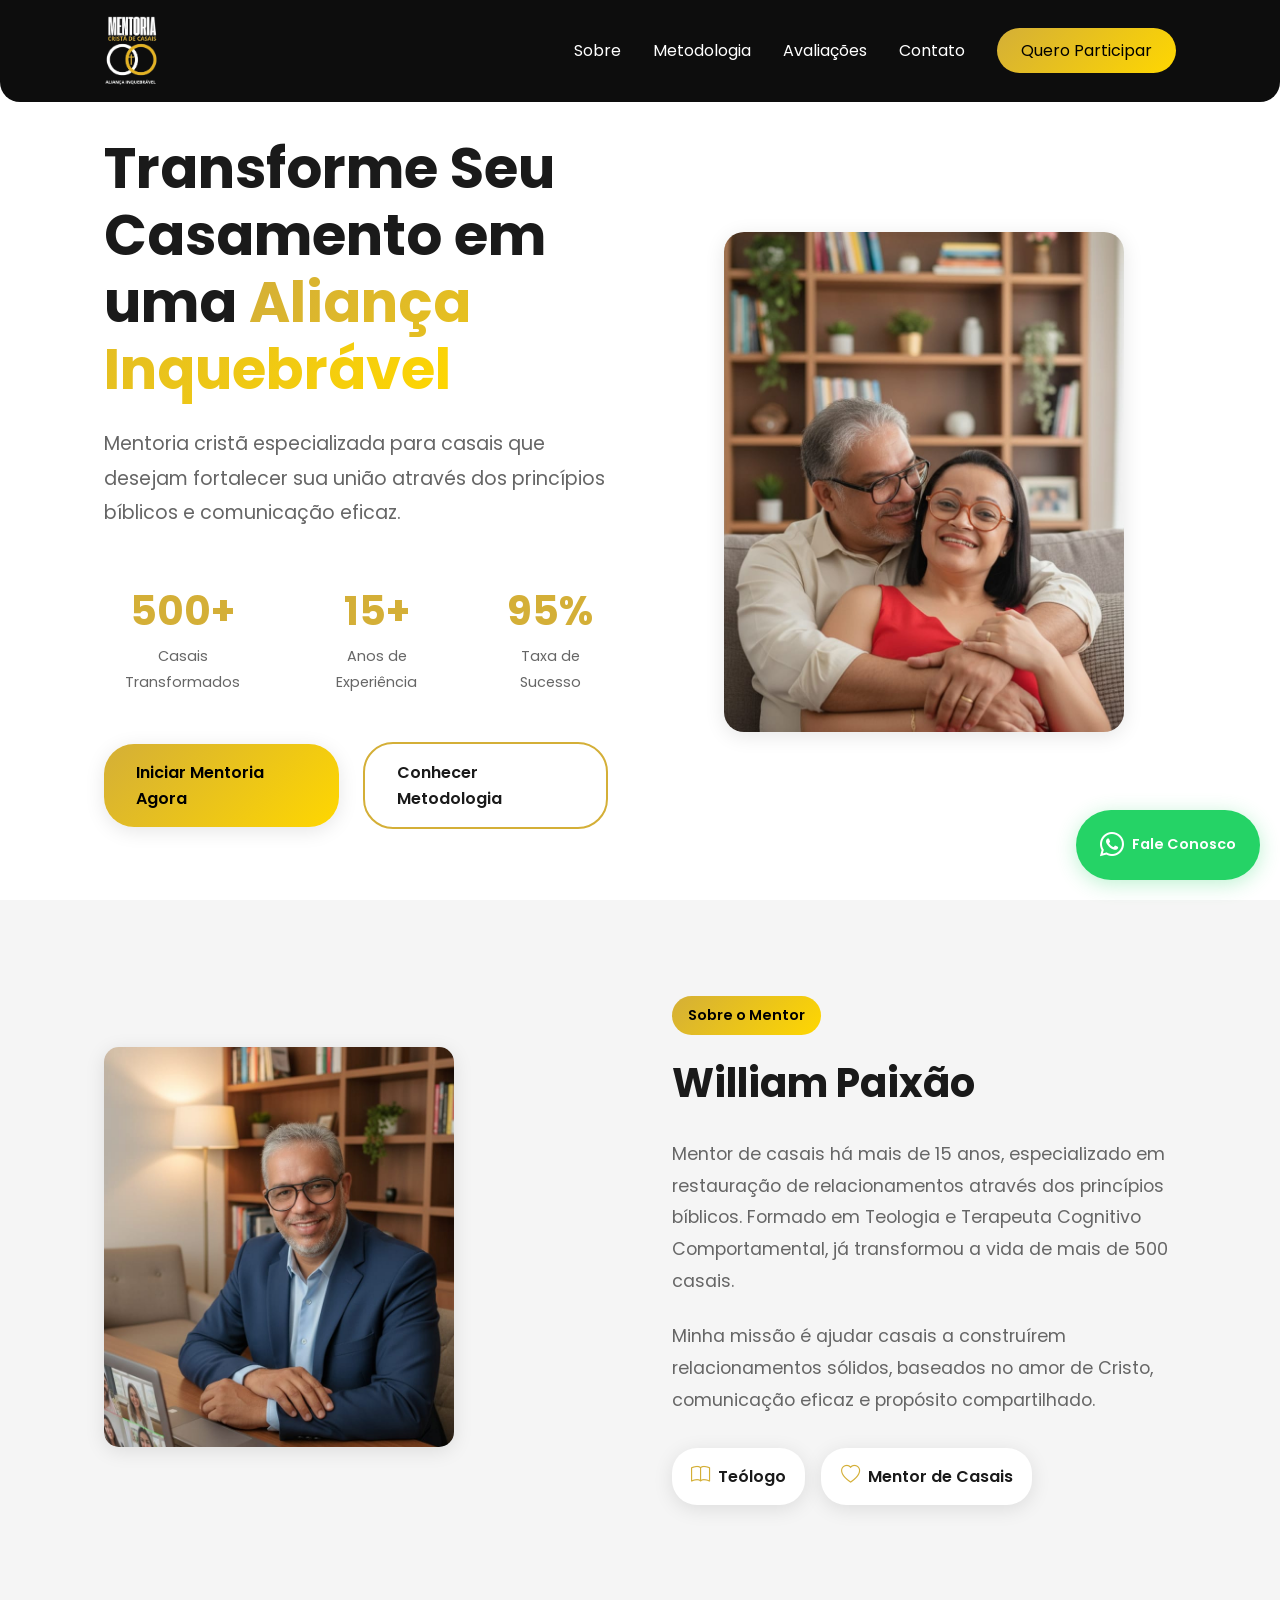
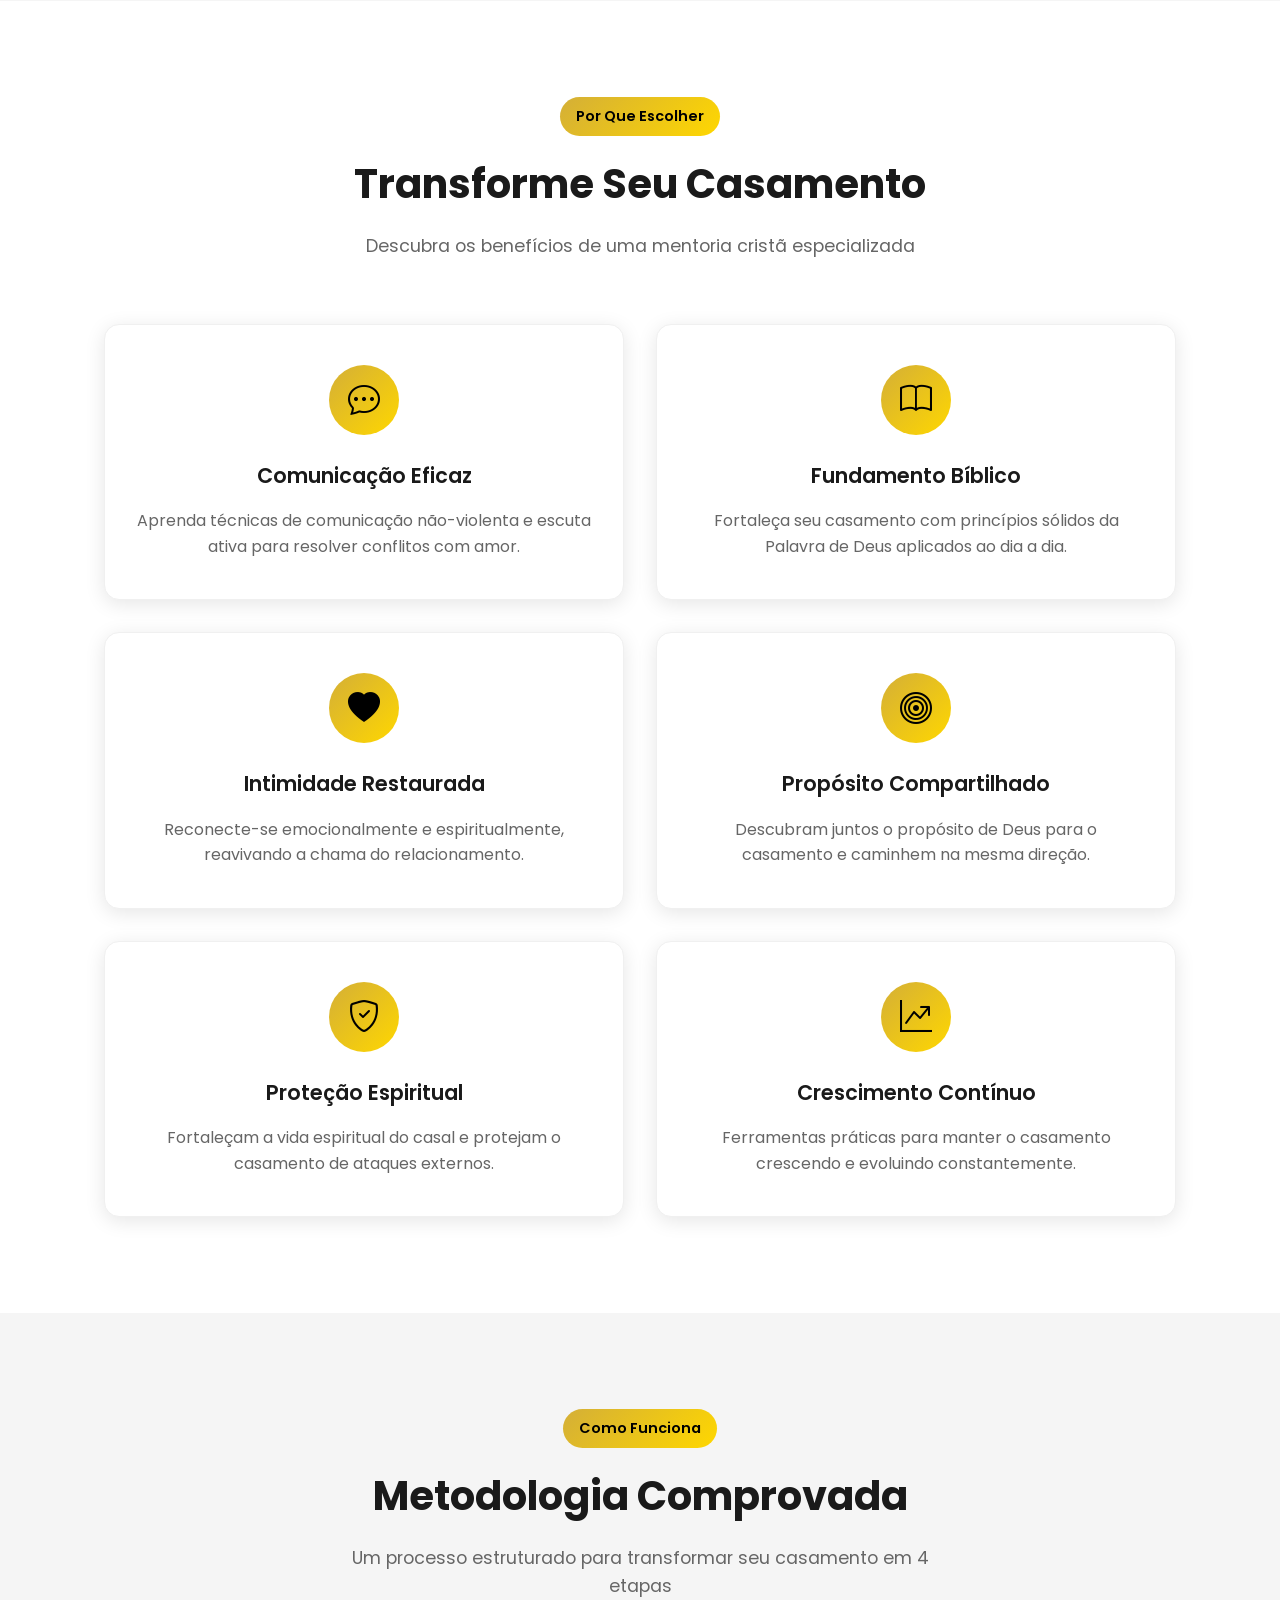
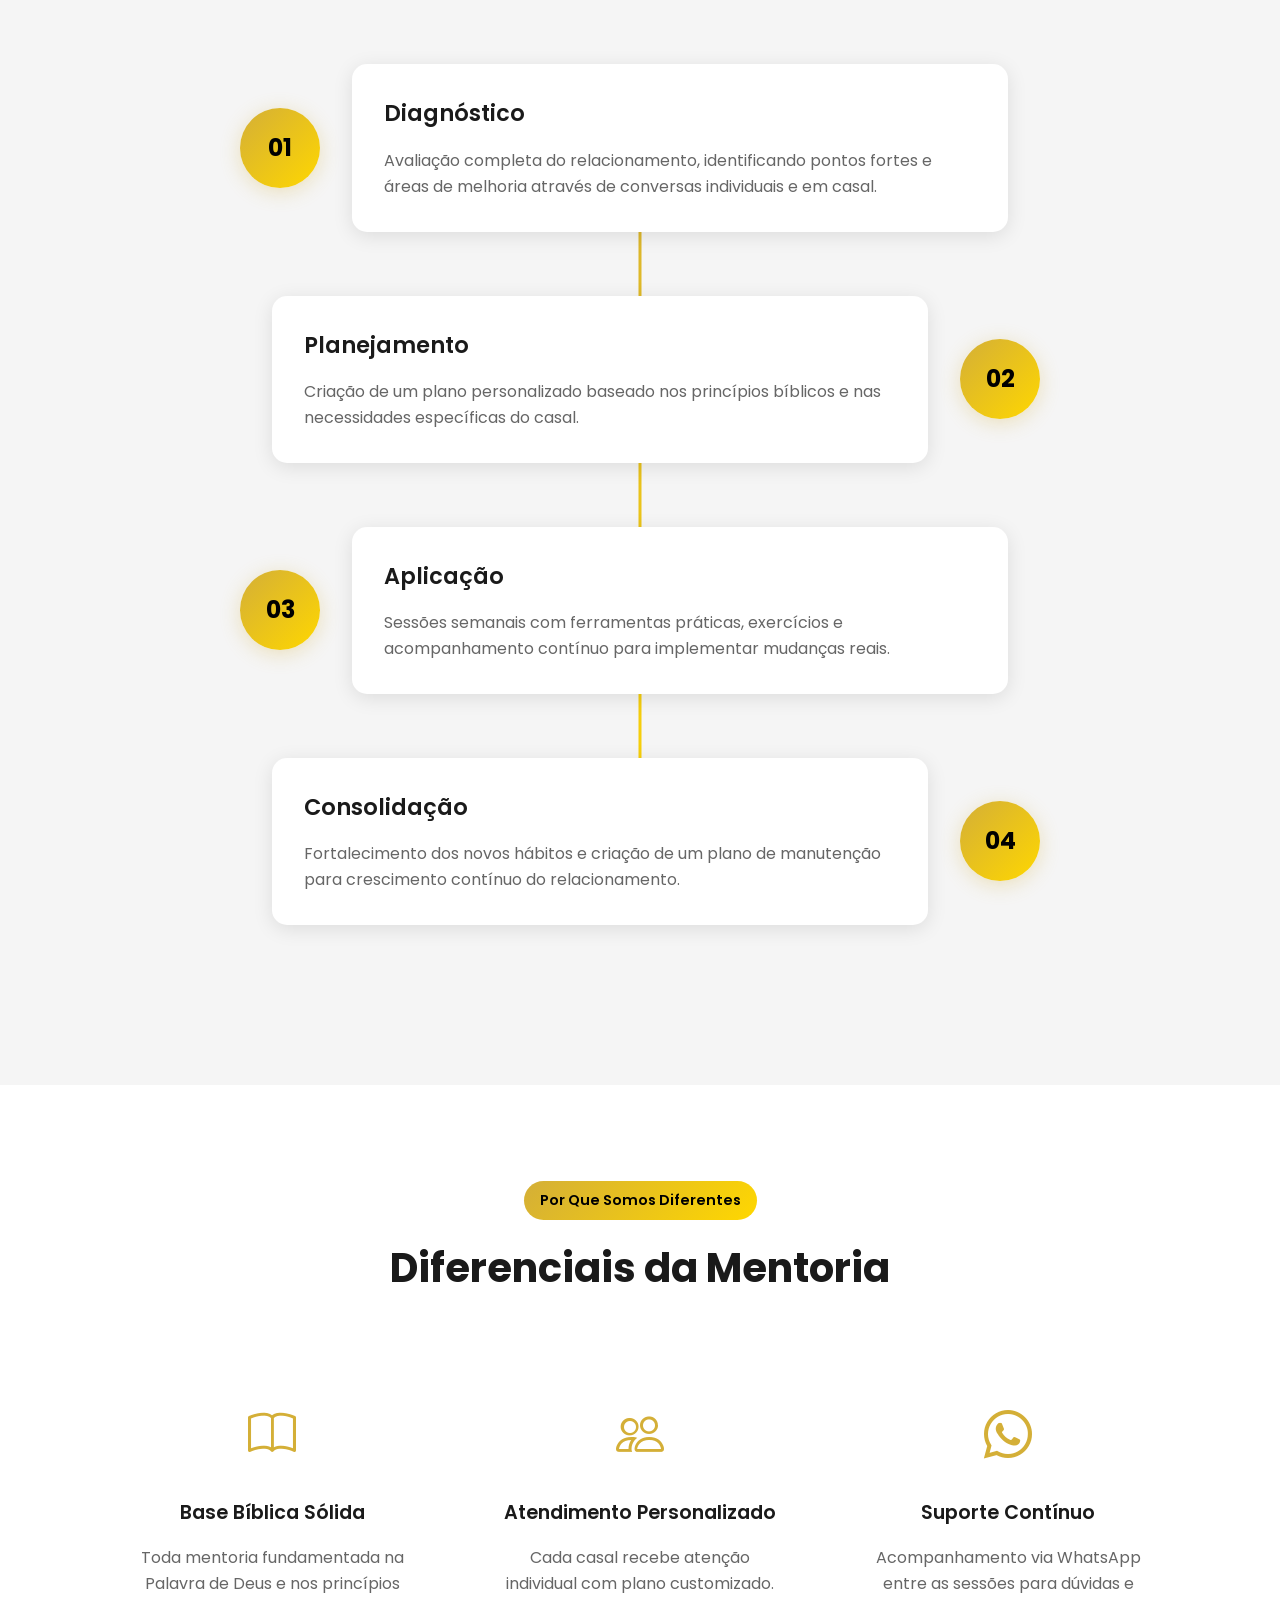
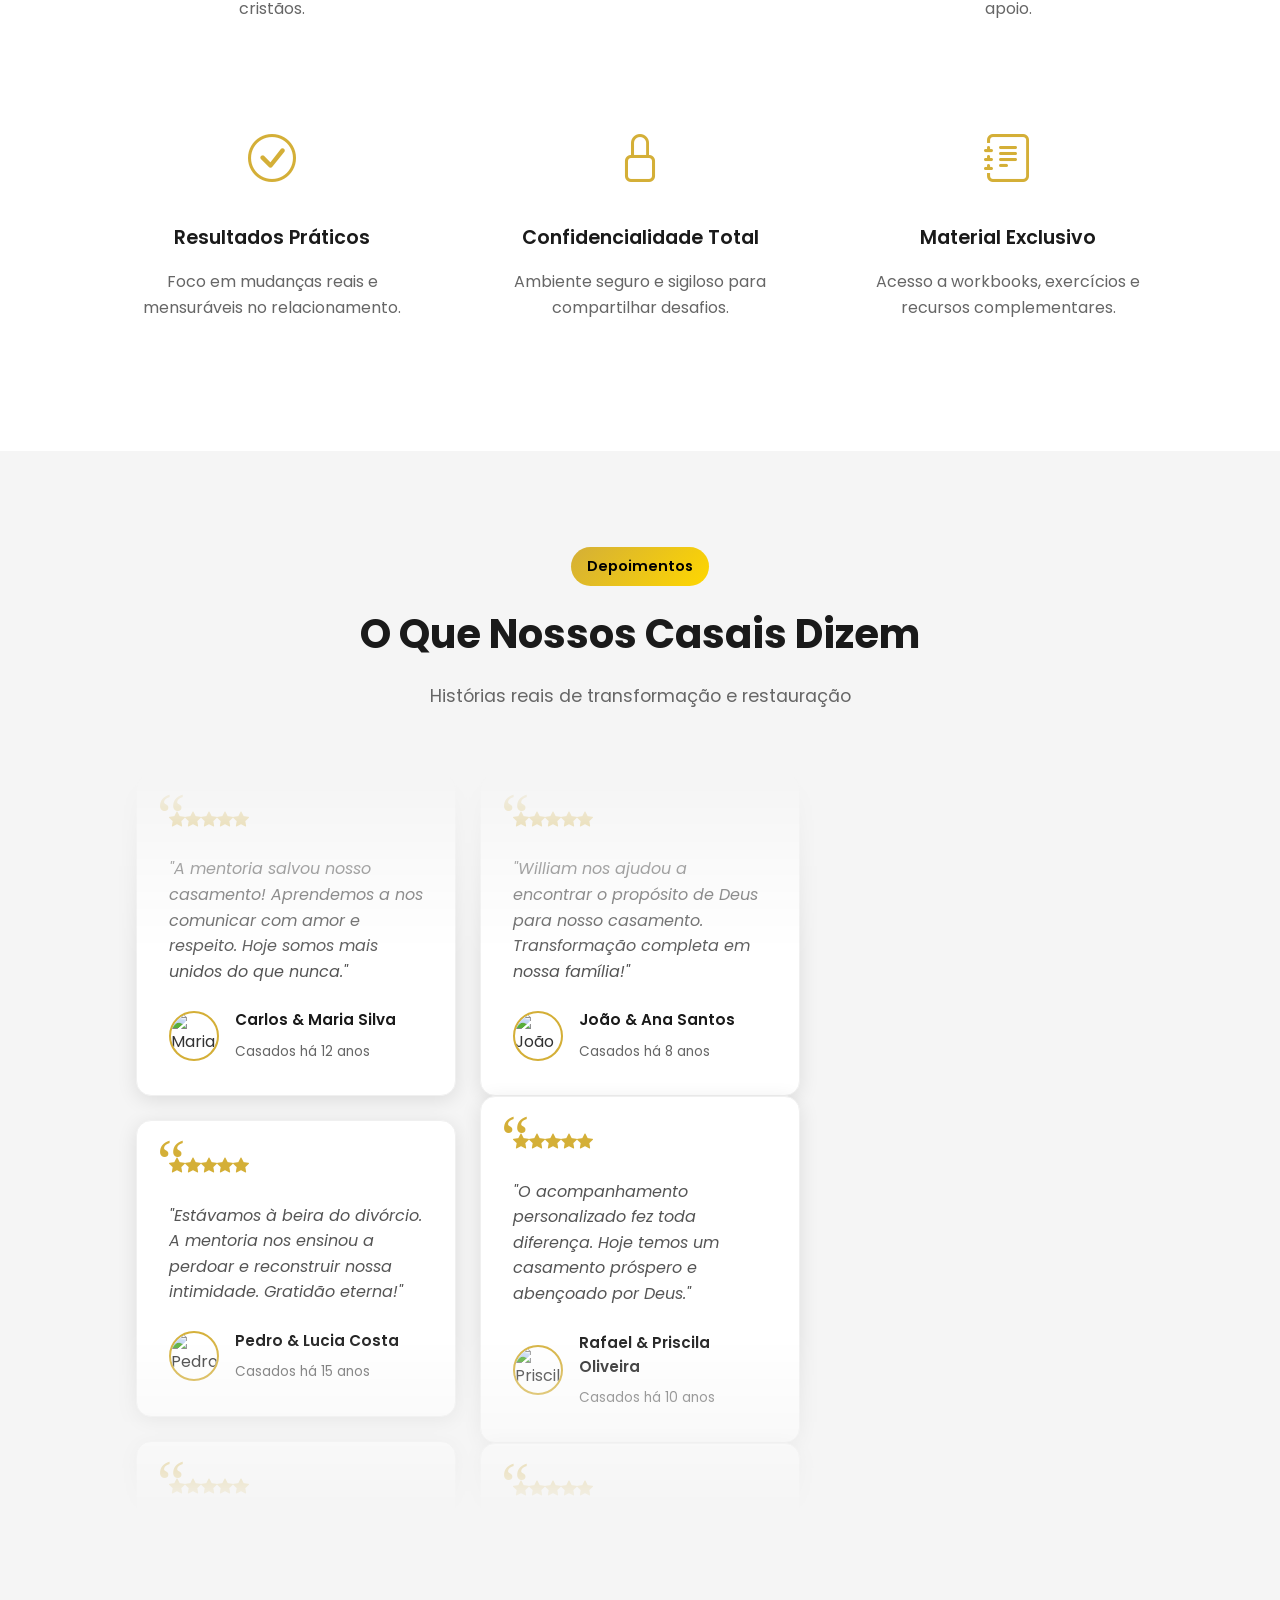
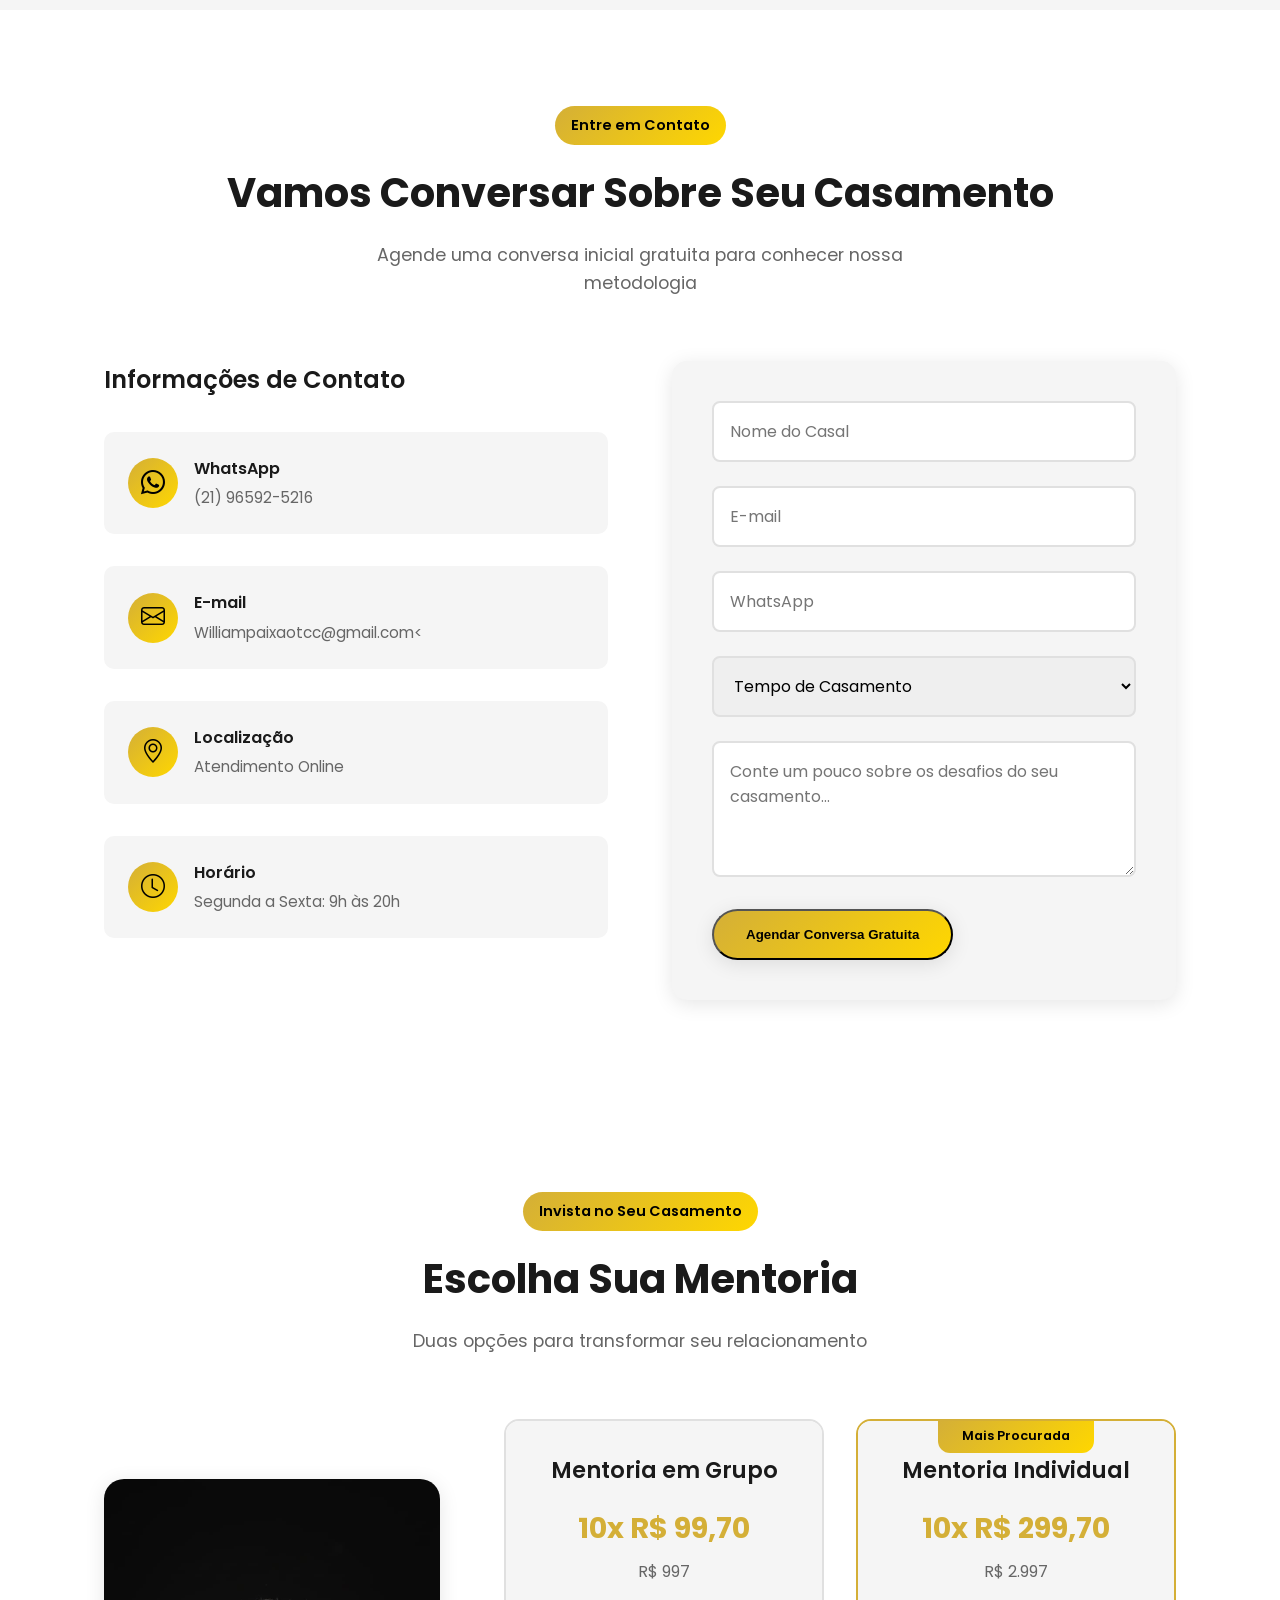
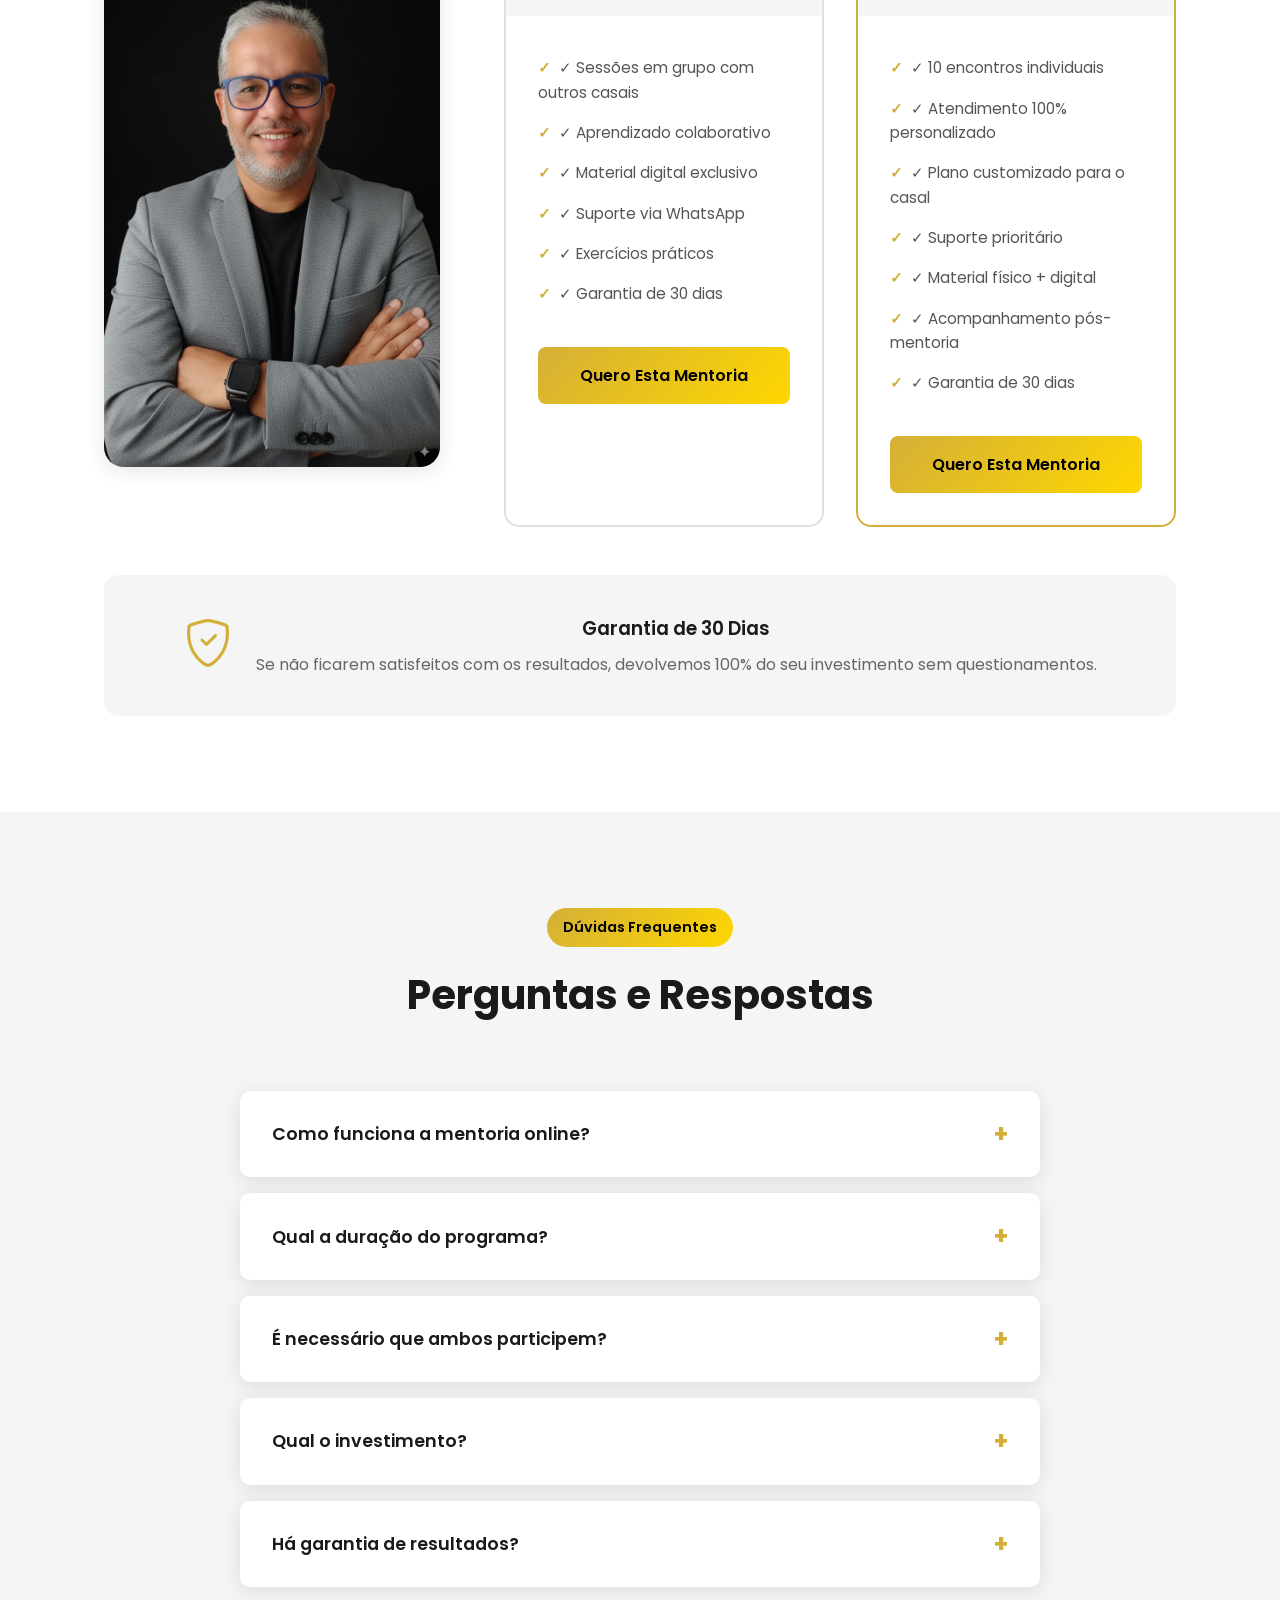
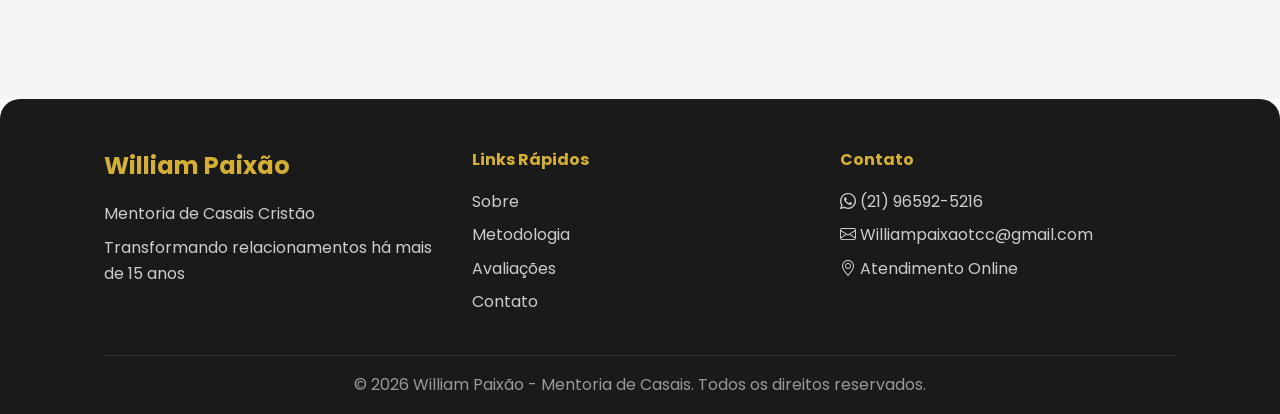
==== index.html @ 517d2d4d "Initial commit" ====
<!DOCTYPE html>
<html lang="pt-BR">
<head>
    <meta charset="UTF-8">
    <meta name="viewport" content="width=device-width, initial-scale=1.0, maximum-scale=1.0, user-scalable=no">
    <title>William Paixão - Mentoria de Casais Cristão</title>
    <link rel="stylesheet" href="styles.css">
    <link href="https://fonts.googleapis.com/css2?family=Poppins:wght@300;400;600;700&display=swap" rel="stylesheet">
    <link rel="preconnect" href="https://fonts.googleapis.com">
    <link rel="preconnect" href="https://fonts.gstatic.com" crossorigin>
    <link href="https://cdn.jsdelivr.net/npm/bootstrap-icons@1.11.0/font/bootstrap-icons.css" rel="stylesheet">
    <meta name="description" content="Mentoria cristã para casais - Transforme seu relacionamento com William Paixão. 15+ anos de experiência, 500+ casais transformados.">
    <meta name="keywords" content="mentoria casais, casamento cristão, relacionamento, William Paixão, terapia casal">
    <link rel="icon" type="image/png" href="galery/logo.png">
</head>
<body>
    <!-- Header -->
    <header class="header">
        <nav class="nav">
            <div class="nav-brand">
                <img src="galery/logo.png" alt="William Paixão - Mentoria de Casais" class="nav-logo">
            </div>
            <ul class="nav-menu">
                <li><a href="#sobre">Sobre</a></li>
                <li><a href="#metodologia">Metodologia</a></li>
                <li><a href="#avaliacoes">Avaliações</a></li>
                <li><a href="#contato">Contato</a></li>
                <li><a href="#comprar" class="btn-nav">Quero Participar</a></li>
            </ul>
            <div class="hamburger">
                <span></span>
                <span></span>
                <span></span>
            </div>
        </nav>
    </header>

    <!-- Hero Section -->
    <section class="hero">
        <div class="hero-content">
            <h1>Transforme Seu Casamento em uma <span class="highlight">Aliança Inquebrável</span></h1>
            <div class="hero-image-mobile">
                <img src="galery/32088.jpg" alt="William Paixão - Mentoria de Casais" class="hero-foto">
            </div>
            <p>Mentoria cristã especializada para casais que desejam fortalecer sua união através dos princípios bíblicos e comunicação eficaz.</p>
            <div class="hero-stats">
                <div class="stat">
                    <span class="number">500+</span>
                    <span class="label">Casais Transformados</span>
                </div>
                <div class="stat">
                    <span class="number">15+</span>
                    <span class="label">Anos de Experiência</span>
                </div>
                <div class="stat">
                    <span class="number">95%</span>
                    <span class="label">Taxa de Sucesso</span>
                </div>
            </div>
            <div class="hero-cta">
                <a href="#comprar" class="btn-primary">Iniciar Mentoria Agora</a>
                <a href="#sobre" class="btn-secondary">Conhecer Metodologia</a>
            </div>
        </div>
        <div class="hero-image">
            <img src="galery/32088.jpg" alt="William Paixão - Mentoria de Casais" class="hero-foto">
        </div>
    </section>

    <!-- Seção Sobre -->
    <section id="sobre" class="sobre">
        <div class="container">
            <div class="sobre-content">
                <div class="sobre-image">
                    <img src="galery/32085.jpg" alt="William Paixão - Mentor de Casais" class="mentor-sobre">
                </div>
                <div class="sobre-text">
                    <span class="tag">Sobre o Mentor</span>
                    <h2>William Paixão</h2>
                    <p>Mentor de casais há mais de 15 anos, especializado em restauração de relacionamentos através dos princípios bíblicos. Formado em Teologia e Terapeuta Cognitivo Comportamental, já transformou a vida de mais de 500 casais.</p>
                    <p>Minha missão é ajudar casais a construírem relacionamentos sólidos, baseados no amor de Cristo, comunicação eficaz e propósito compartilhado.</p>
                    <div class="sobre-badges">
                        <div class="badge">
                            <i class="bi bi-book icon"></i>
                            <span>Teólogo</span>
                        </div>
                        <div class="badge">
                            <i class="bi bi-heart icon"></i>
                            <span>Mentor de Casais</span>
                        </div>
                    </div>
                </div>
            </div>
        </div>
    </section>

    <!-- Seção Benefícios -->
    <section class="beneficios">
        <div class="container">
            <div class="section-header">
                <span class="tag">Por Que Escolher</span>
                <h2>Transforme Seu Casamento</h2>
                <p>Descubra os benefícios de uma mentoria cristã especializada</p>
            </div>
            <div class="beneficios-grid">
                <div class="beneficio-card">
                    <div class="icon-box"><i class="bi bi-chat-dots"></i></div>
                    <h3>Comunicação Eficaz</h3>
                    <p>Aprenda técnicas de comunicação não-violenta e escuta ativa para resolver conflitos com amor.</p>
                </div>
                <div class="beneficio-card">
                    <div class="icon-box"><i class="bi bi-book"></i></div>
                    <h3>Fundamento Bíblico</h3>
                    <p>Fortaleça seu casamento com princípios sólidos da Palavra de Deus aplicados ao dia a dia.</p>
                </div>
                <div class="beneficio-card">
                    <div class="icon-box"><i class="bi bi-heart-fill"></i></div>
                    <h3>Intimidade Restaurada</h3>
                    <p>Reconecte-se emocionalmente e espiritualmente, reavivando a chama do relacionamento.</p>
                </div>
                <div class="beneficio-card">
                    <div class="icon-box"><i class="bi bi-bullseye"></i></div>
                    <h3>Propósito Compartilhado</h3>
                    <p>Descubram juntos o propósito de Deus para o casamento e caminhem na mesma direção.</p>
                </div>
                <div class="beneficio-card">
                    <div class="icon-box"><i class="bi bi-shield-check"></i></div>
                    <h3>Proteção Espiritual</h3>
                    <p>Fortaleçam a vida espiritual do casal e protejam o casamento de ataques externos.</p>
                </div>
                <div class="beneficio-card">
                    <div class="icon-box"><i class="bi bi-graph-up-arrow"></i></div>
                    <h3>Crescimento Contínuo</h3>
                    <p>Ferramentas práticas para manter o casamento crescendo e evoluindo constantemente.</p>
                </div>
            </div>
        </div>
    </section>

    <!-- Seção Metodologia -->
    <section id="metodologia" class="metodologia">
        <div class="container">
            <div class="section-header">
                <span class="tag">Como Funciona</span>
                <h2>Metodologia Comprovada</h2>
                <p>Um processo estruturado para transformar seu casamento em 4 etapas</p>
            </div>
            <div class="processo-timeline">
                <div class="processo-item">
                    <div class="processo-numero">01</div>
                    <div class="processo-content">
                        <h3>Diagnóstico</h3>
                        <p>Avaliação completa do relacionamento, identificando pontos fortes e áreas de melhoria através de conversas individuais e em casal.</p>
                    </div>
                </div>
                <div class="processo-item">
                    <div class="processo-numero">02</div>
                    <div class="processo-content">
                        <h3>Planejamento</h3>
                        <p>Criação de um plano personalizado baseado nos princípios bíblicos e nas necessidades específicas do casal.</p>
                    </div>
                </div>
                <div class="processo-item">
                    <div class="processo-numero">03</div>
                    <div class="processo-content">
                        <h3>Aplicação</h3>
                        <p>Sessões semanais com ferramentas práticas, exercícios e acompanhamento contínuo para implementar mudanças reais.</p>
                    </div>
                </div>
                <div class="processo-item">
                    <div class="processo-numero">04</div>
                    <div class="processo-content">
                        <h3>Consolidação</h3>
                        <p>Fortalecimento dos novos hábitos e criação de um plano de manutenção para crescimento contínuo do relacionamento.</p>
                    </div>
                </div>
            </div>
        </div>
    </section>

    <!-- Seção Diferenciais -->
    <section class="diferenciais">
        <div class="container">
            <div class="section-header">
                <span class="tag">Por Que Somos Diferentes</span>
                <h2>Diferenciais da Mentoria</h2>
            </div>
            <div class="diferenciais-grid">
                <div class="diferencial-item">
                    <div class="diferencial-icon"><i class="bi bi-book"></i></div>
                    <h3>Base Bíblica Sólida</h3>
                    <p>Toda mentoria fundamentada na Palavra de Deus e nos princípios cristãos.</p>
                </div>
                <div class="diferencial-item">
                    <div class="diferencial-icon"><i class="bi bi-people"></i></div>
                    <h3>Atendimento Personalizado</h3>
                    <p>Cada casal recebe atenção individual com plano customizado.</p>
                </div>
                <div class="diferencial-item">
                    <div class="diferencial-icon"><i class="bi bi-whatsapp"></i></div>
                    <h3>Suporte Contínuo</h3>
                    <p>Acompanhamento via WhatsApp entre as sessões para dúvidas e apoio.</p>
                </div>
                <div class="diferencial-item">
                    <div class="diferencial-icon"><i class="bi bi-check-circle"></i></div>
                    <h3>Resultados Práticos</h3>
                    <p>Foco em mudanças reais e mensuráveis no relacionamento.</p>
                </div>
                <div class="diferencial-item">
                    <div class="diferencial-icon"><i class="bi bi-lock"></i></div>
                    <h3>Confidencialidade Total</h3>
                    <p>Ambiente seguro e sigiloso para compartilhar desafios.</p>
                </div>
                <div class="diferencial-item">
                    <div class="diferencial-icon"><i class="bi bi-journal-text"></i></div>
                    <h3>Material Exclusivo</h3>
                    <p>Acesso a workbooks, exercícios e recursos complementares.</p>
                </div>
            </div>
        </div>
    </section>

    <!-- Seção Avaliações -->
    <section id="avaliacoes" class="avaliacoes">
        <div class="container">
            <div class="section-header">
                <span class="tag">Depoimentos</span>
                <h2>O Que Nossos Casais Dizem</h2>
                <p>Histórias reais de transformação e restauração</p>
            </div>
            <div class="testimonials-wrapper">
                <div class="testimonials-column" data-duration="15">
                    <div class="testimonial-card">
                        <div class="stars"><i class="bi bi-star-fill"></i><i class="bi bi-star-fill"></i><i class="bi bi-star-fill"></i><i class="bi bi-star-fill"></i><i class="bi bi-star-fill"></i></div>
                        <p>"A mentoria salvou nosso casamento! Aprendemos a nos comunicar com amor e respeito. Hoje somos mais unidos do que nunca."</p>
                        <div class="cliente">
                            <img src="https://images.unsplash.com/photo-1494790108755-2616b612b786?w=80&h=80&fit=crop&crop=face" alt="Maria Silva" class="cliente-avatar">
                            <div class="cliente-info">
                                <h4>Carlos & Maria Silva</h4>
                                <span>Casados há 12 anos</span>
                            </div>
                        </div>
                    </div>
                    <div class="testimonial-card">
                        <div class="stars"><i class="bi bi-star-fill"></i><i class="bi bi-star-fill"></i><i class="bi bi-star-fill"></i><i class="bi bi-star-fill"></i><i class="bi bi-star-fill"></i></div>
                        <p>"Estávamos à beira do divórcio. A mentoria nos ensinou a perdoar e reconstruir nossa intimidade. Gratidão eterna!"</p>
                        <div class="cliente">
                            <img src="https://images.unsplash.com/photo-1507003211169-0a1dd7228f2d?w=80&h=80&fit=crop&crop=face" alt="Pedro Costa" class="cliente-avatar">
                            <div class="cliente-info">
                                <h4>Pedro & Lucia Costa</h4>
                                <span>Casados há 15 anos</span>
                            </div>
                        </div>
                    </div>
                    <div class="testimonial-card">
                        <div class="stars"><i class="bi bi-star-fill"></i><i class="bi bi-star-fill"></i><i class="bi bi-star-fill"></i><i class="bi bi-star-fill"></i><i class="bi bi-star-fill"></i></div>
                        <p>"Recomendamos para todos os casais! A mentoria fortaleceu nossa base espiritual e emocional."</p>
                        <div class="cliente">
                            <img src="https://images.unsplash.com/photo-1438761681033-6461ffad8d80?w=80&h=80&fit=crop&crop=face" alt="Camila Rocha" class="cliente-avatar">
                            <div class="cliente-info">
                                <h4>Daniel & Camila Rocha</h4>
                                <span>Casados há 4 anos</span>
                            </div>
                        </div>
                    </div>
                </div>
                <div class="testimonials-column hidden-mobile" data-duration="19">
                    <div class="testimonial-card">
                        <div class="stars"><i class="bi bi-star-fill"></i><i class="bi bi-star-fill"></i><i class="bi bi-star-fill"></i><i class="bi bi-star-fill"></i><i class="bi bi-star-fill"></i></div>
                        <p>"William nos ajudou a encontrar o propósito de Deus para nosso casamento. Transformação completa em nossa família!"</p>
                        <div class="cliente">
                            <img src="https://images.unsplash.com/photo-1472099645785-5658abf4ff4e?w=80&h=80&fit=crop&crop=face" alt="João Santos" class="cliente-avatar">
                            <div class="cliente-info">
                                <h4>João & Ana Santos</h4>
                                <span>Casados há 8 anos</span>
                            </div>
                        </div>
                    </div>
                    <div class="testimonial-card">
                        <div class="stars"><i class="bi bi-star-fill"></i><i class="bi bi-star-fill"></i><i class="bi bi-star-fill"></i><i class="bi bi-star-fill"></i><i class="bi bi-star-fill"></i></div>
                        <p>"O acompanhamento personalizado fez toda diferença. Hoje temos um casamento próspero e abençoado por Deus."</p>
                        <div class="cliente">
                            <img src="https://images.unsplash.com/photo-1544005313-94ddf0286df2?w=80&h=80&fit=crop&crop=face" alt="Priscila Oliveira" class="cliente-avatar">
                            <div class="cliente-info">
                                <h4>Rafael & Priscila Oliveira</h4>
                                <span>Casados há 10 anos</span>
                            </div>
                        </div>
                    </div>
                    <div class="testimonial-card">
                        <div class="stars"><i class="bi bi-star-fill"></i><i class="bi bi-star-fill"></i><i class="bi bi-star-fill"></i><i class="bi bi-star-fill"></i><i class="bi bi-star-fill"></i></div>
                        <p>"A metodologia bíblica nos deu ferramentas práticas que usamos até hoje. Nosso relacionamento nunca esteve tão forte!"</p>
                        <div class="cliente">
                            <img src="https://images.unsplash.com/photo-1500648767791-00dcc994a43e?w=80&h=80&fit=crop&crop=face" alt="Marcos Lima" class="cliente-avatar">
                            <div class="cliente-info">
                                <h4>Marcos & Fernanda Lima</h4>
                                <span>Casados há 6 anos</span>
                            </div>
                        </div>
                    </div>
                </div>
                <div class="testimonials-column hidden-tablet" data-duration="17">
                    <div class="testimonial-card">
                        <div class="stars"><i class="bi bi-star-fill"></i><i class="bi bi-star-fill"></i><i class="bi bi-star-fill"></i><i class="bi bi-star-fill"></i><i class="bi bi-star-fill"></i></div>
                        <p>"As sessões nos ensinaram a orar juntos e buscar a Deus como casal. Nossa intimidade espiritual foi restaurada."</p>
                        <div class="cliente">
                            <img src="https://images.unsplash.com/photo-1534528741775-53994a69daeb?w=80&h=80&fit=crop&crop=face" alt="Juliana Mendes" class="cliente-avatar">
                            <div class="cliente-info">
                                <h4>Roberto & Juliana Mendes</h4>
                                <span>Casados há 9 anos</span>
                            </div>
                        </div>
                    </div>
                    <div class="testimonial-card">
                        <div class="stars"><i class="bi bi-star-fill"></i><i class="bi bi-star-fill"></i><i class="bi bi-star-fill"></i><i class="bi bi-star-fill"></i><i class="bi bi-star-fill"></i></div>
                        <p>"Aprendemos a resolver conflitos de forma saudável e a crescer juntos. Recomendamos de coração!"</p>
                        <div class="cliente">
                            <img src="https://images.unsplash.com/photo-1507591064344-4c6ce005b128?w=80&h=80&fit=crop&crop=face" alt="Thiago Alves" class="cliente-avatar">
                            <div class="cliente-info">
                                <h4>Thiago & Carla Alves</h4>
                                <span>Casados há 7 anos</span>
                            </div>
                        </div>
                    </div>
                    <div class="testimonial-card">
                        <div class="stars"><i class="bi bi-star-fill"></i><i class="bi bi-star-fill"></i><i class="bi bi-star-fill"></i><i class="bi bi-star-fill"></i><i class="bi bi-star-fill"></i></div>
                        <p>"A mentoria nos preparou para os desafios da vida a dois. Hoje enfrentamos tudo unidos, com fé e amor."</p>
                        <div class="cliente">
                            <img src="https://images.unsplash.com/photo-1489424731084-a5d8b219a5bb?w=80&h=80&fit=crop&crop=face" alt="Beatriz Ferreira" class="cliente-avatar">
                            <div class="cliente-info">
                                <h4>Lucas & Beatriz Ferreira</h4>
                                <span>Casados há 3 anos</span>
                            </div>
                        </div>
                    </div>
                </div>
            </div>
        </div>
    </section>

    <!-- Seção Contato -->
    <section id="contato" class="contato">
        <div class="container">
            <div class="section-header">
                <span class="tag">Entre em Contato</span>
                <h2>Vamos Conversar Sobre Seu Casamento</h2>
                <p>Agende uma conversa inicial gratuita para conhecer nossa metodologia</p>
            </div>
            <div class="contato-content">
                <div class="contato-info">
                    <h3>Informações de Contato</h3>
                    <div class="info-item">
                        <div class="info-icon"><i class="bi bi-whatsapp"></i></div>
                        <div>
                            <h4>WhatsApp</h4>
                            <p>(21) 96592-5216</p>
                        </div>
                    </div>
                    <div class="info-item">
                        <div class="info-icon"><i class="bi bi-envelope"></i></div>
                        <div>
                            <h4>E-mail</h4>
                            <p>Williampaixaotcc@gmail.com<</p>
                        </div>
                    </div>
                    <div class="info-item">
                        <div class="info-icon"><i class="bi bi-geo-alt"></i></div>
                        <div>
                            <h4>Localização</h4>
                            <p>Atendimento Online</p>
                        </div>
                    </div>
                    <div class="info-item">
                        <div class="info-icon"><i class="bi bi-clock"></i></div>
                        <div>
                            <h4>Horário</h4>
                            <p>Segunda a Sexta: 9h às 20h</p>
                        </div>
                    </div>
                </div>
                <div class="contato-form">
                    <form class="form">
                        <div class="form-group">
                            <input type="text" placeholder="Nome do Casal" required>
                        </div>
                        <div class="form-group">
                            <input type="email" placeholder="E-mail" required>
                        </div>
                        <div class="form-group">
                            <input type="tel" placeholder="WhatsApp" required>
                        </div>
                        <div class="form-group">
                            <select required>
                                <option value="">Tempo de Casamento</option>
                                <option value="0-2">0 a 2 anos</option>
                                <option value="3-5">3 a 5 anos</option>
                                <option value="6-10">6 a 10 anos</option>
                                <option value="10+">Mais de 10 anos</option>
                            </select>
                        </div>
                        <div class="form-group">
                            <textarea placeholder="Conte um pouco sobre os desafios do seu casamento..." rows="4" required></textarea>
                        </div>
                        <button type="submit" class="btn-primary">Agendar Conversa Gratuita</button>
                    </form>
                </div>
            </div>
        </div>
    </section>

    <!-- Seção Produtos -->
    <section id="comprar" class="produtos">
        <div class="container">
            <div class="section-header">
                <span class="tag">Invista no Seu Casamento</span>
                <h2>Escolha Sua Mentoria</h2>
                <p>Duas opções para transformar seu relacionamento</p>
            </div>
            <div class="produtos-content">
                <div class="mentor-image">
                    <img src="galery/32084.jpg" alt="William Paixão - Mentor de Casais" class="mentor-foto">
                </div>
                <div class="produtos-grid">
                    <div class="produto-card">
                        <div class="produto-header">
                            <h3>Mentoria em Grupo</h3>
                            <div class="preco">
                                <span class="parcela">10x R$ 99,70</span>
                                <span class="valor">R$ 997</span>
                            </div>
                        </div>
                        <div class="produto-content">
                            <ul class="beneficios-lista">
                                <li>✓ Sessões em grupo com outros casais</li>
                                <li>✓ Aprendizado colaborativo</li>
                                <li>✓ Material digital exclusivo</li>
                                <li>✓ Suporte via WhatsApp</li>
                                <li>✓ Exercícios práticos</li>
                                <li>✓ Garantia de 30 dias</li>
                            </ul>
                            <a href="#contato" class="btn-produto">Quero Esta Mentoria</a>
                        </div>
                    </div>
                    <div class="produto-card destaque">
                        <div class="badge-popular">Mais Procurada</div>
                        <div class="produto-header">
                            <h3>Mentoria Individual</h3>
                            <div class="preco">
                                <span class="parcela">10x R$ 299,70</span>
                                <span class="valor">R$ 2.997</span>
                            </div>
                        </div>
                        <div class="produto-content">
                            <ul class="beneficios-lista">
                                <li>✓ 10 encontros individuais</li>
                                <li>✓ Atendimento 100% personalizado</li>
                                <li>✓ Plano customizado para o casal</li>
                                <li>✓ Suporte prioritário</li>
                                <li>✓ Material físico + digital</li>
                                <li>✓ Acompanhamento pós-mentoria</li>
                                <li>✓ Garantia de 30 dias</li>
                            </ul>
                            <a href="#contato" class="btn-produto">Quero Esta Mentoria</a>
                        </div>
                    </div>
                </div>
            </div>
            <div class="garantia">
                <div class="garantia-content">
                    <div class="garantia-icon"><i class="bi bi-shield-check"></i></div>
                    <div>
                        <h3>Garantia de 30 Dias</h3>
                        <p>Se não ficarem satisfeitos com os resultados, devolvemos 100% do seu investimento sem questionamentos.</p>
                    </div>
                </div>
            </div>
        </div>
    </section>

    <!-- Seção FAQ -->
    <section class="faq">
        <div class="container">
            <div class="section-header">
                <span class="tag">Dúvidas Frequentes</span>
                <h2>Perguntas e Respostas</h2>
            </div>
            <div class="faq-list">
                <div class="faq-item">
                    <div class="faq-question">
                        <h3>Como funciona a mentoria online?</h3>
                        <span class="faq-toggle">+</span>
                    </div>
                    <div class="faq-answer">
                        <p>As sessões são realizadas via videoconferência, com duração de 1h30 cada. Você recebe material de apoio e tem acesso ao WhatsApp para dúvidas entre as sessões.</p>
                    </div>
                </div>
                <div class="faq-item">
                    <div class="faq-question">
                        <h3>Qual a duração do programa?</h3>
                        <span class="faq-toggle">+</span>
                    </div>
                    <div class="faq-answer">
                        <p>O programa completo tem duração de 3 meses, com sessões semanais. Inclui acompanhamento pós-mentoria por mais 30 dias.</p>
                    </div>
                </div>
                <div class="faq-item">
                    <div class="faq-question">
                        <h3>É necessário que ambos participem?</h3>
                        <span class="faq-toggle">+</span>
                    </div>
                    <div class="faq-answer">
                        <p>Sim, a participação de ambos os cônjuges é fundamental para o sucesso da mentoria. Trabalhamos com o casal como uma unidade.</p>
                    </div>
                </div>
                <div class="faq-item">
                    <div class="faq-question">
                        <h3>Qual o investimento?</h3>
                        <span class="faq-toggle">+</span>
                    </div>
                    <div class="faq-answer">
                        <p>O investimento varia conforme o plano escolhido. Oferecemos facilidades de pagamento. Agende uma conversa para conhecer os valores.</p>
                    </div>
                </div>
                <div class="faq-item">
                    <div class="faq-question">
                        <h3>Há garantia de resultados?</h3>
                        <span class="faq-toggle">+</span>
                    </div>
                    <div class="faq-answer">
                        <p>Oferecemos garantia de 30 dias. Se não ficarem satisfeitos, devolvemos 100% do investimento, sem questionamentos.</p>
                    </div>
                </div>
            </div>
        </div>
    </section>

    <!-- Barra de Navegação Mobile -->
    <nav class="mobile-nav">
        <a href="#sobre" class="mobile-nav-item">
            <i class="bi bi-person"></i>
            <span>Sobre</span>
        </a>
        <a href="#metodologia" class="mobile-nav-item">
            <i class="bi bi-list-check"></i>
            <span>Método</span>
        </a>
        <a href="#avaliacoes" class="mobile-nav-item">
            <i class="bi bi-star"></i>
            <span>Avaliações</span>
        </a>
        <a href="#comprar" class="mobile-nav-item">
            <i class="bi bi-cart"></i>
            <span>Comprar</span>
        </a>
        <a href="#contato" class="mobile-nav-item">
            <i class="bi bi-chat"></i>
            <span>Contato</span>
        </a>
    </nav>

    <!-- Botão Flutuante WhatsApp -->
    <div class="whatsapp-float">
        <a href="https://wa.me/5521965925216?text=Olá! Gostaria de saber mais sobre a mentoria de casais." target="_blank" class="whatsapp-btn">
            <i class="bi bi-whatsapp whatsapp-icon"></i>
            <span class="whatsapp-text">Fale Conosco</span>
        </a>
    </div>

    <!-- Footer -->
    <footer class="footer">
        <div class="container">
            <div class="footer-content">
                <div class="footer-info">
                    <h3>William Paixão</h3>
                    <p>Mentoria de Casais Cristão</p>
                    <p>Transformando relacionamentos há mais de 15 anos</p>
                </div>
                <div class="footer-links">
                    <h4>Links Rápidos</h4>
                    <ul>
                        <li><a href="#sobre">Sobre</a></li>
                        <li><a href="#metodologia">Metodologia</a></li>
                        <li><a href="#avaliacoes">Avaliações</a></li>
                        <li><a href="#contato">Contato</a></li>
                    </ul>
                </div>
                <div class="footer-contato">
                    <h4>Contato</h4>
                    <p><i class="bi bi-whatsapp"></i> (21) 96592-5216</p>
                    <p><i class="bi bi-envelope"></i> Williampaixaotcc@gmail.com</p>
                    <p><i class="bi bi-geo-alt"></i> Atendimento Online</p>
                </div>
            </div>
            <div class="footer-bottom">
                <p>&copy; 2026 William Paixão - Mentoria de Casais. Todos os direitos reservados.</p>
            </div>
        </div>
    </footer>

    <!-- Loading Screen -->
    <div class="loading-screen" id="loadingScreen">
        <div class="loading-content">
            <div class="loading-logo"><i class="bi bi-heart-fill"></i></div>
            <div class="loading-text">Carregando...</div>
            <div class="loading-bar">
                <div class="loading-progress"></div>
            </div>
        </div>
    </div>

    <script src="script.js"></script>
</body>
</html>
---- styles.css ----
/* Reset e Base */
* {
    margin: 0;
    padding: 0;
    box-sizing: border-box;
    -webkit-user-select: none;
    -moz-user-select: none;
    -ms-user-select: none;
    user-select: none;
}

body {
    font-family: 'Poppins', sans-serif;
    line-height: 1.6;
    color: #333;
    -webkit-touch-callout: none;
    -webkit-user-select: none;
    -khtml-user-select: none;
    -moz-user-select: none;
    -ms-user-select: none;
    user-select: none;
}

/* Variáveis CSS */
:root {
    --gold: #D4AF37;
    --gold-light: #FFD700;
    --black: #000000;
    --dark: #1A1A1A;
    --white: #FFFFFF;
    --gray: #F5F5F5;
    --shadow: 0 4px 20px rgba(0,0,0,0.1);
}

/* Header */
.header {
    position: fixed;
    top: 0;
    width: 100%;
    background: rgba(0,0,0,0.95);
    backdrop-filter: blur(10px);
    z-index: 1000;
    transition: all 0.3s ease;
    border-radius: 0 0 20px 20px;
}

.nav {
    display: flex;
    justify-content: space-between;
    align-items: center;
    padding: 1rem 5%;
    max-width: 1200px;
    margin: 0 auto;
}

.nav-brand {
    display: flex;
    align-items: center;
}

.nav-logo {
    height: 70px;
    width: auto;
    object-fit: contain;
}

@media (max-width: 768px) {
    .nav {
        justify-content: center;
        padding: 1rem 5%;
    }
    
    .nav-logo {
        height: 60px;
    }
    
    body {
        overflow-x: hidden;
        margin: 0;
        padding: 0;
    }
    
    .container {
        padding: 0 5%;
        margin: 0;
        width: 100%;
        box-sizing: border-box;
    }
    
    .hero {
        padding: 6rem 5% 2rem;
        margin: 0;
        width: 100%;
        box-sizing: border-box;
    }
}

.nav-menu {
    display: flex;
    list-style: none;
    gap: 2rem;
    align-items: center;
}

.nav-menu a {
    color: var(--white);
    text-decoration: none;
    font-weight: 400;
    transition: color 0.3s ease;
}

.nav-menu a:hover {
    color: var(--gold);
}

.btn-nav {
    background: linear-gradient(135deg, var(--gold), var(--gold-light));
    padding: 0.7rem 1.5rem;
    border-radius: 25px;
    color: var(--black) !important;
    font-weight: 600;
    transition: transform 0.3s ease;
}

.btn-nav:hover {
    transform: translateY(-2px);
    color: var(--black) !important;
}

/* Hamburger Menu */
.hamburger {
    display: none;
    flex-direction: column;
    cursor: pointer;
}

.hamburger span {
    width: 25px;
    height: 3px;
    background: var(--white);
    margin: 3px 0;
    transition: 0.3s;
}

/* Hero Section */
.hero {
    display: flex;
    align-items: center;
    min-height: 100vh;
    padding: 8rem 5% 4rem;
    max-width: 1200px;
    margin: 0 auto;
    gap: 4rem;
}

.hero-content {
    flex: 1;
}

.hero-content h1 {
    font-size: 3.5rem;
    font-weight: 700;
    line-height: 1.2;
    margin-bottom: 1.5rem;
    color: var(--dark);
}

.highlight {
    background: linear-gradient(135deg, var(--gold), var(--gold-light));
    -webkit-background-clip: text;
    -webkit-text-fill-color: transparent;
    background-clip: text;
}

.hero-content p {
    font-size: 1.2rem;
    color: #666;
    margin-bottom: 3rem;
    line-height: 1.8;
}

.hero-stats {
    display: flex;
    gap: 3rem;
    margin-bottom: 3rem;
}

.stat {
    text-align: center;
}

.stat .number {
    display: block;
    font-size: 2.5rem;
    font-weight: 700;
    color: var(--gold);
}

.stat .label {
    font-size: 0.9rem;
    color: #666;
    font-weight: 400;
}

.hero-cta {
    display: flex;
    gap: 1.5rem;
    align-items: center;
}

.btn-primary {
    background: linear-gradient(135deg, var(--gold), var(--gold-light));
    color: var(--black);
    padding: 1rem 2rem;
    border-radius: 30px;
    text-decoration: none;
    font-weight: 600;
    transition: all 0.3s ease;
    box-shadow: var(--shadow);
}

.btn-primary:hover {
    transform: translateY(-3px);
    box-shadow: 0 8px 30px rgba(212,175,55,0.3);
}

.btn-secondary {
    color: var(--dark);
    text-decoration: none;
    font-weight: 600;
    padding: 1rem 2rem;
    border: 2px solid var(--gold);
    border-radius: 30px;
    transition: all 0.3s ease;
}

.btn-secondary:hover {
    background: var(--gold);
    color: var(--black);
}

.hero-image {
    flex: 1;
    display: flex;
    justify-content: center;
}

.image-placeholder {
    width: 400px;
    height: 500px;
    background: linear-gradient(135deg, var(--gray), #E0E0E0);
    border-radius: 20px;
    display: flex;
    align-items: center;
    justify-content: center;
    color: #999;
    font-weight: 600;
    box-shadow: var(--shadow);
}

/* Responsivo */
/* Barra de Navegação Mobile */
.mobile-nav {
    display: none;
    position: fixed;
    bottom: 0;
    left: 0;
    right: 0;
    background: var(--white);
    border-radius: 20px 20px 0 0;
    padding: 12px 0;
    z-index: 1000;
    box-shadow: 0 -2px 20px rgba(0,0,0,0.15);
}

.mobile-nav-item {
    display: flex;
    flex-direction: column;
    align-items: center;
    text-decoration: none;
    color: #666;
    font-size: 0.75rem;
    padding: 0.5rem;
    transition: color 0.3s ease;
    flex: 1;
}

.mobile-nav-item:hover,
.mobile-nav-item:active {
    color: var(--gold);
}

.mobile-nav-item i {
    font-size: 1.2rem;
    margin-bottom: 0.2rem;
}

@media (max-width: 768px) {
    .mobile-nav {
        display: flex;
    }
    
    .nav-menu {
        display: none;
    }
    
    .hamburger {
        display: none;
    }
    
    body {
        padding-bottom: 70px;
    }
    
    .whatsapp-float {
        bottom: 85px;
        right: 15px;
    }
    
    .whatsapp-btn {
        width: 50px;
        height: 50px;
        border-radius: 50%;
        padding: 0;
        justify-content: center;
    }
    
    .whatsapp-text {
        display: none;
    }
}

@media (min-width: 769px) {
    .mobile-nav {
        display: none !important;
    }
    
    .nav-menu {
        display: flex !important;
    }
    
    .hamburger {
        display: none !important;
    }
    
    body {
        padding-bottom: 0;
    }
    
    .whatsapp-float {
        bottom: 20px;
        right: 20px;
    }
}

@media (max-width: 768px) {
    .hero {
        flex-direction: column;
        text-align: center;
        padding: 6rem 5% 2rem;
    }

    .hero-content h1 {
        font-size: 2.5rem;
    }

    .hero-stats {
        justify-content: center;
    }

    .hero-cta {
        flex-direction: column;
    }

    .image-placeholder {
        width: 300px;
        height: 350px;
    }
    
    .hero-image {
        display: none;
    }
    
    .hero-image-mobile {
        display: block;
    }
}

/* Container Global */
.container {
    max-width: 1200px;
    margin: 0 auto;
    padding: 0 5%;
}

/* Seção Sobre */
.sobre {
    padding: 6rem 0;
    background: var(--gray);
}

.sobre-content {
    display: flex;
    align-items: center;
    gap: 4rem;
    max-width: 1200px;
    margin: 0 auto;
}

.sobre-image {
    flex: 1;
}

.sobre-image .image-placeholder {
    width: 350px;
    height: 400px;
    border-radius: 15px;
}

.sobre-text {
    flex: 1;
}

.tag {
    display: inline-block;
    background: linear-gradient(135deg, var(--gold), var(--gold-light));
    color: var(--black);
    padding: 0.5rem 1rem;
    border-radius: 20px;
    font-size: 0.9rem;
    font-weight: 600;
    margin-bottom: 1rem;
}

.sobre-text h2 {
    font-size: 2.5rem;
    color: var(--dark);
    margin-bottom: 1.5rem;
    font-weight: 700;
}

.sobre-text p {
    font-size: 1.1rem;
    color: #666;
    margin-bottom: 1.5rem;
    line-height: 1.8;
}

.sobre-badges {
    display: flex;
    gap: 1rem;
    margin-top: 2rem;
}

.badge {
    display: flex;
    align-items: center;
    gap: 0.5rem;
    background: var(--white);
    padding: 0.8rem 1.2rem;
    border-radius: 25px;
    box-shadow: var(--shadow);
    font-weight: 600;
    color: var(--dark);
}

.badge .icon {
    font-size: 1.2rem;
    color: var(--gold);
}

.icon-box {
    width: 70px;
    height: 70px;
    background: linear-gradient(135deg, var(--gold), var(--gold-light));
    border-radius: 50%;
    display: flex;
    align-items: center;
    justify-content: center;
    font-size: 2rem;
    margin: 0 auto 1.5rem;
    color: var(--black);
}

.diferencial-icon {
    font-size: 3rem;
    margin-bottom: 1.5rem;
    display: block;
    color: var(--gold);
}

.stars {
    font-size: 1.2rem;
    margin-bottom: 1.5rem;
    color: var(--gold);
}

.info-icon {
    font-size: 1.5rem;
    width: 50px;
    height: 50px;
    background: linear-gradient(135deg, var(--gold), var(--gold-light));
    border-radius: 50%;
    display: flex;
    align-items: center;
    justify-content: center;
    color: var(--black);
}

.garantia-icon {
    font-size: 3rem;
    color: var(--gold);
}

.whatsapp-icon {
    font-size: 1.5rem;
}

.loading-logo {
    font-size: 4rem;
    margin-bottom: 1rem;
    animation: bounce 1s infinite;
    color: var(--gold);
}

/* Seção Benefícios */
.beneficios {
    padding: 6rem 0;
    background: var(--white);
}

.section-header {
    text-align: center;
    margin-bottom: 4rem;
}

.section-header h2 {
    font-size: 2.5rem;
    color: var(--dark);
    margin-bottom: 1rem;
    font-weight: 700;
}

.section-header p {
    font-size: 1.1rem;
    color: #666;
    max-width: 600px;
    margin: 0 auto;
}

.beneficios-grid {
    display: grid;
    grid-template-columns: repeat(auto-fit, minmax(350px, 1fr));
    gap: 2rem;
}

.beneficio-card {
    background: var(--white);
    padding: 2.5rem 2rem;
    border-radius: 15px;
    box-shadow: var(--shadow);
    text-align: center;
    transition: all 0.3s ease;
    border: 1px solid #f0f0f0;
}

.beneficio-card:hover {
    transform: translateY(-5px);
    box-shadow: 0 10px 40px rgba(0,0,0,0.15);
}

.icon-box {
    width: 70px;
    height: 70px;
    background: linear-gradient(135deg, var(--gold), var(--gold-light));
    border-radius: 50%;
    display: flex;
    align-items: center;
    justify-content: center;
    font-size: 2rem;
    margin: 0 auto 1.5rem;
}

.beneficio-card h3 {
    font-size: 1.3rem;
    color: var(--dark);
    margin-bottom: 1rem;
    font-weight: 600;
}

.beneficio-card p {
    color: #666;
    line-height: 1.6;
}

/* Responsivo - Seções */
@media (max-width: 768px) {
    .sobre-content {
        flex-direction: column;
        text-align: center;
    }
    
    .sobre-badges {
        flex-direction: column;
        align-items: center;
    }
    
    .beneficios-grid {
        grid-template-columns: 1fr;
    }
    
    .section-header h2,
    .sobre-text h2 {
        font-size: 2rem;
    }
}

/* Seção Metodologia */
.metodologia {
    padding: 6rem 0;
    background: var(--gray);
}

.processo-timeline {
    position: relative;
    max-width: 800px;
    margin: 0 auto;
}

.processo-timeline::before {
    content: '';
    position: absolute;
    left: 50%;
    top: 0;
    bottom: 0;
    width: 3px;
    background: linear-gradient(to bottom, var(--gold), var(--gold-light));
    transform: translateX(-50%);
}

.processo-item {
    display: flex;
    align-items: center;
    margin-bottom: 4rem;
    position: relative;
}

.processo-item:nth-child(even) {
    flex-direction: row-reverse;
}

.processo-numero {
    width: 80px;
    height: 80px;
    background: linear-gradient(135deg, var(--gold), var(--gold-light));
    border-radius: 50%;
    display: flex;
    align-items: center;
    justify-content: center;
    font-size: 1.5rem;
    font-weight: 700;
    color: var(--black);
    position: relative;
    z-index: 2;
    box-shadow: 0 4px 20px rgba(212,175,55,0.3);
}

.processo-content {
    flex: 1;
    background: var(--white);
    padding: 2rem;
    border-radius: 15px;
    margin: 0 2rem;
    box-shadow: var(--shadow);
    transition: all 0.3s ease;
}

.processo-content:hover {
    transform: translateY(-5px);
    box-shadow: 0 10px 40px rgba(0,0,0,0.15);
}

.processo-content h3 {
    font-size: 1.4rem;
    color: var(--dark);
    margin-bottom: 1rem;
    font-weight: 600;
}

.processo-content p {
    color: #666;
    line-height: 1.6;
}

/* Seção Diferenciais */
.diferenciais {
    padding: 6rem 0;
    background: var(--white);
}

.diferenciais-grid {
    display: grid;
    grid-template-columns: repeat(auto-fit, minmax(300px, 1fr));
    gap: 2rem;
}

.diferencial-item {
    text-align: center;
    padding: 2rem 1.5rem;
    border-radius: 15px;
    transition: all 0.3s ease;
    border: 2px solid transparent;
}

.diferencial-item:hover {
    border-color: var(--gold);
    transform: translateY(-5px);
}

.diferencial-icon {
    font-size: 3rem;
    margin-bottom: 1.5rem;
    display: block;
}

.diferencial-item h3 {
    font-size: 1.2rem;
    color: var(--dark);
    margin-bottom: 1rem;
    font-weight: 600;
}

.diferencial-item p {
    color: #666;
    line-height: 1.6;
}

/* Responsivo - Metodologia */
@media (max-width: 768px) {
    .processo-timeline::before {
        left: 40px;
    }
    
    .processo-item {
        flex-direction: row !important;
        align-items: flex-start;
    }
    
    .processo-numero {
        width: 60px;
        height: 60px;
        font-size: 1.2rem;
        flex-shrink: 0;
    }
    
    .processo-content {
        margin-left: 1.5rem;
        margin-right: 0;
    }
    
    .diferenciais-grid {
        grid-template-columns: 1fr;
    }
}

/* Seção Avaliações */
.avaliacoes {
    padding: 6rem 0;
    background: var(--gray);
}

.avaliacoes-grid {
    display: grid;
    grid-template-columns: repeat(auto-fit, minmax(350px, 1fr));
    gap: 2rem;
}

.avaliacao-card {
    background: var(--white);
    padding: 2.5rem 2rem;
    border-radius: 15px;
    box-shadow: var(--shadow);
    transition: all 0.3s ease;
    position: relative;
}

.avaliacao-card:hover {
    transform: translateY(-5px);
    box-shadow: 0 15px 50px rgba(0,0,0,0.15);
}

.avaliacao-card::before {
    content: '“';
    position: absolute;
    top: -10px;
    left: 20px;
    font-size: 4rem;
    color: var(--gold);
    font-family: serif;
}

.stars {
    font-size: 1.2rem;
    margin-bottom: 1.5rem;
}

.avaliacao-card p {
    font-size: 1.1rem;
    line-height: 1.7;
    color: #555;
    margin-bottom: 2rem;
    font-style: italic;
}

.cliente {
    display: flex;
    align-items: center;
    gap: 1rem;
}

.cliente-info h4 {
    color: var(--dark);
    font-weight: 600;
    margin-bottom: 0.3rem;
}

.cliente-info span {
    color: #666;
    font-size: 0.9rem;
}

/* Seção Avaliações - Estilo React */
.testimonials-wrapper {
    display: flex;
    justify-content: center;
    gap: 1.5rem;
    margin-top: 3rem;
    max-height: 740px;
    overflow: hidden;
    mask-image: linear-gradient(to bottom, transparent, black 25%, black 75%, transparent);
    -webkit-mask-image: linear-gradient(to bottom, transparent, black 25%, black 75%, transparent);
}

.testimonials-column {
    display: flex;
    flex-direction: column;
    gap: 1.5rem;
    animation: scrollUp var(--duration, 15s) linear infinite;
}

.testimonials-column[data-duration="15"] {
    --duration: 15s;
}

.testimonials-column[data-duration="19"] {
    --duration: 19s;
}

.testimonials-column[data-duration="17"] {
    --duration: 17s;
}

@keyframes scrollUp {
    0% {
        transform: translateY(0);
    }
    100% {
        transform: translateY(-50%);
    }
}

.testimonial-card {
    background: var(--white);
    padding: 2rem;
    border-radius: 15px;
    box-shadow: var(--shadow);
    max-width: 320px;
    width: 100%;
    position: relative;
    border: 1px solid #f0f0f0;
    transition: all 0.3s ease;
}

.testimonial-card:hover {
    transform: translateY(-3px);
    box-shadow: 0 15px 50px rgba(0,0,0,0.15);
}

.testimonial-card::before {
    content: '“';
    position: absolute;
    top: -10px;
    left: 20px;
    font-size: 4rem;
    color: var(--gold);
    font-family: serif;
}

.testimonial-card .stars {
    font-size: 1rem;
    margin-bottom: 1.5rem;
    color: var(--gold);
}

.testimonial-card p {
    font-size: 1rem;
    line-height: 1.6;
    color: #555;
    margin-bottom: 1.5rem;
    font-style: italic;
}

.cliente {
    display: flex;
    align-items: center;
    gap: 1rem;
}

.cliente-avatar {
    width: 50px;
    height: 50px;
    border-radius: 50%;
    object-fit: cover;
    border: 2px solid var(--gold);
}

.cliente-info h4 {
    color: var(--dark);
    font-weight: 600;
    margin-bottom: 0.3rem;
    font-size: 0.95rem;
}

.cliente-info span {
    color: #666;
    font-size: 0.85rem;
}

.hidden-mobile {
    display: block;
}

.hidden-tablet {
    display: block;
}

/* Responsivo - Avaliações */
@media (max-width: 1024px) {
    .hidden-tablet {
        display: none;
    }
}

@media (max-width: 768px) {
    .hidden-mobile {
        display: none;
    }
    
    .testimonials-wrapper {
        justify-content: center;
        gap: 0;
    }
    
    .testimonial-card {
        max-width: 100%;
        padding: 1.5rem;
    }
}

/* Seção Contato */
.contato {
    padding: 6rem 0;
    background: var(--white);
}

.contato-content {
    display: grid;
    grid-template-columns: 1fr 1fr;
    gap: 4rem;
    margin-top: 3rem;
}

.contato-info h3 {
    color: var(--dark);
    font-size: 1.5rem;
    margin-bottom: 2rem;
    font-weight: 600;
}

.info-item {
    display: flex;
    align-items: center;
    gap: 1rem;
    margin-bottom: 2rem;
    padding: 1.5rem;
    background: var(--gray);
    border-radius: 10px;
    transition: all 0.3s ease;
}

.info-item:hover {
    transform: translateY(-2px);
    box-shadow: var(--shadow);
}

.info-icon {
    font-size: 1.5rem;
    width: 50px;
    height: 50px;
    background: linear-gradient(135deg, var(--gold), var(--gold-light));
    border-radius: 50%;
    display: flex;
    align-items: center;
    justify-content: center;
}

.info-item h4 {
    color: var(--dark);
    font-weight: 600;
    margin-bottom: 0.3rem;
}

.info-item p {
    color: #666;
    font-size: 0.95rem;
}

.form {
    background: var(--gray);
    padding: 2.5rem;
    border-radius: 15px;
    box-shadow: var(--shadow);
}

.form-group {
    margin-bottom: 1.5rem;
}

.form-group input,
.form-group select,
.form-group textarea {
    width: 100%;
    padding: 1rem;
    border: 2px solid #e0e0e0;
    border-radius: 8px;
    font-size: 1rem;
    font-family: inherit;
    transition: border-color 0.3s ease;
}

.form-group input:focus,
.form-group select:focus,
.form-group textarea:focus {
    outline: none;
    border-color: var(--gold);
}

.form-group textarea {
    resize: vertical;
    min-height: 100px;
}

/* Seção FAQ */
.faq {
    padding: 6rem 0;
    background: var(--gray);
}

.faq-list {
    max-width: 800px;
    margin: 0 auto;
}

.faq-item {
    background: var(--white);
    margin-bottom: 1rem;
    border-radius: 10px;
    overflow: hidden;
    box-shadow: var(--shadow);
}

.faq-question {
    display: flex;
    justify-content: space-between;
    align-items: center;
    padding: 1.5rem 2rem;
    cursor: pointer;
    transition: background 0.3s ease;
}

.faq-question:hover {
    background: var(--gray);
}

.faq-question h3 {
    color: var(--dark);
    font-weight: 600;
    font-size: 1.1rem;
}

.faq-toggle {
    font-size: 1.5rem;
    color: var(--gold);
    font-weight: bold;
    transition: transform 0.3s ease;
}

.faq-item.active .faq-toggle {
    transform: rotate(45deg);
}

.faq-answer {
    padding: 0 2rem;
    max-height: 0;
    overflow: hidden;
    transition: all 0.3s ease;
}

.faq-item.active .faq-answer {
    padding: 0 2rem 1.5rem;
    max-height: 200px;
}

.faq-answer p {
    color: #666;
    line-height: 1.6;
}

/* Responsivo - Contato e FAQ */
@media (max-width: 768px) {
    .contato-content {
        grid-template-columns: 1fr;
        gap: 2rem;
    }
    
    .form {
        padding: 2rem;
    }
}

/* Seção Produtos */
.produtos {
    padding: 6rem 0;
    background: var(--white);
}

.produtos-content {
    display: grid;
    grid-template-columns: 1fr 2fr;
    gap: 4rem;
    align-items: center;
    margin-top: 3rem;
    max-width: 1200px;
    margin-left: auto;
    margin-right: auto;
}

.mentor-image {
    display: flex;
    justify-content: center;
}

.mentor-foto {
    width: 100%;
    max-width: 400px;
    height: auto;
    border-radius: 20px;
    box-shadow: var(--shadow);
    object-fit: cover;
}

.produtos-grid {
    display: grid;
    grid-template-columns: 1fr 1fr;
    gap: 2rem;
}

.produto-card {
    background: var(--white);
    border: 2px solid #e0e0e0;
    border-radius: 15px;
    overflow: hidden;
    transition: all 0.3s ease;
    position: relative;
}

.produto-card:hover {
    transform: translateY(-5px);
    box-shadow: 0 15px 50px rgba(0,0,0,0.15);
}

.produto-card.destaque {
    border-color: var(--gold);
    transform: scale(1.02);
}

.badge-popular {
    position: absolute;
    top: -1px;
    left: 50%;
    transform: translateX(-50%);
    background: linear-gradient(135deg, var(--gold), var(--gold-light));
    color: var(--black);
    padding: 0.4rem 1.5rem;
    border-radius: 0 0 12px 12px;
    font-weight: 600;
    font-size: 0.8rem;
    z-index: 2;
    white-space: nowrap;
}

.produto-header {
    background: var(--gray);
    padding: 2rem;
    text-align: center;
}

.produto-header h3 {
    color: var(--dark);
    font-size: 1.4rem;
    font-weight: 600;
    margin-bottom: 1rem;
}

.preco {
    display: flex;
    flex-direction: column;
    align-items: center;
}

.parcela {
    color: var(--gold);
    font-size: 1.8rem;
    font-weight: 700;
    margin-bottom: 0.5rem;
}

.valor {
    font-size: 1rem;
    font-weight: 400;
    color: #666;
}

.produto-content {
    padding: 2rem;
}

.beneficios-lista {
    list-style: none;
    margin-bottom: 2rem;
}

.beneficios-lista li {
    padding: 0.5rem 0;
    color: #555;
    font-size: 0.95rem;
}

.beneficios-lista li:before {
    content: '✓';
    color: var(--gold);
    font-weight: bold;
    margin-right: 0.5rem;
}

.btn-produto {
    display: block;
    width: 100%;
    background: linear-gradient(135deg, var(--gold), var(--gold-light));
    color: var(--black);
    padding: 1rem 2rem;
    border-radius: 8px;
    text-decoration: none;
    font-weight: 600;
    text-align: center;
    transition: all 0.3s ease;
    border: none;
    cursor: pointer;
}

.btn-produto:hover {
    transform: translateY(-2px);
    box-shadow: 0 8px 25px rgba(212,175,55,0.4);
}

.garantia {
    background: var(--gray);
    border-radius: 15px;
    padding: 2rem;
    margin-top: 3rem;
}

.garantia-content {
    display: flex;
    align-items: center;
    gap: 1.5rem;
    justify-content: center;
    text-align: center;
}

.garantia-icon {
    font-size: 3rem;
    color: var(--gold);
}

.garantia h3 {
    color: var(--dark);
    font-weight: 600;
    margin-bottom: 0.5rem;
}

.garantia p {
    color: #666;
    line-height: 1.6;
}

/* Fotos do William */
.hero-foto {
    width: 100%;
    max-width: 400px;
    height: 500px;
    border-radius: 20px;
    box-shadow: var(--shadow);
    object-fit: cover;
}

.mentor-sobre {
    width: 100%;
    max-width: 350px;
    height: 400px;
    border-radius: 15px;
    box-shadow: var(--shadow);
    object-fit: cover;
}

/* Responsivo - Produtos */
@media (max-width: 1024px) {
    .produtos-content {
        grid-template-columns: 1fr;
        gap: 3rem;
    }
    
    .produtos-grid {
        grid-template-columns: 1fr;
        max-width: 500px;
        margin: 0 auto;
    }
}

@media (max-width: 768px) {
    .produto-card.destaque {
        transform: none;
    }
    
    .garantia-content {
        flex-direction: column;
        text-align: center;
    }
    
    .hero-foto {
        height: 350px;
    }
    
    .mentor-sobre {
        height: 300px;
    }
    
    .mentor-foto {
        max-width: 300px;
    }
}

/* Responsivo - Comprar */
@media (max-width: 768px) {
    .planos-grid {
        grid-template-columns: 1fr;
    }
    
    .plano-card.destaque {
        transform: none;
    }
    
    .garantia-content {
        flex-direction: column;
        text-align: center;
    }
}

/* Botão Flutuante WhatsApp */
.whatsapp-float {
    position: fixed;
    bottom: 20px;
    right: 20px;
    z-index: 1000;
}

.whatsapp-btn {
    display: flex;
    align-items: center;
    gap: 0.5rem;
    background: #25D366;
    color: white;
    padding: 1rem 1.5rem;
    border-radius: 50px;
    text-decoration: none;
    box-shadow: 0 4px 20px rgba(37, 211, 102, 0.3);
    transition: all 0.3s ease;
    animation: pulse 2s infinite;
}

.whatsapp-btn:hover {
    transform: translateY(-3px);
    box-shadow: 0 8px 30px rgba(37, 211, 102, 0.4);
}

.whatsapp-icon {
    font-size: 1.5rem;
}

.whatsapp-text {
    font-weight: 600;
    font-size: 0.9rem;
}

@keyframes pulse {
    0% { transform: scale(1); }
    50% { transform: scale(1.05); }
    100% { transform: scale(1); }
}

/* Footer */
.footer {
    background: var(--dark);
    color: var(--white);
    padding: 3rem 0 1rem;
    border-radius: 20px 20px 0 0;
}

.footer-content {
    display: grid;
    grid-template-columns: repeat(auto-fit, minmax(250px, 1fr));
    gap: 2rem;
    margin-bottom: 2rem;
}

.footer-info h3 {
    color: var(--gold);
    font-size: 1.5rem;
    margin-bottom: 1rem;
}

.footer-info p {
    color: #ccc;
    margin-bottom: 0.5rem;
}

.footer-links h4,
.footer-contato h4 {
    color: var(--gold);
    margin-bottom: 1rem;
}

.footer-links ul {
    list-style: none;
}

.footer-links li {
    margin-bottom: 0.5rem;
}

.footer-links a {
    color: #ccc;
    text-decoration: none;
    transition: color 0.3s ease;
}

.footer-links a:hover {
    color: var(--gold);
}

.footer-contato p {
    color: #ccc;
    margin-bottom: 0.5rem;
}

.footer-bottom {
    border-top: 1px solid #333;
    padding-top: 1rem;
    text-align: center;
    color: #999;
}

/* Loading Screen */
.loading-screen {
    position: fixed;
    top: 0;
    left: 0;
    width: 100%;
    height: 100%;
    background: var(--white);
    display: flex;
    align-items: center;
    justify-content: center;
    z-index: 9999;
    transition: opacity 0.5s ease;
}

.loading-content {
    text-align: center;
}

.loading-logo {
    font-size: 4rem;
    margin-bottom: 1rem;
    animation: bounce 1s infinite;
}

.loading-text {
    color: var(--dark);
    font-size: 1.2rem;
    font-weight: 600;
    margin-bottom: 2rem;
}

.loading-bar {
    width: 200px;
    height: 4px;
    background: #e0e0e0;
    border-radius: 2px;
    overflow: hidden;
}

.loading-progress {
    height: 100%;
    background: linear-gradient(90deg, var(--gold), var(--gold-light));
    border-radius: 2px;
    animation: loading 2s ease-in-out;
}

@keyframes bounce {
    0%, 20%, 50%, 80%, 100% { transform: translateY(0); }
    40% { transform: translateY(-10px); }
    60% { transform: translateY(-5px); }
}

@keyframes loading {
    0% { width: 0%; }
    100% { width: 100%; }
}

/* Animações Avançadas */
.fade-in {
    opacity: 0;
    transform: translateY(30px);
    transition: all 0.8s ease;
}

.fade-in.visible {
    opacity: 1;
    transform: translateY(0);
}

.slide-in-left {
    opacity: 0;
    transform: translateX(-50px);
    transition: all 0.8s ease;
}

.slide-in-left.visible {
    opacity: 1;
    transform: translateX(0);
}

.slide-in-right {
    opacity: 0;
    transform: translateX(50px);
    transition: all 0.8s ease;
}

.slide-in-right.visible {
    opacity: 1;
    transform: translateX(0);
}

.hero-image-mobile {
    display: none;
}

/* Responsivo - Mobile First */
@media (max-width: 480px) {
    .hero {
        padding: 8rem 5% 2rem;
        flex-direction: column;
        text-align: center;
        gap: 2rem;
    }
    
    .hero-image {
        display: none;
    }
    
    .hero-image-mobile {
        display: block;
        margin: 2rem 0;
    }
    
    .hero-content h1 {
        font-size: 2rem;
    }
    
    .hero-stats {
        flex-direction: column;
        gap: 1.5rem;
    }
    
    .stat .number {
        font-size: 2rem;
    }
    
    .hero-cta {
        flex-direction: column;
        gap: 1rem;
    }
    
    .btn-primary, .btn-secondary {
        width: 100%;
        text-align: center;
        padding: 1rem;
    }
    
    .image-placeholder {
        width: 250px;
        height: 300px;
    }
    
    .container {
        padding: 0 5%;
    }
    
    .section-header h2 {
        font-size: 1.8rem;
    }
    
    .sobre-text h2 {
        font-size: 1.8rem;
    }
    
    .sobre-content {
        flex-direction: column;
        text-align: center;
    }
    
    .sobre-badges {
        flex-direction: column;
        align-items: center;
        gap: 0.5rem;
    }
    
    .badge {
        width: 100%;
        justify-content: center;
    }
    
    .beneficios-grid {
        grid-template-columns: 1fr;
        gap: 1.5rem;
    }
    
    .beneficio-card {
        padding: 2rem 1.5rem;
    }
    
    .processo-timeline::before {
        left: 30px;
    }
    
    .processo-numero {
        width: 60px;
        height: 60px;
        font-size: 1.2rem;
    }
    
    .processo-content {
        margin-left: 1rem;
        padding: 1.5rem;
    }
    
    .diferenciais-grid {
        grid-template-columns: 1fr;
        gap: 1.5rem;
    }
    
    .diferencial-item {
        padding: 1.5rem;
    }
    
    .testimonials-wrapper {
        justify-content: center;
        padding: 0 5%;
    }
    
    .testimonial-card {
        padding: 2rem 1.5rem;
    }
    
    .contato-content {
        grid-template-columns: 1fr;
        gap: 1.5rem;
    }
    
    .form {
        padding: 1.5rem;
    }
    
    .produtos-content {
        grid-template-columns: 1fr;
        gap: 2rem;
        padding: 0 5%;
    }
    
    .produtos-grid {
        grid-template-columns: 1fr;
        gap: 1.5rem;
    }
    
    .produto-card {
        margin: 0;
    }
    
    .produto-card.destaque {
        transform: none;
    }
    
    .faq-list {
        padding: 0 5%;
    }
    
    .faq-question {
        padding: 1rem 1.5rem;
    }
    
    .faq-answer {
        padding: 0 1.5rem;
    }
    
    .faq-item.active .faq-answer {
        padding: 0 1.5rem 1rem;
    }
    
    .whatsapp-float {
        bottom: 80px;
    }
    
    .footer-content {
        grid-template-columns: 1fr;
        text-align: center;
        gap: 1.5rem;
    }
    
    .nav {
        padding: 1rem 5%;
    }
    
    .nav-brand h2 {
        font-size: 1.3rem;
    }
    
    .nav-brand span {
        font-size: 0.8rem;
    }
}

/* Tablet Responsivo */
@media (max-width: 768px) and (min-width: 481px) {
    .hero {
        padding: 7rem 4% 3rem;
        flex-direction: column;
        text-align: center;
    }
    
    .hero-content h1 {
        font-size: 2.2rem;
    }
    
    .hero-stats {
        gap: 2rem;
    }
    
    .beneficios-grid {
        grid-template-columns: repeat(2, 1fr);
    }
    
    .diferenciais-grid {
        grid-template-columns: repeat(2, 1fr);
    }
    
    .avaliacoes-grid {
        grid-template-columns: repeat(2, 1fr);
    }
    
    .planos-grid {
        grid-template-columns: 1fr;
        max-width: 500px;
        margin: 0 auto;
    }
}

/* Melhorias gerais de responsividade */
@media (max-width: 1024px) {
    .hero {
        gap: 2rem;
    }
    
    .sobre-content {
        gap: 2rem;
    }
    
    .contato-content {
        gap: 2rem;
    }
}

/* Touch-friendly buttons */
@media (hover: none) and (pointer: coarse) {
    .btn-primary,
    .btn-secondary,
    .btn-plano,
    .btn-nav {
        min-height: 48px;
        padding: 1rem 1.5rem;
    }
    
    .faq-question {
        min-height: 60px;
    }
    
    .nav-menu a {
        padding: 1rem 0;
    }
}
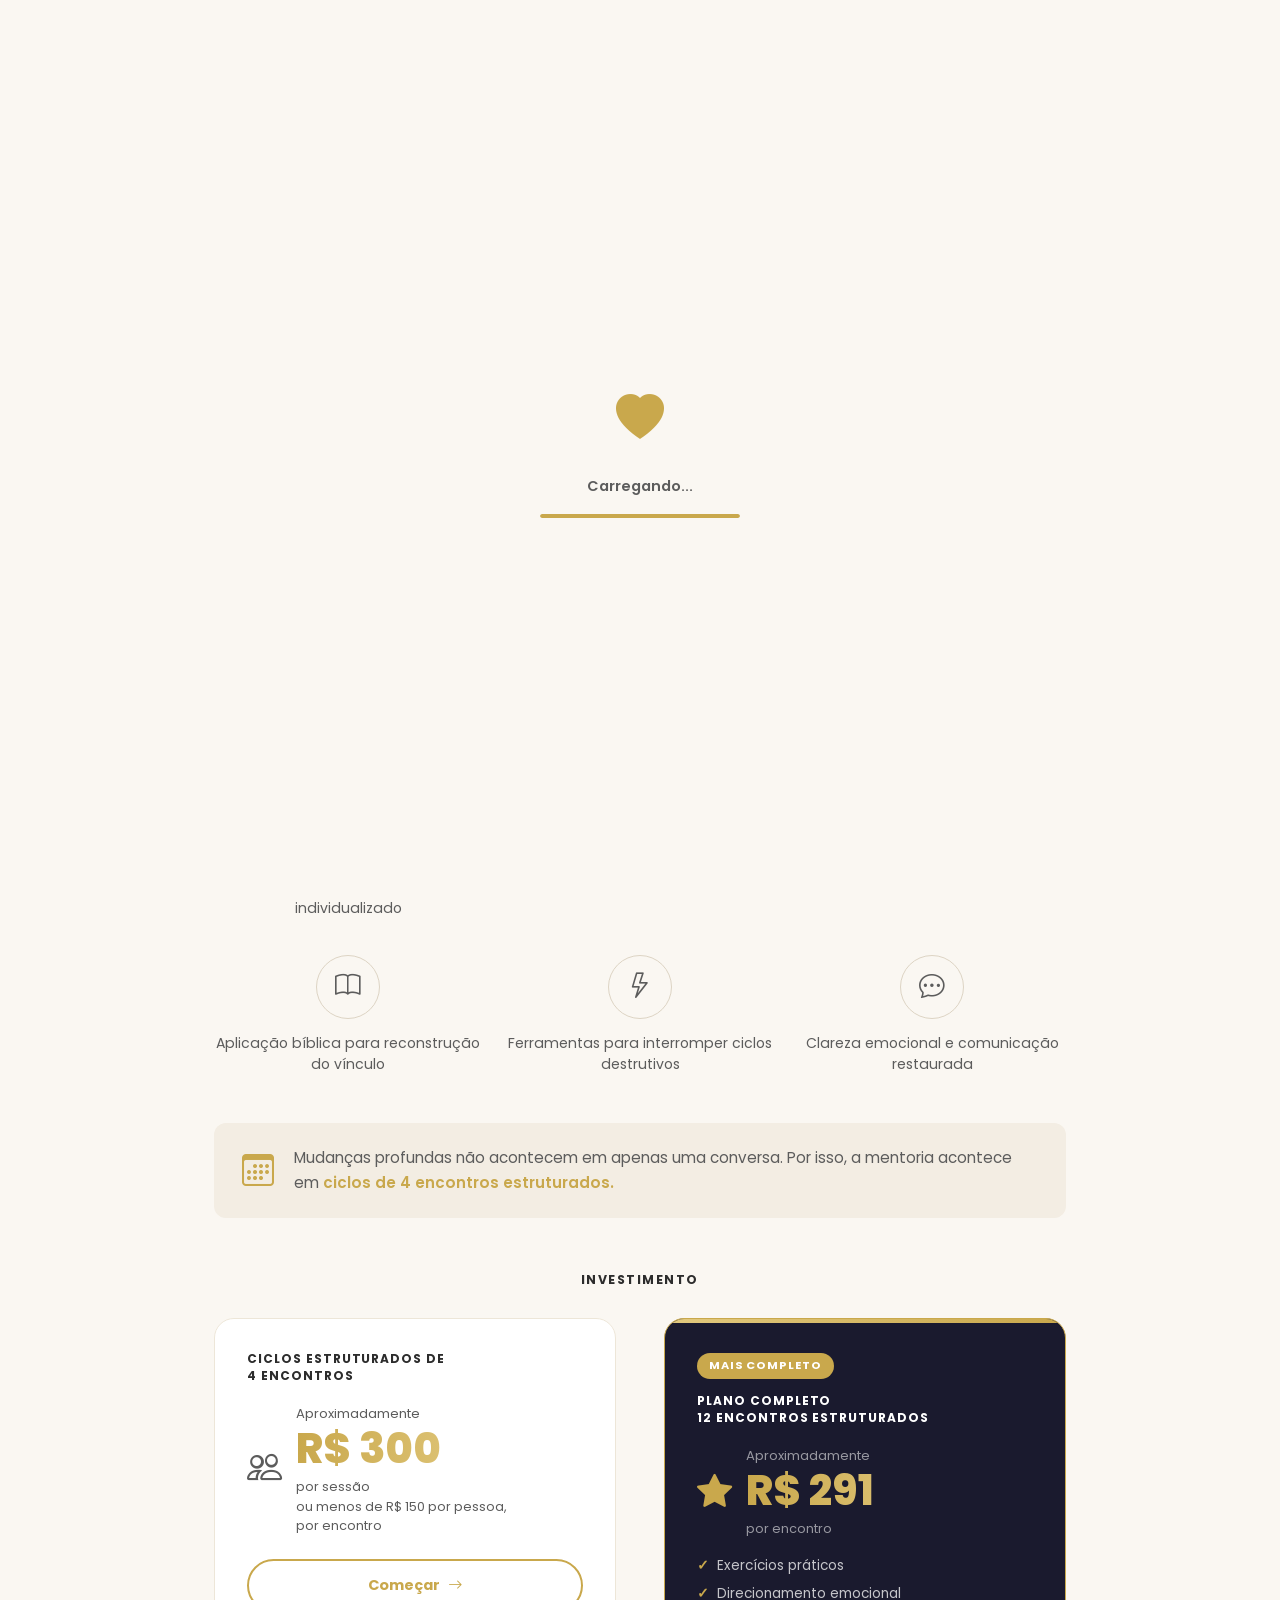
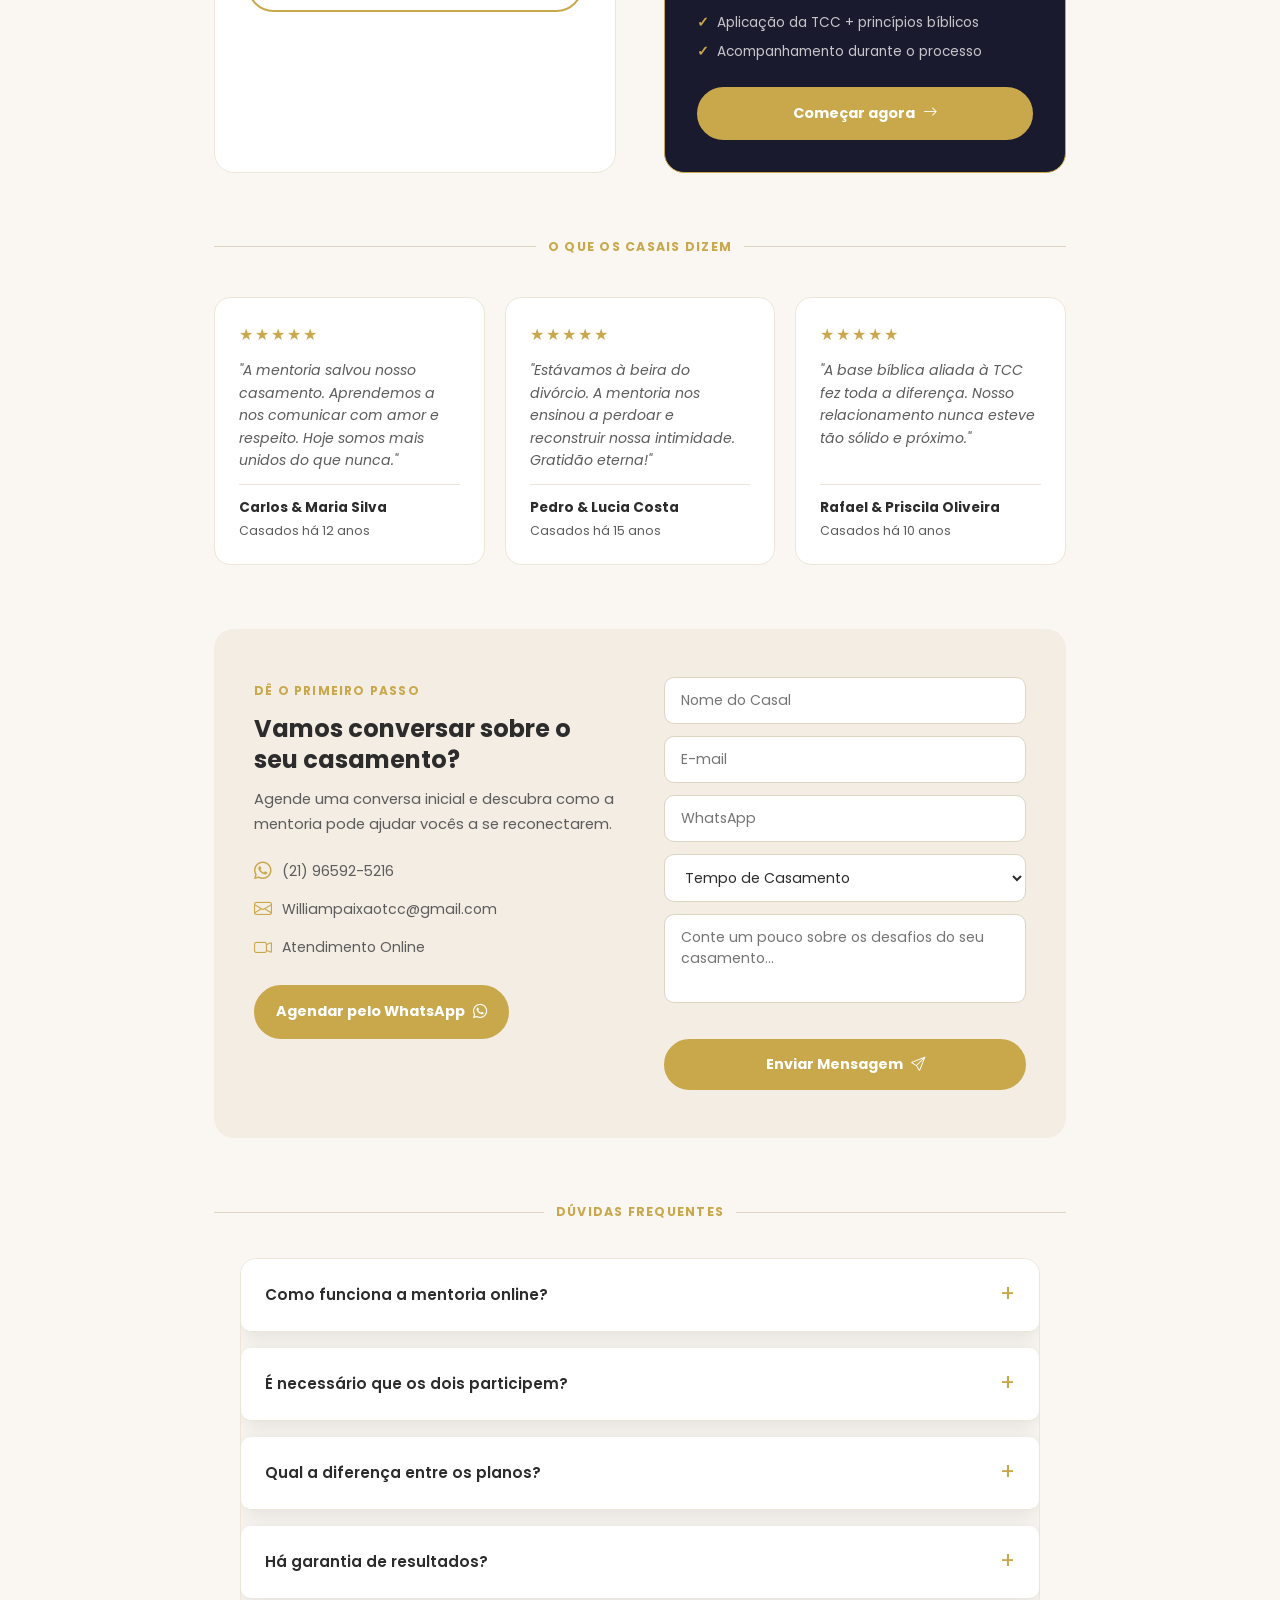
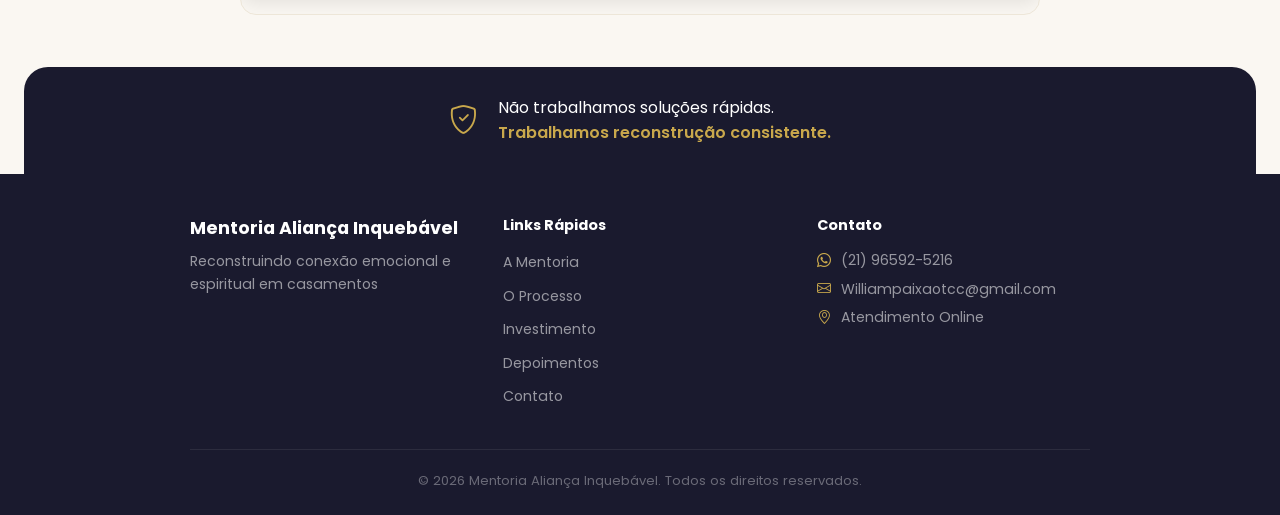
==== commit 065eafb9: "feat: header bege, depoimentos, contato, FAQ, CTA arredondado, footer sem borda" ====
--- a/index.html
+++ b/index.html
@@ -3,29 +3,829 @@
 <head>
     <meta charset="UTF-8">
     <meta name="viewport" content="width=device-width, initial-scale=1.0, maximum-scale=1.0, user-scalable=no">
-    <title>William Paixão - Mentoria de Casais Cristão</title>
+    <title>Mentoria Aliança Inquebável - Reconstruindo Casamentos</title>
     <link rel="stylesheet" href="styles.css">
-    <link href="https://fonts.googleapis.com/css2?family=Poppins:wght@300;400;600;700&display=swap" rel="stylesheet">
+    <link href="https://fonts.googleapis.com/css2?family=Poppins:ital,wght@0,300;0,400;0,600;0,700;0,800;1,400&display=swap" rel="stylesheet">
     <link rel="preconnect" href="https://fonts.googleapis.com">
     <link rel="preconnect" href="https://fonts.gstatic.com" crossorigin>
     <link href="https://cdn.jsdelivr.net/npm/bootstrap-icons@1.11.0/font/bootstrap-icons.css" rel="stylesheet">
-    <meta name="description" content="Mentoria cristã para casais - Transforme seu relacionamento com William Paixão. 15+ anos de experiência, 500+ casais transformados.">
-    <meta name="keywords" content="mentoria casais, casamento cristão, relacionamento, William Paixão, terapia casal">
+    <meta name="description" content="Mentoria Aliança Inquebável - Para casais que querem reconstruir conexão emocional e espiritual. Ciclos de 4 encontros estruturados.">
     <link rel="icon" type="image/png" href="galery/logo.png">
+
+    <style>
+        /* ===== RESET & BASE ===== */
+        *, *::before, *::after { box-sizing: border-box; margin: 0; padding: 0; }
+
+        body {
+            font-family: 'Poppins', sans-serif;
+            background: #FAF7F2;
+            color: #2C2C2C;
+            line-height: 1.6;
+            overflow-x: hidden;
+        }
+        html, body { margin: 0; padding: 0; }
+
+        /* ===== COLORS ===== */
+        :root {
+            --gold: #C9A84C;
+            --gold-light: #E2C97E;
+            --dark: #1A1A2E;
+            --cream: #FAF7F2;
+            --cream-card: #F3EDE3;
+            --text: #2C2C2C;
+            --text-soft: #5C5C5C;
+        }
+
+        /* ===== HEADER ===== */
+        .header {
+            background: var(--cream);
+            border-bottom: 1px solid #EDE6D8;
+            padding: 8px 0;
+            position: fixed;
+            top: 0;
+            left: 0;
+            right: 0;
+            z-index: 100;
+            transform: translateY(0);
+            transition: transform 0.3s ease, box-shadow 0.3s ease;
+        }
+        .header.hidden {
+            transform: translateY(-100%);
+        }
+        .header.scrolled {
+            box-shadow: 0 2px 12px rgba(0,0,0,0.06);
+            background: rgba(250,247,242,0.97);
+            backdrop-filter: blur(8px);
+        }
+        body { padding-top: 58px; }
+        .nav {
+            max-width: 900px;
+            margin: 0 auto;
+            padding: 0 24px;
+            display: flex;
+            align-items: center;
+            justify-content: space-between;
+        }
+        .nav-logo { height: 34px; }
+        .nav-menu { list-style: none; display: flex; gap: 28px; }
+        .nav-menu a { text-decoration: none; color: var(--text-soft); font-size: 0.9rem; font-weight: 500; transition: color .2s; }
+        .nav-menu a:hover { color: var(--gold); }
+        .btn-nav {
+            background: var(--gold);
+            color: #fff !important;
+            padding: 8px 20px;
+            border-radius: 6px;
+            font-weight: 600 !important;
+        }
+        .hamburger { display: none; flex-direction: column; gap: 5px; cursor: pointer; }
+        .hamburger span { width: 24px; height: 2px; background: var(--text); border-radius: 2px; }
+
+        /* ===== HERO ===== */
+        .hero {
+            max-width: 900px;
+            margin: 0 auto;
+            padding: 56px 24px 0;
+            display: grid;
+            grid-template-columns: 1fr 1fr;
+            gap: 40px;
+            align-items: flex-start;
+            min-height: 420px;
+        }
+        .hero-left {}
+        .hero-left h1 {
+            font-size: 2.5rem;
+            font-weight: 800;
+            line-height: 1.2;
+            color: var(--text);
+            margin-bottom: 20px;
+        }
+        .hero-left p {
+            font-size: 1rem;
+            color: var(--text-soft);
+            line-height: 1.7;
+            margin-bottom: 6px;
+        }
+        .hero-divider {
+            width: 48px;
+            height: 3px;
+            background: var(--gold);
+            margin-top: 28px;
+            border-radius: 2px;
+        }
+        .hero-right {
+            position: relative;
+            display: flex;
+            justify-content: center;
+        }
+        .hero-right img {
+            width: 100%;
+            max-width: 360px;
+            border-radius: 16px;
+            object-fit: cover;
+            object-position: top;
+            max-height: 400px;
+        }
+
+        /* ===== PROPOSTA CARD ===== */
+        .proposta-wrap {
+            max-width: 900px;
+            margin: 48px auto 0;
+            padding: 0 24px;
+        }
+        .proposta-card {
+            background: var(--cream-card);
+            border-radius: 16px;
+            padding: 32px 36px;
+            display: flex;
+            gap: 32px;
+            align-items: center;
+        }
+        .proposta-icon {
+            flex-shrink: 0;
+            width: 88px;
+            height: 88px;
+            display: flex;
+            align-items: center;
+            justify-content: center;
+        }
+        .proposta-icon svg {
+            width: 80px;
+            height: 80px;
+        }
+        .proposta-text h2 {
+            font-size: 1.45rem;
+            font-weight: 700;
+            color: var(--text);
+            margin-bottom: 10px;
+            line-height: 1.3;
+        }
+        .proposta-text p {
+            font-size: 0.95rem;
+            color: var(--text-soft);
+            line-height: 1.7;
+        }
+        .proposta-text p .gold { color: var(--gold); font-weight: 600; }
+
+        /* ===== BENEFÍCIOS ===== */
+        .beneficios-section {
+            max-width: 900px;
+            margin: 52px auto 0;
+            padding: 0 24px;
+        }
+        .beneficios-label {
+            display: flex;
+            align-items: center;
+            gap: 12px;
+            margin-bottom: 36px;
+            justify-content: center;
+        }
+        .beneficios-label::before,
+        .beneficios-label::after {
+            content: '';
+            flex: 1;
+            height: 1px;
+            background: #DDD4C4;
+        }
+        .beneficios-label span {
+            font-size: 0.78rem;
+            font-weight: 700;
+            letter-spacing: 0.1em;
+            color: var(--gold);
+            text-transform: uppercase;
+            white-space: nowrap;
+        }
+        .beneficios-grid {
+            display: grid;
+            grid-template-columns: repeat(3, 1fr);
+            gap: 36px 24px;
+        }
+        .beneficio-item {
+            display: flex;
+            flex-direction: column;
+            align-items: center;
+            text-align: center;
+            gap: 14px;
+        }
+        .beneficio-icon-wrap {
+            width: 64px;
+            height: 64px;
+            border-radius: 50%;
+            border: 1.5px solid #DDD4C4;
+            display: flex;
+            align-items: center;
+            justify-content: center;
+            background: transparent;
+        }
+        .beneficio-icon-wrap i {
+            font-size: 1.6rem;
+            color: var(--text-soft);
+        }
+        .beneficio-item p {
+            font-size: 0.88rem;
+            color: var(--text-soft);
+            line-height: 1.5;
+        }
+
+        /* ===== CICLOS INFO ===== */
+        .ciclos-info-wrap {
+            max-width: 900px;
+            margin: 48px auto 0;
+            padding: 0 24px;
+        }
+        .ciclos-info {
+            background: var(--cream-card);
+            border-radius: 12px;
+            padding: 22px 28px;
+            display: flex;
+            gap: 20px;
+            align-items: center;
+        }
+        .ciclos-info i {
+            font-size: 2rem;
+            color: var(--gold);
+            flex-shrink: 0;
+        }
+        .ciclos-info p {
+            font-size: 0.95rem;
+            color: var(--text-soft);
+            line-height: 1.6;
+        }
+        .ciclos-info p span {
+            color: var(--gold);
+            font-weight: 600;
+        }
+
+        /* ===== INVESTIMENTO ===== */
+        .investimento-section {
+            max-width: 900px;
+            margin: 52px auto 0;
+            padding: 0 24px;
+        }
+        .investimento-label {
+            text-align: center;
+            font-size: 0.78rem;
+            font-weight: 700;
+            letter-spacing: 0.12em;
+            color: var(--text);
+            text-transform: uppercase;
+            margin-bottom: 28px;
+        }
+        .investimento-grid {
+            display: grid;
+            grid-template-columns: 1fr auto 1fr;
+            gap: 0;
+            align-items: center;
+        }
+        .plano-card {
+            background: var(--cream-card);
+            border-radius: 16px;
+            padding: 28px 28px 32px;
+        }
+        .plano-titulo {
+            font-size: 0.75rem;
+            font-weight: 700;
+            letter-spacing: 0.08em;
+            text-transform: uppercase;
+            color: var(--text);
+            margin-bottom: 18px;
+            line-height: 1.4;
+        }
+        .plano-icon-row {
+            display: flex;
+            align-items: center;
+            gap: 14px;
+            margin-bottom: 10px;
+        }
+        .plano-icon-row i {
+            font-size: 2.2rem;
+            color: var(--text-soft);
+        }
+        .plano-aprox {
+            font-size: 0.82rem;
+            color: var(--text-soft);
+        }
+        .plano-preco {
+            font-size: 2.6rem;
+            font-weight: 800;
+            color: var(--text);
+            line-height: 1.1;
+            margin: 2px 0 6px;
+        }
+        .plano-sub {
+            font-size: 0.8rem;
+            color: var(--text-soft);
+            line-height: 1.5;
+        }
+        .plano-checklist {
+            margin-top: 16px;
+            list-style: none;
+            display: flex;
+            flex-direction: column;
+            gap: 7px;
+        }
+        .plano-checklist li {
+            font-size: 0.85rem;
+            color: var(--text-soft);
+            display: flex;
+            align-items: flex-start;
+            gap: 8px;
+        }
+        .plano-checklist li::before {
+            content: '✓';
+            color: var(--gold);
+            font-weight: 700;
+            flex-shrink: 0;
+        }
+        .plano-separador {
+            padding: 0 24px;
+            text-align: center;
+        }
+        .plano-ou {
+            width: 44px;
+            height: 44px;
+            border-radius: 50%;
+            background: #fff;
+            border: 1.5px solid #DDD4C4;
+            display: flex;
+            align-items: center;
+            justify-content: center;
+            font-weight: 700;
+            font-size: 0.85rem;
+            color: var(--text-soft);
+        }
+
+        /* ===== CTA FINAL ===== */
+        .cta-final {
+            background: var(--dark);
+            margin: 52px 24px 0;
+            padding: 28px 24px;
+            display: flex;
+            align-items: center;
+            justify-content: center;
+            gap: 20px;
+            border-radius: 24px 24px 0 0;
+        }
+        .cta-final i {
+            font-size: 1.8rem;
+            color: var(--gold);
+            flex-shrink: 0;
+        }
+        .cta-final-text p {
+            font-size: 1rem;
+            color: #fff;
+            font-weight: 400;
+        }
+        .cta-final-text p.gold {
+            color: var(--gold);
+            font-weight: 600;
+        }
+
+        /* ===== FOOTER ===== */
+        .footer {
+            background: var(--dark);
+            border-top: none;
+            padding: 40px 24px 24px;
+            border-radius: 0;
+        }
+        .footer-content {
+            max-width: 900px;
+            margin: 0 auto;
+            display: grid;
+            grid-template-columns: 1fr 1fr 1fr;
+            gap: 40px;
+            margin-bottom: 32px;
+        }
+        .footer-info h3 { color: #fff; font-size: 1.1rem; margin-bottom: 8px; }
+        .footer-info p { color: rgba(255,255,255,.55); font-size: 0.88rem; line-height: 1.6; }
+        .footer-links h4, .footer-contato h4 { color: #fff; font-size: 0.9rem; margin-bottom: 12px; }
+        .footer-links ul { list-style: none; }
+        .footer-links ul li { margin-bottom: 8px; }
+        .footer-links ul li a { color: rgba(255,255,255,.55); text-decoration: none; font-size: 0.88rem; }
+        .footer-links ul li a:hover { color: var(--gold); }
+        .footer-contato p { color: rgba(255,255,255,.55); font-size: 0.88rem; margin-bottom: 6px; }
+        .footer-contato p i { margin-right: 6px; color: var(--gold); }
+        .footer-bottom {
+            max-width: 900px;
+            margin: 0 auto;
+            border-top: 1px solid rgba(255,255,255,.08);
+            padding-top: 20px;
+            text-align: center;
+            color: rgba(255,255,255,.35);
+            font-size: 0.82rem;
+        }
+
+        /* ===== WHATSAPP FLOAT ===== */
+        .whatsapp-float {
+            position: fixed;
+            bottom: 28px;
+            right: 24px;
+            z-index: 999;
+        }
+        .whatsapp-btn {
+            display: flex;
+            align-items: center;
+            gap: 10px;
+            background: #25D366;
+            color: #fff;
+            padding: 12px 20px;
+            border-radius: 50px;
+            text-decoration: none;
+            font-weight: 600;
+            font-size: 0.9rem;
+            box-shadow: 0 4px 20px rgba(37,211,102,.4);
+            transition: transform .2s, box-shadow .2s;
+        }
+        .whatsapp-btn:hover { transform: translateY(-2px); box-shadow: 0 6px 26px rgba(37,211,102,.5); }
+        .whatsapp-icon { font-size: 1.3rem; }
+
+        /* ===== LOADING ===== */
+        .loading-screen {
+            position: fixed; inset: 0;
+            background: var(--cream);
+            display: flex; align-items: center; justify-content: center;
+            z-index: 9999;
+            transition: opacity .4s, visibility .4s;
+        }
+        .loading-screen.hidden { opacity: 0; visibility: hidden; }
+        .loading-content { text-align: center; }
+        .loading-logo { font-size: 3rem; color: var(--gold); margin-bottom: 16px; }
+        .loading-text { color: var(--text-soft); margin-bottom: 16px; font-size: 0.9rem; }
+        .loading-bar { width: 200px; height: 4px; background: #EDE6D8; border-radius: 4px; overflow: hidden; }
+        .loading-progress { height: 100%; background: var(--gold); border-radius: 4px; animation: load 1.2s ease-out forwards; }
+        @keyframes load { from { width: 0; } to { width: 100%; } }
+
+        /* ===== ANIMAÇÕES ===== */
+        @keyframes fadeUp {
+            from { opacity: 0; transform: translateY(32px); }
+            to   { opacity: 1; transform: translateY(0); }
+        }
+        @keyframes fadeLeft {
+            from { opacity: 0; transform: translateX(-32px); }
+            to   { opacity: 1; transform: translateX(0); }
+        }
+        @keyframes fadeRight {
+            from { opacity: 0; transform: translateX(32px); }
+            to   { opacity: 1; transform: translateX(0); }
+        }
+        @keyframes scaleIn {
+            from { opacity: 0; transform: scale(0.88); }
+            to   { opacity: 1; transform: scale(1); }
+        }
+        @keyframes dividerGrow {
+            from { width: 0; }
+            to   { width: 48px; }
+        }
+        @keyframes shimmer {
+            0%   { background-position: -400px 0; }
+            100% { background-position: 400px 0; }
+        }
+        @keyframes pulse-gold {
+            0%, 100% { box-shadow: 0 0 0 0 rgba(201,168,76,.35); }
+            50%       { box-shadow: 0 0 0 10px rgba(201,168,76,0); }
+        }
+        @keyframes float {
+            0%, 100% { transform: translateY(0px); }
+            50%       { transform: translateY(-6px); }
+        }
+
+        /* Reveal classes */
+        .reveal {
+            opacity: 0;
+            transform: translateY(32px);
+            transition: opacity .65s cubic-bezier(.22,1,.36,1), transform .65s cubic-bezier(.22,1,.36,1);
+        }
+        .reveal.from-left  { transform: translateX(-32px); }
+        .reveal.from-right { transform: translateX(32px); }
+        .reveal.scale      { transform: scale(0.9); }
+        .reveal.visible {
+            opacity: 1;
+            transform: none;
+        }
+        .reveal-stagger .beneficio-item {
+            opacity: 0;
+            transform: translateY(24px);
+            transition: opacity .5s cubic-bezier(.22,1,.36,1), transform .5s cubic-bezier(.22,1,.36,1);
+        }
+        .reveal-stagger.visible .beneficio-item:nth-child(1) { opacity:1; transform:none; transition-delay:.05s; }
+        .reveal-stagger.visible .beneficio-item:nth-child(2) { opacity:1; transform:none; transition-delay:.13s; }
+        .reveal-stagger.visible .beneficio-item:nth-child(3) { opacity:1; transform:none; transition-delay:.21s; }
+        .reveal-stagger.visible .beneficio-item:nth-child(4) { opacity:1; transform:none; transition-delay:.29s; }
+        .reveal-stagger.visible .beneficio-item:nth-child(5) { opacity:1; transform:none; transition-delay:.37s; }
+        .reveal-stagger.visible .beneficio-item:nth-child(6) { opacity:1; transform:none; transition-delay:.45s; }
+
+        /* Hero animações */
+        .hero-left h1 { animation: fadeLeft .8s cubic-bezier(.22,1,.36,1) both; }
+        .hero-left p:nth-of-type(1) { animation: fadeLeft .8s .1s cubic-bezier(.22,1,.36,1) both; }
+        .hero-left p:nth-of-type(2) { animation: fadeLeft .8s .2s cubic-bezier(.22,1,.36,1) both; }
+        .hero-left p:nth-of-type(3) { animation: fadeLeft .8s .3s cubic-bezier(.22,1,.36,1) both; }
+        .hero-divider { animation: dividerGrow .7s .5s ease both; }
+        .hero-cta-btn  { animation: fadeUp .7s .45s cubic-bezier(.22,1,.36,1) both; }
+        .hero-right img { animation: fadeRight .9s .1s cubic-bezier(.22,1,.36,1) both; }
+
+        /* Ícone proposta float */
+        .proposta-icon svg { animation: float 4s ease-in-out infinite; }
+
+        /* Hover nos benefícios */
+        .beneficio-icon-wrap {
+            transition: background .25s, border-color .25s, transform .25s;
+        }
+        .beneficio-item:hover .beneficio-icon-wrap {
+            background: var(--cream-card);
+            border-color: var(--gold);
+            transform: scale(1.08);
+        }
+        .beneficio-item:hover .beneficio-icon-wrap i { color: var(--gold); }
+        .beneficio-icon-wrap i { transition: color .25s; }
+
+        /* ===== HERO CTA BUTTON ===== */
+        .hero-cta-btn {
+            display: inline-flex;
+            align-items: center;
+            gap: 10px;
+            margin-top: 28px;
+            background: var(--gold);
+            color: #fff;
+            font-family: 'Poppins', sans-serif;
+            font-size: 1rem;
+            font-weight: 700;
+            padding: 14px 32px;
+            border-radius: 50px;
+            text-decoration: none;
+            border: none;
+            cursor: pointer;
+            box-shadow: 0 4px 20px rgba(201,168,76,.35);
+            animation: pulse-gold 2.5s 1.2s infinite;
+            transition: transform .2s, box-shadow .2s, background .2s;
+        }
+        .hero-cta-btn:hover {
+            background: #b8932f;
+            transform: translateY(-3px);
+            box-shadow: 0 8px 28px rgba(201,168,76,.45);
+        }
+        .hero-cta-btn i { font-size: 1.1rem; transition: transform .2s; }
+        .hero-cta-btn:hover i { transform: translateX(4px); }
+
+        /* ===== PRICING CARDS MELHORADOS ===== */
+        .investimento-grid { align-items: stretch; }
+        .plano-card {
+            background: #fff;
+            border-radius: 20px;
+            padding: 32px;
+            border: 1.5px solid #EDE6D8;
+            position: relative;
+            overflow: hidden;
+            transition: transform .3s, box-shadow .3s, border-color .3s;
+        }
+        .plano-card::before {
+            content: '';
+            position: absolute;
+            top: 0; left: 0; right: 0;
+            height: 4px;
+            background: linear-gradient(90deg, var(--gold-light), var(--gold));
+            opacity: 0;
+            transition: opacity .3s;
+        }
+        .plano-card:hover {
+            transform: translateY(-6px);
+            box-shadow: 0 16px 40px rgba(0,0,0,.1);
+            border-color: var(--gold-light);
+        }
+        .plano-card:hover::before { opacity: 1; }
+        .plano-card.destaque {
+            background: var(--dark);
+            border-color: var(--gold);
+        }
+        .plano-card.destaque::before { opacity: 1; }
+        .plano-card.destaque .plano-titulo,
+        .plano-card.destaque .plano-preco { color: #fff; }
+        .plano-card.destaque .plano-aprox,
+        .plano-card.destaque .plano-sub { color: rgba(255,255,255,.55); }
+        .plano-card.destaque .plano-icon-row i { color: var(--gold); }
+        .plano-card.destaque .plano-checklist li { color: rgba(255,255,255,.75); }
+        .badge-destaque {
+            display: inline-block;
+            background: var(--gold);
+            color: #fff;
+            font-size: 0.7rem;
+            font-weight: 700;
+            letter-spacing: .08em;
+            text-transform: uppercase;
+            padding: 4px 12px;
+            border-radius: 50px;
+            margin-bottom: 14px;
+        }
+        .plano-preco {
+            background: linear-gradient(90deg, var(--gold), var(--gold-light), var(--gold));
+            background-size: 400px 100%;
+            -webkit-background-clip: text;
+            -webkit-text-fill-color: transparent;
+            background-clip: text;
+            animation: shimmer 3s linear infinite;
+        }
+        .plano-card.destaque .plano-preco {
+            -webkit-text-fill-color: transparent;
+        }
+        .btn-comecar {
+            display: flex;
+            align-items: center;
+            justify-content: center;
+            gap: 8px;
+            width: 100%;
+            margin-top: 24px;
+            padding: 13px 20px;
+            border-radius: 50px;
+            font-family: 'Poppins', sans-serif;
+            font-size: 0.9rem;
+            font-weight: 700;
+            text-decoration: none;
+            border: 2px solid var(--gold);
+            color: var(--gold);
+            background: transparent;
+            cursor: pointer;
+            transition: background .25s, color .25s, transform .2s;
+        }
+        .btn-comecar:hover {
+            background: var(--gold);
+            color: #fff;
+            transform: translateY(-2px);
+        }
+        .btn-comecar.solid {
+            background: var(--gold);
+            color: #fff;
+        }
+        .btn-comecar.solid:hover {
+            background: #b8932f;
+        }
+
+        /* ===== RESPONSIVE ===== */
+        @media (max-width: 768px) {
+            .nav-menu { display: none; }
+            .hamburger { display: flex; }
+
+            .hero {
+                grid-template-columns: 1fr;
+                padding: 36px 20px 0;
+            }
+            .hero-right { order: -1; }
+            .hero-right img { max-height: 280px; width: 100%; }
+            .hero-left h1 { font-size: 1.8rem; }
+
+            .proposta-card {
+                flex-direction: column;
+                text-align: center;
+                padding: 28px 20px;
+            }
+
+            .beneficios-grid {
+                grid-template-columns: repeat(2, 1fr);
+                gap: 28px 16px;
+            }
+
+            .investimento-grid {
+                grid-template-columns: 1fr;
+            }
+            .plano-separador { padding: 16px 0; }
+
+            .footer-content { grid-template-columns: 1fr; gap: 24px; }
+
+            .cta-final { flex-direction: column; text-align: center; }
+        }
+
+        /* ===== DEPOIMENTOS ===== */
+        .avaliacoes-section {
+            max-width: 900px;
+            margin: 64px auto 0;
+            padding: 0 24px;
+        }
+        .depo-grid {
+            display: grid;
+            grid-template-columns: repeat(3,1fr);
+            gap: 20px;
+        }
+        .depo-card {
+            background: #fff;
+            border: 1.5px solid #EDE6D8;
+            border-radius: 16px;
+            padding: 24px;
+            display: flex;
+            flex-direction: column;
+            gap: 12px;
+            transition: transform .3s, box-shadow .3s;
+        }
+        .depo-card:hover { transform: translateY(-4px); box-shadow: 0 12px 32px rgba(0,0,0,.08); }
+        .depo-stars { color: var(--gold); font-size: 1rem; letter-spacing: 2px; }
+        .depo-card p { font-size: 0.88rem; color: var(--text-soft); line-height: 1.6; font-style: italic; flex: 1; }
+        .depo-autor { display: flex; flex-direction: column; gap: 2px; border-top: 1px solid #EDE6D8; padding-top: 12px; }
+        .depo-autor strong { font-size: 0.85rem; color: var(--text); }
+        .depo-autor span { font-size: 0.78rem; color: var(--text-soft); }
+
+        /* ===== CONTATO ===== */
+        .contato-section {
+            max-width: 900px;
+            margin: 64px auto 0;
+            padding: 0 24px;
+        }
+        .contato-inner {
+            background: var(--cream-card);
+            border-radius: 20px;
+            padding: 48px 40px;
+            display: grid;
+            grid-template-columns: 1fr 1fr;
+            gap: 48px;
+            align-items: start;
+        }
+        .tag-gold {
+            display: inline-block;
+            font-size: 0.75rem;
+            font-weight: 700;
+            letter-spacing: .1em;
+            text-transform: uppercase;
+            color: var(--gold);
+            margin-bottom: 12px;
+        }
+        .contato-texto h2 { font-size: 1.5rem; font-weight: 700; margin-bottom: 12px; line-height: 1.3; }
+        .contato-texto p { font-size: 0.92rem; color: var(--text-soft); margin-bottom: 20px; line-height: 1.7; }
+        .contato-info-list { display: flex; flex-direction: column; gap: 10px; }
+        .contato-info-item { display: flex; align-items: center; gap: 10px; font-size: 0.88rem; color: var(--text-soft); }
+        .contato-info-item i { color: var(--gold); font-size: 1.1rem; }
+        .contato-form { display: flex; flex-direction: column; gap: 12px; }
+        .contato-form input,
+        .contato-form select,
+        .contato-form textarea {
+            width: 100%;
+            padding: 12px 16px;
+            border: 1.5px solid #DDD4C4;
+            border-radius: 10px;
+            font-family: 'Poppins', sans-serif;
+            font-size: 0.88rem;
+            color: var(--text);
+            background: #fff;
+            outline: none;
+            transition: border-color .2s;
+        }
+        .contato-form input:focus,
+        .contato-form select:focus,
+        .contato-form textarea:focus { border-color: var(--gold); }
+        .contato-form textarea { resize: none; }
+
+        /* ===== FAQ ===== */
+        .faq-section {
+            max-width: 900px;
+            margin: 64px auto 0;
+            padding: 0 24px;
+        }
+        .faq-list { display: flex; flex-direction: column; gap: 0; border-radius: 16px; overflow: hidden; border: 1.5px solid #EDE6D8; }
+        .faq-item { border-bottom: 1px solid #EDE6D8; background: #fff; }
+        .faq-item:last-child { border-bottom: none; }
+        .faq-q {
+            display: flex;
+            justify-content: space-between;
+            align-items: center;
+            padding: 18px 24px;
+            font-size: 0.95rem;
+            font-weight: 600;
+            color: var(--text);
+            cursor: pointer;
+            user-select: none;
+            transition: background .2s;
+        }
+        .faq-q:hover { background: var(--cream-card); }
+        .faq-ico { font-size: 1.4rem; color: var(--gold); font-weight: 400; transition: transform .3s; flex-shrink: 0; }
+        .faq-item.open .faq-ico { transform: rotate(45deg); }
+        .faq-a {
+            max-height: 0;
+            overflow: hidden;
+            font-size: 0.9rem;
+            color: var(--text-soft);
+            line-height: 1.7;
+            padding: 0 24px;
+            transition: max-height .35s ease, padding .35s ease;
+        }
+        .faq-item.open .faq-a { max-height: 200px; padding: 0 24px 18px; }
+
+        /* ===== FOOTER FIX ===== */
+        .footer { margin-bottom: 0; }
+        html { background: var(--dark); }
+
+        @media (max-width: 768px) {
+            .depo-grid { grid-template-columns: 1fr; }
+            .contato-inner { grid-template-columns: 1fr; padding: 32px 20px; gap: 32px; }
+        }
+    </style>
 </head>
 <body>
+
     <!-- Header -->
     <header class="header">
         <nav class="nav">
             <div class="nav-brand">
-                <img src="galery/logo.png" alt="William Paixão - Mentoria de Casais" class="nav-logo">
+                <img src="galery/logo.png" alt="Aliança Inquebável" class="nav-logo">
             </div>
             <ul class="nav-menu">
-                <li><a href="#sobre">Sobre</a></li>
-                <li><a href="#metodologia">Metodologia</a></li>
-                <li><a href="#avaliacoes">Avaliações</a></li>
-                <li><a href="#contato">Contato</a></li>
-                <li><a href="#comprar" class="btn-nav">Quero Participar</a></li>
+                <li><a href="#proposta">A Mentoria</a></li>
+                <li><a href="#processo">O Processo</a></li>
+                <li><a href="#investimento">Investimento</a></li>
+                <li><a href="#investimento" class="btn-nav">Quero Participar</a></li>
             </ul>
             <div class="hamburger">
                 <span></span>
@@ -35,567 +835,270 @@
         </nav>
     </header>
 
-    <!-- Hero Section -->
+    <!-- SEÇÃO 1: HERO / PROBLEMA -->
     <section class="hero">
-        <div class="hero-content">
-            <h1>Transforme Seu Casamento em uma <span class="highlight">Aliança Inquebrável</span></h1>
-            <div class="hero-image-mobile">
-                <img src="galery/32088.jpg" alt="William Paixão - Mentoria de Casais" class="hero-foto">
-            </div>
-            <p>Mentoria cristã especializada para casais que desejam fortalecer sua união através dos princípios bíblicos e comunicação eficaz.</p>
-            <div class="hero-stats">
-                <div class="stat">
-                    <span class="number">500+</span>
-                    <span class="label">Casais Transformados</span>
+        <div class="hero-left">
+            <h1>Casamentos não acabam de repente.</h1>
+            <p>Eles se desgastam no silêncio.</p>
+            <p>Na distância.</p>
+            <p>Na exaustão emocional acumulada durante anos.</p>
+            <div class="hero-divider"></div>
+            <a href="#investimento" class="hero-cta-btn">
+                Quero Começar <i class="bi bi-arrow-right"></i>
+            </a>
+        </div>
+        <div class="hero-right">
+            <img src="galery/32088.jpg" alt="Casal em distância emocional">
+        </div>
+    </section>
+
+    <!-- SEÇÃO 2: PROPOSTA DE VALOR -->
+    <div class="proposta-wrap reveal" id="proposta">
+        <div class="proposta-card">
+            <div class="proposta-icon">
+                <!-- Ícone: mãos formando coração -->
+                <svg viewBox="0 0 80 80" fill="none" xmlns="http://www.w3.org/2000/svg">
+                    <path d="M40 58C40 58 14 44 14 28C14 21 19.5 16 26 16C30.5 16 34.5 18.5 37 22C39.5 18.5 43.5 16 48 16C54.5 16 60 21 60 28C60 44 40 58 40 58Z" stroke="#C9A84C" stroke-width="2.5" fill="none"/>
+                    <path d="M28 36C32 40 36 44 40 48C44 44 48 40 52 36" stroke="#C9A84C" stroke-width="2" stroke-linecap="round"/>
+                    <path d="M20 52C24 48 28 46 32 46" stroke="#C9A84C" stroke-width="2" stroke-linecap="round"/>
+                    <path d="M60 52C56 48 52 46 48 46" stroke="#C9A84C" stroke-width="2" stroke-linecap="round"/>
+                </svg>
+            </div>
+            <div class="proposta-text">
+                <h2>Reconstruindo conexão emocional e espiritual.</h2>
+                <p>A <span class="gold">Mentoria Aliança Inquebável</span> foi criada para casais que não querem apenas parar de discutir. Querem voltar a se sentir próximos novamente.</p>
+            </div>
+        </div>
+    </div>
+
+    <!-- SEÇÃO 3: O QUE VOCÊS TERÃO -->
+    <section class="beneficios-section" id="processo">
+        <div class="beneficios-label">
+            <span>O que vocês terão durante o processo:</span>
+        </div>
+        <div class="beneficios-grid reveal-stagger">
+            <div class="beneficio-item">
+                <div class="beneficio-icon-wrap">
+                    <i class="bi bi-person"></i>
                 </div>
-                <div class="stat">
-                    <span class="number">15+</span>
-                    <span class="label">Anos de Experiência</span>
+                <p>Direcionamento emocional individualizado</p>
+            </div>
+            <div class="beneficio-item">
+                <div class="beneficio-icon-wrap">
+                    <i class="bi bi-diagram-3"></i>
                 </div>
-                <div class="stat">
-                    <span class="number">95%</span>
-                    <span class="label">Taxa de Sucesso</span>
+                <p>Exercícios práticos da TCC</p>
+            </div>
+            <div class="beneficio-item">
+                <div class="beneficio-icon-wrap">
+                    <i class="bi bi-bullseye"></i>
                 </div>
-            </div>
-            <div class="hero-cta">
-                <a href="#comprar" class="btn-primary">Iniciar Mentoria Agora</a>
-                <a href="#sobre" class="btn-secondary">Conhecer Metodologia</a>
-            </div>
-        </div>
-        <div class="hero-image">
-            <img src="galery/32088.jpg" alt="William Paixão - Mentoria de Casais" class="hero-foto">
+                <p>Acompanhamento estratégico</p>
+            </div>
+            <div class="beneficio-item">
+                <div class="beneficio-icon-wrap">
+                    <i class="bi bi-book"></i>
+                </div>
+                <p>Aplicação bíblica para reconstrução do vínculo</p>
+            </div>
+            <div class="beneficio-item">
+                <div class="beneficio-icon-wrap">
+                    <i class="bi bi-lightning"></i>
+                </div>
+                <p>Ferramentas para interromper ciclos destrutivos</p>
+            </div>
+            <div class="beneficio-item">
+                <div class="beneficio-icon-wrap">
+                    <i class="bi bi-chat-dots"></i>
+                </div>
+                <p>Clareza emocional e comunicação restaurada</p>
+            </div>
         </div>
     </section>
 
-    <!-- Seção Sobre -->
-    <section id="sobre" class="sobre">
-        <div class="container">
-            <div class="sobre-content">
-                <div class="sobre-image">
-                    <img src="galery/32085.jpg" alt="William Paixão - Mentor de Casais" class="mentor-sobre">
-                </div>
-                <div class="sobre-text">
-                    <span class="tag">Sobre o Mentor</span>
-                    <h2>William Paixão</h2>
-                    <p>Mentor de casais há mais de 15 anos, especializado em restauração de relacionamentos através dos princípios bíblicos. Formado em Teologia e Terapeuta Cognitivo Comportamental, já transformou a vida de mais de 500 casais.</p>
-                    <p>Minha missão é ajudar casais a construírem relacionamentos sólidos, baseados no amor de Cristo, comunicação eficaz e propósito compartilhado.</p>
-                    <div class="sobre-badges">
-                        <div class="badge">
-                            <i class="bi bi-book icon"></i>
-                            <span>Teólogo</span>
-                        </div>
-                        <div class="badge">
-                            <i class="bi bi-heart icon"></i>
-                            <span>Mentor de Casais</span>
-                        </div>
+    <!-- SEÇÃO 4: CICLOS ESTRUTURADOS -->
+    <div class="ciclos-info-wrap reveal">
+        <div class="ciclos-info">
+            <i class="bi bi-calendar3"></i>
+            <p>Mudanças profundas não acontecem em apenas uma conversa. Por isso, a mentoria acontece em <span>ciclos de 4 encontros estruturados.</span></p>
+        </div>
+    </div>
+
+    <!-- SEÇÃO 5: INVESTIMENTO -->
+    <section class="investimento-section reveal" id="investimento">
+        <div class="investimento-label">Investimento</div>
+        <div class="investimento-grid">
+
+            <!-- Plano 1 -->
+            <div class="plano-card reveal from-left">
+                <p class="plano-titulo">Ciclos estruturados de<br>4 encontros</p>
+                <div class="plano-icon-row">
+                    <i class="bi bi-people"></i>
+                    <div>
+                        <p class="plano-aprox">Aproximadamente</p>
+                        <p class="plano-preco">R$ 300</p>
+                        <p class="plano-sub">por sessão<br>ou menos de R$ 150 por pessoa,<br>por encontro</p>
                     </div>
                 </div>
-            </div>
-        </div>
-    </section>
-
-    <!-- Seção Benefícios -->
-    <section class="beneficios">
-        <div class="container">
-            <div class="section-header">
-                <span class="tag">Por Que Escolher</span>
-                <h2>Transforme Seu Casamento</h2>
-                <p>Descubra os benefícios de uma mentoria cristã especializada</p>
-            </div>
-            <div class="beneficios-grid">
-                <div class="beneficio-card">
-                    <div class="icon-box"><i class="bi bi-chat-dots"></i></div>
-                    <h3>Comunicação Eficaz</h3>
-                    <p>Aprenda técnicas de comunicação não-violenta e escuta ativa para resolver conflitos com amor.</p>
-                </div>
-                <div class="beneficio-card">
-                    <div class="icon-box"><i class="bi bi-book"></i></div>
-                    <h3>Fundamento Bíblico</h3>
-                    <p>Fortaleça seu casamento com princípios sólidos da Palavra de Deus aplicados ao dia a dia.</p>
-                </div>
-                <div class="beneficio-card">
-                    <div class="icon-box"><i class="bi bi-heart-fill"></i></div>
-                    <h3>Intimidade Restaurada</h3>
-                    <p>Reconecte-se emocionalmente e espiritualmente, reavivando a chama do relacionamento.</p>
-                </div>
-                <div class="beneficio-card">
-                    <div class="icon-box"><i class="bi bi-bullseye"></i></div>
-                    <h3>Propósito Compartilhado</h3>
-                    <p>Descubram juntos o propósito de Deus para o casamento e caminhem na mesma direção.</p>
-                </div>
-                <div class="beneficio-card">
-                    <div class="icon-box"><i class="bi bi-shield-check"></i></div>
-                    <h3>Proteção Espiritual</h3>
-                    <p>Fortaleçam a vida espiritual do casal e protejam o casamento de ataques externos.</p>
-                </div>
-                <div class="beneficio-card">
-                    <div class="icon-box"><i class="bi bi-graph-up-arrow"></i></div>
-                    <h3>Crescimento Contínuo</h3>
-                    <p>Ferramentas práticas para manter o casamento crescendo e evoluindo constantemente.</p>
-                </div>
-            </div>
-        </div>
-    </section>
-
-    <!-- Seção Metodologia -->
-    <section id="metodologia" class="metodologia">
-        <div class="container">
-            <div class="section-header">
-                <span class="tag">Como Funciona</span>
-                <h2>Metodologia Comprovada</h2>
-                <p>Um processo estruturado para transformar seu casamento em 4 etapas</p>
-            </div>
-            <div class="processo-timeline">
-                <div class="processo-item">
-                    <div class="processo-numero">01</div>
-                    <div class="processo-content">
-                        <h3>Diagnóstico</h3>
-                        <p>Avaliação completa do relacionamento, identificando pontos fortes e áreas de melhoria através de conversas individuais e em casal.</p>
+                <a href="https://wa.me/5521965925216?text=Quero+o+ciclo+de+4+encontros!" target="_blank" class="btn-comecar">Começar <i class="bi bi-arrow-right"></i></a>
+            </div>
+
+            <!-- Separador visual sem OU -->
+            <div class="plano-separador"></div>
+
+            <!-- Plano 2 -->
+            <div class="plano-card destaque reveal from-right">
+                <span class="badge-destaque">Mais completo</span>
+                <p class="plano-titulo">Plano completo<br>12 encontros estruturados</p>
+                <div class="plano-icon-row">
+                    <i class="bi bi-star-fill"></i>
+                    <div>
+                        <p class="plano-aprox">Aproximadamente</p>
+                        <p class="plano-preco">R$ 291</p>
+                        <p class="plano-sub">por encontro</p>
                     </div>
                 </div>
-                <div class="processo-item">
-                    <div class="processo-numero">02</div>
-                    <div class="processo-content">
-                        <h3>Planejamento</h3>
-                        <p>Criação de um plano personalizado baseado nos princípios bíblicos e nas necessidades específicas do casal.</p>
-                    </div>
+                <ul class="plano-checklist">
+                    <li>Exercícios práticos</li>
+                    <li>Direcionamento emocional</li>
+                    <li>Aplicação da TCC + princípios bíblicos</li>
+                    <li>Acompanhamento durante o processo</li>
+                </ul>
+                <a href="https://wa.me/5521965925216?text=Quero+o+plano+completo+de+12+encontros!" target="_blank" class="btn-comecar solid">Começar agora <i class="bi bi-arrow-right"></i></a>
+            </div>
+
+        </div>
+    </section>
+
+    <!-- DEPOIMENTOS -->
+    <section id="avaliacoes" class="avaliacoes-section reveal">
+        <div class="beneficios-label" style="margin-bottom:40px">
+            <span>O que os casais dizem</span>
+        </div>
+        <div class="depo-grid">
+            <div class="depo-card">
+                <div class="depo-stars">★★★★★</div>
+                <p>"A mentoria salvou nosso casamento. Aprendemos a nos comunicar com amor e respeito. Hoje somos mais unidos do que nunca."</p>
+                <div class="depo-autor"><strong>Carlos &amp; Maria Silva</strong><span>Casados há 12 anos</span></div>
+            </div>
+            <div class="depo-card">
+                <div class="depo-stars">★★★★★</div>
+                <p>"Estávamos à beira do divórcio. A mentoria nos ensinou a perdoar e reconstruir nossa intimidade. Gratidão eterna!"</p>
+                <div class="depo-autor"><strong>Pedro &amp; Lucia Costa</strong><span>Casados há 15 anos</span></div>
+            </div>
+            <div class="depo-card">
+                <div class="depo-stars">★★★★★</div>
+                <p>"A base bíblica aliada à TCC fez toda a diferença. Nosso relacionamento nunca esteve tão sólido e próximo."</p>
+                <div class="depo-autor"><strong>Rafael &amp; Priscila Oliveira</strong><span>Casados há 10 anos</span></div>
+            </div>
+        </div>
+    </section>
+
+    <!-- CONTATO / CTA COM FORM -->
+    <section id="contato" class="contato-section reveal">
+        <div class="contato-inner">
+            <div class="contato-texto">
+                <span class="tag-gold">Dê o primeiro passo</span>
+                <h2>Vamos conversar sobre o seu casamento?</h2>
+                <p>Agende uma conversa inicial e descubra como a mentoria pode ajudar vocês a se reconectarem.</p>
+                <div class="contato-info-list">
+                    <div class="contato-info-item"><i class="bi bi-whatsapp"></i><span>(21) 96592-5216</span></div>
+                    <div class="contato-info-item"><i class="bi bi-envelope"></i><span>Williampaixaotcc@gmail.com</span></div>
+                    <div class="contato-info-item"><i class="bi bi-camera-video"></i><span>Atendimento Online</span></div>
                 </div>
-                <div class="processo-item">
-                    <div class="processo-numero">03</div>
-                    <div class="processo-content">
-                        <h3>Aplicação</h3>
-                        <p>Sessões semanais com ferramentas práticas, exercícios e acompanhamento contínuo para implementar mudanças reais.</p>
-                    </div>
-                </div>
-                <div class="processo-item">
-                    <div class="processo-numero">04</div>
-                    <div class="processo-content">
-                        <h3>Consolidação</h3>
-                        <p>Fortalecimento dos novos hábitos e criação de um plano de manutenção para crescimento contínuo do relacionamento.</p>
-                    </div>
-                </div>
+                <a href="https://wa.me/5521965925216?text=Ol%C3%A1!+Quero+agendar+uma+conversa+sobre+a+mentoria." target="_blank" class="btn-comecar solid" style="display:inline-flex;width:auto;margin-top:24px;">
+                    Agendar pelo WhatsApp <i class="bi bi-whatsapp"></i>
+                </a>
+            </div>
+            <div class="contato-form-wrap">
+                <form class="contato-form" onsubmit="return false;">
+                    <input type="text" placeholder="Nome do Casal" required>
+                    <input type="email" placeholder="E-mail" required>
+                    <input type="tel" placeholder="WhatsApp" required>
+                    <select required>
+                        <option value="">Tempo de Casamento</option>
+                        <option>0 a 2 anos</option>
+                        <option>3 a 5 anos</option>
+                        <option>6 a 10 anos</option>
+                        <option>Mais de 10 anos</option>
+                    </select>
+                    <textarea placeholder="Conte um pouco sobre os desafios do seu casamento..." rows="3"></textarea>
+                    <button type="submit" class="btn-comecar solid">Enviar Mensagem <i class="bi bi-send"></i></button>
+                </form>
             </div>
         </div>
     </section>
 
-    <!-- Seção Diferenciais -->
-    <section class="diferenciais">
-        <div class="container">
-            <div class="section-header">
-                <span class="tag">Por Que Somos Diferentes</span>
-                <h2>Diferenciais da Mentoria</h2>
-            </div>
-            <div class="diferenciais-grid">
-                <div class="diferencial-item">
-                    <div class="diferencial-icon"><i class="bi bi-book"></i></div>
-                    <h3>Base Bíblica Sólida</h3>
-                    <p>Toda mentoria fundamentada na Palavra de Deus e nos princípios cristãos.</p>
-                </div>
-                <div class="diferencial-item">
-                    <div class="diferencial-icon"><i class="bi bi-people"></i></div>
-                    <h3>Atendimento Personalizado</h3>
-                    <p>Cada casal recebe atenção individual com plano customizado.</p>
-                </div>
-                <div class="diferencial-item">
-                    <div class="diferencial-icon"><i class="bi bi-whatsapp"></i></div>
-                    <h3>Suporte Contínuo</h3>
-                    <p>Acompanhamento via WhatsApp entre as sessões para dúvidas e apoio.</p>
-                </div>
-                <div class="diferencial-item">
-                    <div class="diferencial-icon"><i class="bi bi-check-circle"></i></div>
-                    <h3>Resultados Práticos</h3>
-                    <p>Foco em mudanças reais e mensuráveis no relacionamento.</p>
-                </div>
-                <div class="diferencial-item">
-                    <div class="diferencial-icon"><i class="bi bi-lock"></i></div>
-                    <h3>Confidencialidade Total</h3>
-                    <p>Ambiente seguro e sigiloso para compartilhar desafios.</p>
-                </div>
-                <div class="diferencial-item">
-                    <div class="diferencial-icon"><i class="bi bi-journal-text"></i></div>
-                    <h3>Material Exclusivo</h3>
-                    <p>Acesso a workbooks, exercícios e recursos complementares.</p>
-                </div>
+    <!-- FAQ -->
+    <section class="faq-section reveal">
+        <div class="beneficios-label" style="margin-bottom:36px">
+            <span>Dúvidas frequentes</span>
+        </div>
+        <div class="faq-list">
+            <div class="faq-item">
+                <div class="faq-q">Como funciona a mentoria online? <span class="faq-ico">+</span></div>
+                <div class="faq-a">As sessões são realizadas via videoconferência, com duração de 1h30 cada. Você recebe material de apoio e tem acesso ao WhatsApp para dúvidas entre as sessões.</div>
+            </div>
+            <div class="faq-item">
+                <div class="faq-q">É necessário que os dois participem? <span class="faq-ico">+</span></div>
+                <div class="faq-a">Sim, a participação de ambos os cônjuges é fundamental. Trabalhamos com o casal como uma unidade.</div>
+            </div>
+            <div class="faq-item">
+                <div class="faq-q">Qual a diferença entre os planos? <span class="faq-ico">+</span></div>
+                <div class="faq-a">O ciclo de 4 encontros é ideal para casais que querem começar com um processo mais curto. O plano completo de 12 encontros oferece acompanhamento mais profundo e contínuo.</div>
+            </div>
+            <div class="faq-item">
+                <div class="faq-q">Há garantia de resultados? <span class="faq-ico">+</span></div>
+                <div class="faq-a">Oferecemos garantia de satisfação. Se não ficarem satisfeitos após os primeiros encontros, devolvemos o investimento sem questionamentos.</div>
             </div>
         </div>
     </section>
 
-    <!-- Seção Avaliações -->
-    <section id="avaliacoes" class="avaliacoes">
-        <div class="container">
-            <div class="section-header">
-                <span class="tag">Depoimentos</span>
-                <h2>O Que Nossos Casais Dizem</h2>
-                <p>Histórias reais de transformação e restauração</p>
-            </div>
-            <div class="testimonials-wrapper">
-                <div class="testimonials-column" data-duration="15">
-                    <div class="testimonial-card">
-                        <div class="stars"><i class="bi bi-star-fill"></i><i class="bi bi-star-fill"></i><i class="bi bi-star-fill"></i><i class="bi bi-star-fill"></i><i class="bi bi-star-fill"></i></div>
-                        <p>"A mentoria salvou nosso casamento! Aprendemos a nos comunicar com amor e respeito. Hoje somos mais unidos do que nunca."</p>
-                        <div class="cliente">
-                            <img src="https://images.unsplash.com/photo-1494790108755-2616b612b786?w=80&h=80&fit=crop&crop=face" alt="Maria Silva" class="cliente-avatar">
-                            <div class="cliente-info">
-                                <h4>Carlos & Maria Silva</h4>
-                                <span>Casados há 12 anos</span>
-                            </div>
-                        </div>
-                    </div>
-                    <div class="testimonial-card">
-                        <div class="stars"><i class="bi bi-star-fill"></i><i class="bi bi-star-fill"></i><i class="bi bi-star-fill"></i><i class="bi bi-star-fill"></i><i class="bi bi-star-fill"></i></div>
-                        <p>"Estávamos à beira do divórcio. A mentoria nos ensinou a perdoar e reconstruir nossa intimidade. Gratidão eterna!"</p>
-                        <div class="cliente">
-                            <img src="https://images.unsplash.com/photo-1507003211169-0a1dd7228f2d?w=80&h=80&fit=crop&crop=face" alt="Pedro Costa" class="cliente-avatar">
-                            <div class="cliente-info">
-                                <h4>Pedro & Lucia Costa</h4>
-                                <span>Casados há 15 anos</span>
-                            </div>
-                        </div>
-                    </div>
-                    <div class="testimonial-card">
-                        <div class="stars"><i class="bi bi-star-fill"></i><i class="bi bi-star-fill"></i><i class="bi bi-star-fill"></i><i class="bi bi-star-fill"></i><i class="bi bi-star-fill"></i></div>
-                        <p>"Recomendamos para todos os casais! A mentoria fortaleceu nossa base espiritual e emocional."</p>
-                        <div class="cliente">
-                            <img src="https://images.unsplash.com/photo-1438761681033-6461ffad8d80?w=80&h=80&fit=crop&crop=face" alt="Camila Rocha" class="cliente-avatar">
-                            <div class="cliente-info">
-                                <h4>Daniel & Camila Rocha</h4>
-                                <span>Casados há 4 anos</span>
-                            </div>
-                        </div>
-                    </div>
-                </div>
-                <div class="testimonials-column hidden-mobile" data-duration="19">
-                    <div class="testimonial-card">
-                        <div class="stars"><i class="bi bi-star-fill"></i><i class="bi bi-star-fill"></i><i class="bi bi-star-fill"></i><i class="bi bi-star-fill"></i><i class="bi bi-star-fill"></i></div>
-                        <p>"William nos ajudou a encontrar o propósito de Deus para nosso casamento. Transformação completa em nossa família!"</p>
-                        <div class="cliente">
-                            <img src="https://images.unsplash.com/photo-1472099645785-5658abf4ff4e?w=80&h=80&fit=crop&crop=face" alt="João Santos" class="cliente-avatar">
-                            <div class="cliente-info">
-                                <h4>João & Ana Santos</h4>
-                                <span>Casados há 8 anos</span>
-                            </div>
-                        </div>
-                    </div>
-                    <div class="testimonial-card">
-                        <div class="stars"><i class="bi bi-star-fill"></i><i class="bi bi-star-fill"></i><i class="bi bi-star-fill"></i><i class="bi bi-star-fill"></i><i class="bi bi-star-fill"></i></div>
-                        <p>"O acompanhamento personalizado fez toda diferença. Hoje temos um casamento próspero e abençoado por Deus."</p>
-                        <div class="cliente">
-                            <img src="https://images.unsplash.com/photo-1544005313-94ddf0286df2?w=80&h=80&fit=crop&crop=face" alt="Priscila Oliveira" class="cliente-avatar">
-                            <div class="cliente-info">
-                                <h4>Rafael & Priscila Oliveira</h4>
-                                <span>Casados há 10 anos</span>
-                            </div>
-                        </div>
-                    </div>
-                    <div class="testimonial-card">
-                        <div class="stars"><i class="bi bi-star-fill"></i><i class="bi bi-star-fill"></i><i class="bi bi-star-fill"></i><i class="bi bi-star-fill"></i><i class="bi bi-star-fill"></i></div>
-                        <p>"A metodologia bíblica nos deu ferramentas práticas que usamos até hoje. Nosso relacionamento nunca esteve tão forte!"</p>
-                        <div class="cliente">
-                            <img src="https://images.unsplash.com/photo-1500648767791-00dcc994a43e?w=80&h=80&fit=crop&crop=face" alt="Marcos Lima" class="cliente-avatar">
-                            <div class="cliente-info">
-                                <h4>Marcos & Fernanda Lima</h4>
-                                <span>Casados há 6 anos</span>
-                            </div>
-                        </div>
-                    </div>
-                </div>
-                <div class="testimonials-column hidden-tablet" data-duration="17">
-                    <div class="testimonial-card">
-                        <div class="stars"><i class="bi bi-star-fill"></i><i class="bi bi-star-fill"></i><i class="bi bi-star-fill"></i><i class="bi bi-star-fill"></i><i class="bi bi-star-fill"></i></div>
-                        <p>"As sessões nos ensinaram a orar juntos e buscar a Deus como casal. Nossa intimidade espiritual foi restaurada."</p>
-                        <div class="cliente">
-                            <img src="https://images.unsplash.com/photo-1534528741775-53994a69daeb?w=80&h=80&fit=crop&crop=face" alt="Juliana Mendes" class="cliente-avatar">
-                            <div class="cliente-info">
-                                <h4>Roberto & Juliana Mendes</h4>
-                                <span>Casados há 9 anos</span>
-                            </div>
-                        </div>
-                    </div>
-                    <div class="testimonial-card">
-                        <div class="stars"><i class="bi bi-star-fill"></i><i class="bi bi-star-fill"></i><i class="bi bi-star-fill"></i><i class="bi bi-star-fill"></i><i class="bi bi-star-fill"></i></div>
-                        <p>"Aprendemos a resolver conflitos de forma saudável e a crescer juntos. Recomendamos de coração!"</p>
-                        <div class="cliente">
-                            <img src="https://images.unsplash.com/photo-1507591064344-4c6ce005b128?w=80&h=80&fit=crop&crop=face" alt="Thiago Alves" class="cliente-avatar">
-                            <div class="cliente-info">
-                                <h4>Thiago & Carla Alves</h4>
-                                <span>Casados há 7 anos</span>
-                            </div>
-                        </div>
-                    </div>
-                    <div class="testimonial-card">
-                        <div class="stars"><i class="bi bi-star-fill"></i><i class="bi bi-star-fill"></i><i class="bi bi-star-fill"></i><i class="bi bi-star-fill"></i><i class="bi bi-star-fill"></i></div>
-                        <p>"A mentoria nos preparou para os desafios da vida a dois. Hoje enfrentamos tudo unidos, com fé e amor."</p>
-                        <div class="cliente">
-                            <img src="https://images.unsplash.com/photo-1489424731084-a5d8b219a5bb?w=80&h=80&fit=crop&crop=face" alt="Beatriz Ferreira" class="cliente-avatar">
-                            <div class="cliente-info">
-                                <h4>Lucas & Beatriz Ferreira</h4>
-                                <span>Casados há 3 anos</span>
-                            </div>
-                        </div>
-                    </div>
-                </div>
-            </div>
-        </div>
-    </section>
-
-    <!-- Seção Contato -->
-    <section id="contato" class="contato">
-        <div class="container">
-            <div class="section-header">
-                <span class="tag">Entre em Contato</span>
-                <h2>Vamos Conversar Sobre Seu Casamento</h2>
-                <p>Agende uma conversa inicial gratuita para conhecer nossa metodologia</p>
-            </div>
-            <div class="contato-content">
-                <div class="contato-info">
-                    <h3>Informações de Contato</h3>
-                    <div class="info-item">
-                        <div class="info-icon"><i class="bi bi-whatsapp"></i></div>
-                        <div>
-                            <h4>WhatsApp</h4>
-                            <p>(21) 96592-5216</p>
-                        </div>
-                    </div>
-                    <div class="info-item">
-                        <div class="info-icon"><i class="bi bi-envelope"></i></div>
-                        <div>
-                            <h4>E-mail</h4>
-                            <p>Williampaixaotcc@gmail.com<</p>
-                        </div>
-                    </div>
-                    <div class="info-item">
-                        <div class="info-icon"><i class="bi bi-geo-alt"></i></div>
-                        <div>
-                            <h4>Localização</h4>
-                            <p>Atendimento Online</p>
-                        </div>
-                    </div>
-                    <div class="info-item">
-                        <div class="info-icon"><i class="bi bi-clock"></i></div>
-                        <div>
-                            <h4>Horário</h4>
-                            <p>Segunda a Sexta: 9h às 20h</p>
-                        </div>
-                    </div>
-                </div>
-                <div class="contato-form">
-                    <form class="form">
-                        <div class="form-group">
-                            <input type="text" placeholder="Nome do Casal" required>
-                        </div>
-                        <div class="form-group">
-                            <input type="email" placeholder="E-mail" required>
-                        </div>
-                        <div class="form-group">
-                            <input type="tel" placeholder="WhatsApp" required>
-                        </div>
-                        <div class="form-group">
-                            <select required>
-                                <option value="">Tempo de Casamento</option>
-                                <option value="0-2">0 a 2 anos</option>
-                                <option value="3-5">3 a 5 anos</option>
-                                <option value="6-10">6 a 10 anos</option>
-                                <option value="10+">Mais de 10 anos</option>
-                            </select>
-                        </div>
-                        <div class="form-group">
-                            <textarea placeholder="Conte um pouco sobre os desafios do seu casamento..." rows="4" required></textarea>
-                        </div>
-                        <button type="submit" class="btn-primary">Agendar Conversa Gratuita</button>
-                    </form>
-                </div>
-            </div>
-        </div>
-    </section>
-
-    <!-- Seção Produtos -->
-    <section id="comprar" class="produtos">
-        <div class="container">
-            <div class="section-header">
-                <span class="tag">Invista no Seu Casamento</span>
-                <h2>Escolha Sua Mentoria</h2>
-                <p>Duas opções para transformar seu relacionamento</p>
-            </div>
-            <div class="produtos-content">
-                <div class="mentor-image">
-                    <img src="galery/32084.jpg" alt="William Paixão - Mentor de Casais" class="mentor-foto">
-                </div>
-                <div class="produtos-grid">
-                    <div class="produto-card">
-                        <div class="produto-header">
-                            <h3>Mentoria em Grupo</h3>
-                            <div class="preco">
-                                <span class="parcela">10x R$ 99,70</span>
-                                <span class="valor">R$ 997</span>
-                            </div>
-                        </div>
-                        <div class="produto-content">
-                            <ul class="beneficios-lista">
-                                <li>✓ Sessões em grupo com outros casais</li>
-                                <li>✓ Aprendizado colaborativo</li>
-                                <li>✓ Material digital exclusivo</li>
-                                <li>✓ Suporte via WhatsApp</li>
-                                <li>✓ Exercícios práticos</li>
-                                <li>✓ Garantia de 30 dias</li>
-                            </ul>
-                            <a href="#contato" class="btn-produto">Quero Esta Mentoria</a>
-                        </div>
-                    </div>
-                    <div class="produto-card destaque">
-                        <div class="badge-popular">Mais Procurada</div>
-                        <div class="produto-header">
-                            <h3>Mentoria Individual</h3>
-                            <div class="preco">
-                                <span class="parcela">10x R$ 299,70</span>
-                                <span class="valor">R$ 2.997</span>
-                            </div>
-                        </div>
-                        <div class="produto-content">
-                            <ul class="beneficios-lista">
-                                <li>✓ 10 encontros individuais</li>
-                                <li>✓ Atendimento 100% personalizado</li>
-                                <li>✓ Plano customizado para o casal</li>
-                                <li>✓ Suporte prioritário</li>
-                                <li>✓ Material físico + digital</li>
-                                <li>✓ Acompanhamento pós-mentoria</li>
-                                <li>✓ Garantia de 30 dias</li>
-                            </ul>
-                            <a href="#contato" class="btn-produto">Quero Esta Mentoria</a>
-                        </div>
-                    </div>
-                </div>
-            </div>
-            <div class="garantia">
-                <div class="garantia-content">
-                    <div class="garantia-icon"><i class="bi bi-shield-check"></i></div>
-                    <div>
-                        <h3>Garantia de 30 Dias</h3>
-                        <p>Se não ficarem satisfeitos com os resultados, devolvemos 100% do seu investimento sem questionamentos.</p>
-                    </div>
-                </div>
-            </div>
-        </div>
-    </section>
-
-    <!-- Seção FAQ -->
-    <section class="faq">
-        <div class="container">
-            <div class="section-header">
-                <span class="tag">Dúvidas Frequentes</span>
-                <h2>Perguntas e Respostas</h2>
-            </div>
-            <div class="faq-list">
-                <div class="faq-item">
-                    <div class="faq-question">
-                        <h3>Como funciona a mentoria online?</h3>
-                        <span class="faq-toggle">+</span>
-                    </div>
-                    <div class="faq-answer">
-                        <p>As sessões são realizadas via videoconferência, com duração de 1h30 cada. Você recebe material de apoio e tem acesso ao WhatsApp para dúvidas entre as sessões.</p>
-                    </div>
-                </div>
-                <div class="faq-item">
-                    <div class="faq-question">
-                        <h3>Qual a duração do programa?</h3>
-                        <span class="faq-toggle">+</span>
-                    </div>
-                    <div class="faq-answer">
-                        <p>O programa completo tem duração de 3 meses, com sessões semanais. Inclui acompanhamento pós-mentoria por mais 30 dias.</p>
-                    </div>
-                </div>
-                <div class="faq-item">
-                    <div class="faq-question">
-                        <h3>É necessário que ambos participem?</h3>
-                        <span class="faq-toggle">+</span>
-                    </div>
-                    <div class="faq-answer">
-                        <p>Sim, a participação de ambos os cônjuges é fundamental para o sucesso da mentoria. Trabalhamos com o casal como uma unidade.</p>
-                    </div>
-                </div>
-                <div class="faq-item">
-                    <div class="faq-question">
-                        <h3>Qual o investimento?</h3>
-                        <span class="faq-toggle">+</span>
-                    </div>
-                    <div class="faq-answer">
-                        <p>O investimento varia conforme o plano escolhido. Oferecemos facilidades de pagamento. Agende uma conversa para conhecer os valores.</p>
-                    </div>
-                </div>
-                <div class="faq-item">
-                    <div class="faq-question">
-                        <h3>Há garantia de resultados?</h3>
-                        <span class="faq-toggle">+</span>
-                    </div>
-                    <div class="faq-answer">
-                        <p>Oferecemos garantia de 30 dias. Se não ficarem satisfeitos, devolvemos 100% do investimento, sem questionamentos.</p>
-                    </div>
-                </div>
-            </div>
-        </div>
-    </section>
-
-    <!-- Barra de Navegação Mobile -->
-    <nav class="mobile-nav">
-        <a href="#sobre" class="mobile-nav-item">
-            <i class="bi bi-person"></i>
-            <span>Sobre</span>
-        </a>
-        <a href="#metodologia" class="mobile-nav-item">
-            <i class="bi bi-list-check"></i>
-            <span>Método</span>
-        </a>
-        <a href="#avaliacoes" class="mobile-nav-item">
-            <i class="bi bi-star"></i>
-            <span>Avaliações</span>
-        </a>
-        <a href="#comprar" class="mobile-nav-item">
-            <i class="bi bi-cart"></i>
-            <span>Comprar</span>
-        </a>
-        <a href="#contato" class="mobile-nav-item">
-            <i class="bi bi-chat"></i>
-            <span>Contato</span>
-        </a>
-    </nav>
+    <!-- SEÇÃO CTA FINAL ESCURO -->
+    <div class="cta-final reveal">
+        <i class="bi bi-shield-check"></i>
+        <div class="cta-final-text">
+            <p>Não trabalhamos soluções rápidas.</p>
+            <p class="gold">Trabalhamos reconstrução consistente.</p>
+        </div>
+    </div>
+
+    <!-- Footer -->
+    <footer class="footer">
+        <div class="footer-content">
+            <div class="footer-info">
+                <h3>Mentoria Aliança Inquebável</h3>
+                <p>Reconstruindo conexão emocional e espiritual em casamentos</p>
+            </div>
+            <div class="footer-links">
+                <h4>Links Rápidos</h4>
+                <ul>
+                    <li><a href="#proposta">A Mentoria</a></li>
+                    <li><a href="#processo">O Processo</a></li>
+                    <li><a href="#investimento">Investimento</a></li>
+                    <li><a href="#avaliacoes">Depoimentos</a></li>
+                    <li><a href="#contato">Contato</a></li>
+                </ul>
+            </div>
+            <div class="footer-contato">
+                <h4>Contato</h4>
+                <p><i class="bi bi-whatsapp"></i> (21) 96592-5216</p>
+                <p><i class="bi bi-envelope"></i> Williampaixaotcc@gmail.com</p>
+                <p><i class="bi bi-geo-alt"></i> Atendimento Online</p>
+            </div>
+        </div>
+        <div class="footer-bottom">
+            <p>&copy; 2026 Mentoria Aliança Inquebável. Todos os direitos reservados.</p>
+        </div>
+    </footer>
 
     <!-- Botão Flutuante WhatsApp -->
     <div class="whatsapp-float">
-        <a href="https://wa.me/5521965925216?text=Olá! Gostaria de saber mais sobre a mentoria de casais." target="_blank" class="whatsapp-btn">
+        <a href="https://wa.me/5521965925216?text=Olá! Quero saber mais sobre a Mentoria Aliança Inquebável." target="_blank" class="whatsapp-btn">
             <i class="bi bi-whatsapp whatsapp-icon"></i>
             <span class="whatsapp-text">Fale Conosco</span>
         </a>
     </div>
-
-    <!-- Footer -->
-    <footer class="footer">
-        <div class="container">
-            <div class="footer-content">
-                <div class="footer-info">
-                    <h3>William Paixão</h3>
-                    <p>Mentoria de Casais Cristão</p>
-                    <p>Transformando relacionamentos há mais de 15 anos</p>
-                </div>
-                <div class="footer-links">
-                    <h4>Links Rápidos</h4>
-                    <ul>
-                        <li><a href="#sobre">Sobre</a></li>
-                        <li><a href="#metodologia">Metodologia</a></li>
-                        <li><a href="#avaliacoes">Avaliações</a></li>
-                        <li><a href="#contato">Contato</a></li>
-                    </ul>
-                </div>
-                <div class="footer-contato">
-                    <h4>Contato</h4>
-                    <p><i class="bi bi-whatsapp"></i> (21) 96592-5216</p>
-                    <p><i class="bi bi-envelope"></i> Williampaixaotcc@gmail.com</p>
-                    <p><i class="bi bi-geo-alt"></i> Atendimento Online</p>
-                </div>
-            </div>
-            <div class="footer-bottom">
-                <p>&copy; 2026 William Paixão - Mentoria de Casais. Todos os direitos reservados.</p>
-            </div>
-        </div>
-    </footer>
 
     <!-- Loading Screen -->
     <div class="loading-screen" id="loadingScreen">
@@ -609,5 +1112,46 @@
     </div>
 
     <script src="script.js"></script>
+    <script>
+    (function() {
+        /* --- Header hide on scroll --- */
+        const header = document.querySelector('.header');
+        let lastY = 0, ticking = false;
+        window.addEventListener('scroll', function() {
+            if (!ticking) {
+                requestAnimationFrame(function() {
+                    const y = window.scrollY;
+                    header.classList.toggle('hidden', y > lastY && y > 60);
+                    header.classList.toggle('scrolled', y > 10);
+                    lastY = y;
+                    ticking = false;
+                });
+                ticking = true;
+            }
+        });
+
+        /* --- Scroll reveal --- */
+        const revealEls = document.querySelectorAll('.reveal, .reveal-stagger');
+        const io = new IntersectionObserver(function(entries) {
+            entries.forEach(function(entry) {
+                if (entry.isIntersecting) {
+                    entry.target.classList.add('visible');
+                    io.unobserve(entry.target);
+                }
+            });
+        }, { threshold: 0.12 });
+        revealEls.forEach(function(el) { io.observe(el); });
+
+        /* --- FAQ Accordion --- */
+        document.querySelectorAll('.faq-q').forEach(function(q) {
+            q.addEventListener('click', function() {
+                var item = q.closest('.faq-item');
+                var isOpen = item.classList.contains('open');
+                document.querySelectorAll('.faq-item.open').forEach(function(i){ i.classList.remove('open'); });
+                if (!isOpen) item.classList.add('open');
+            });
+        });
+    })();
+    </script>
 </body>
 </html>
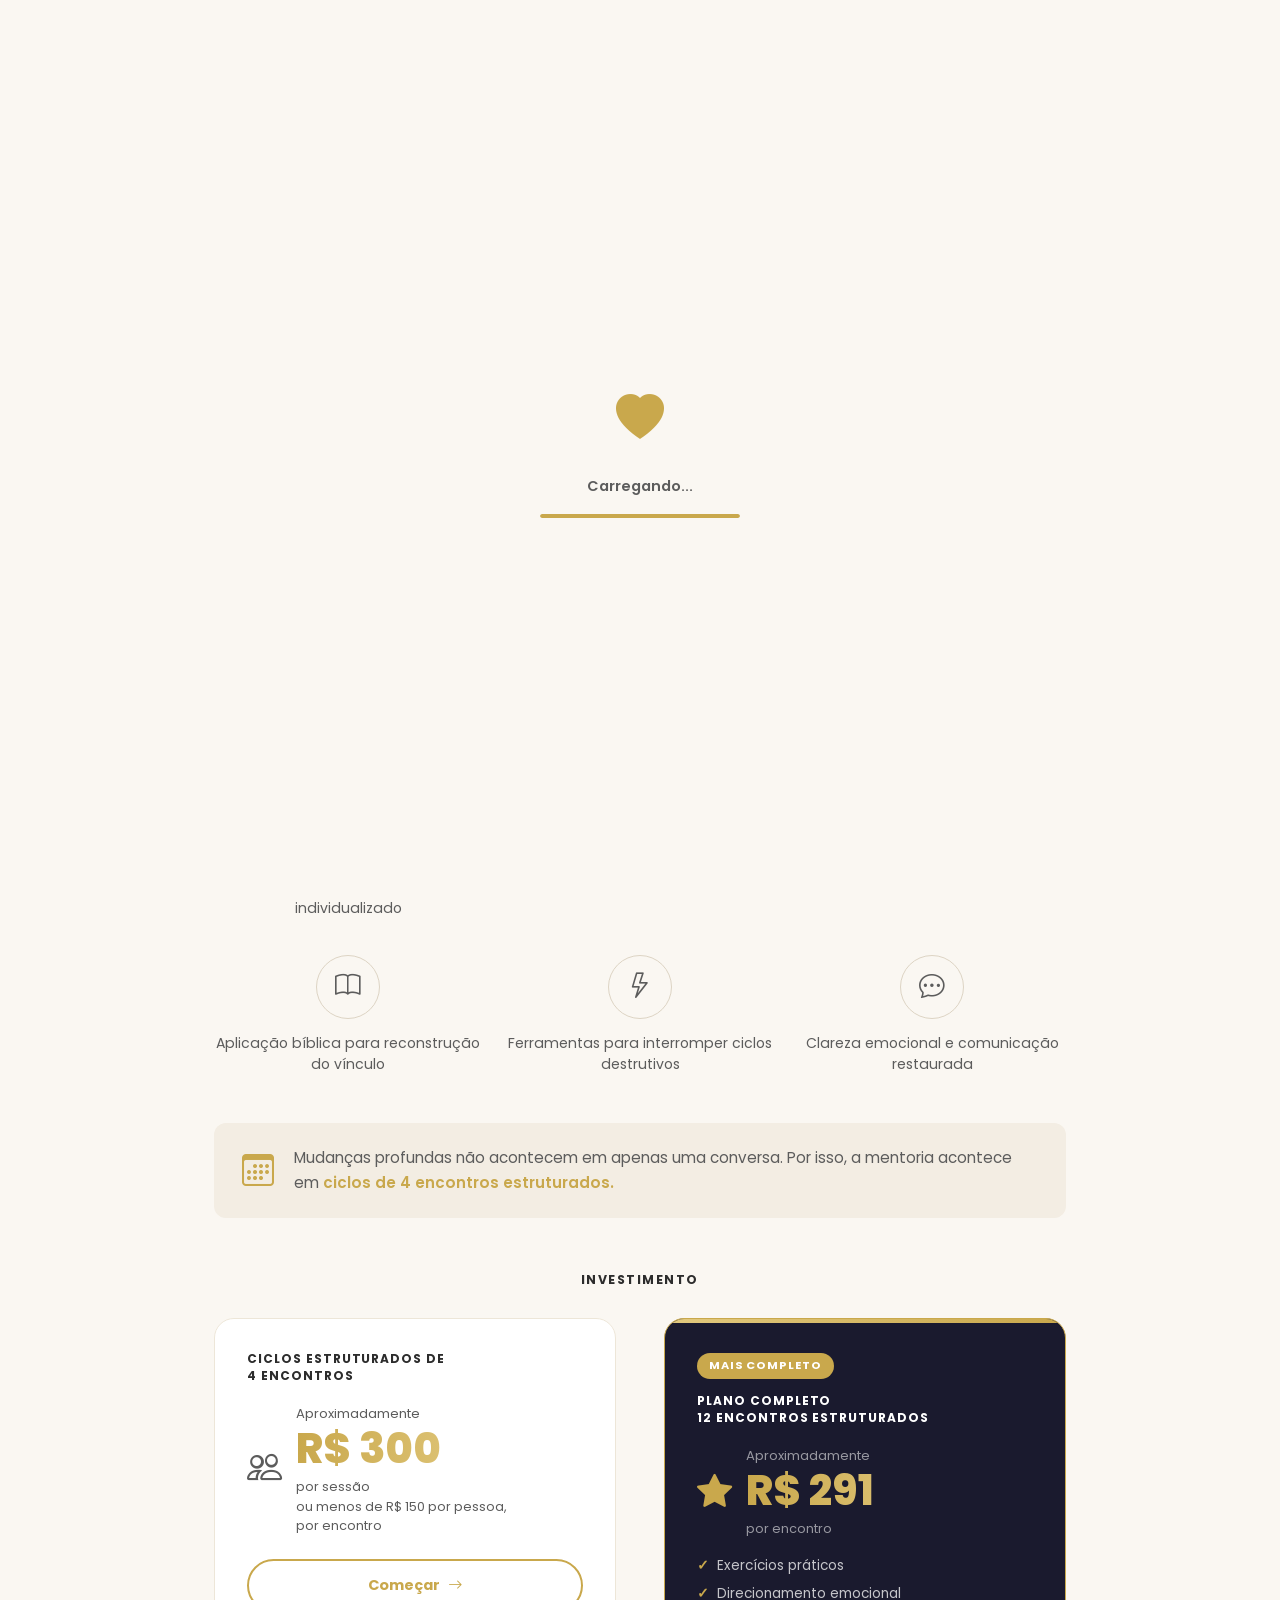
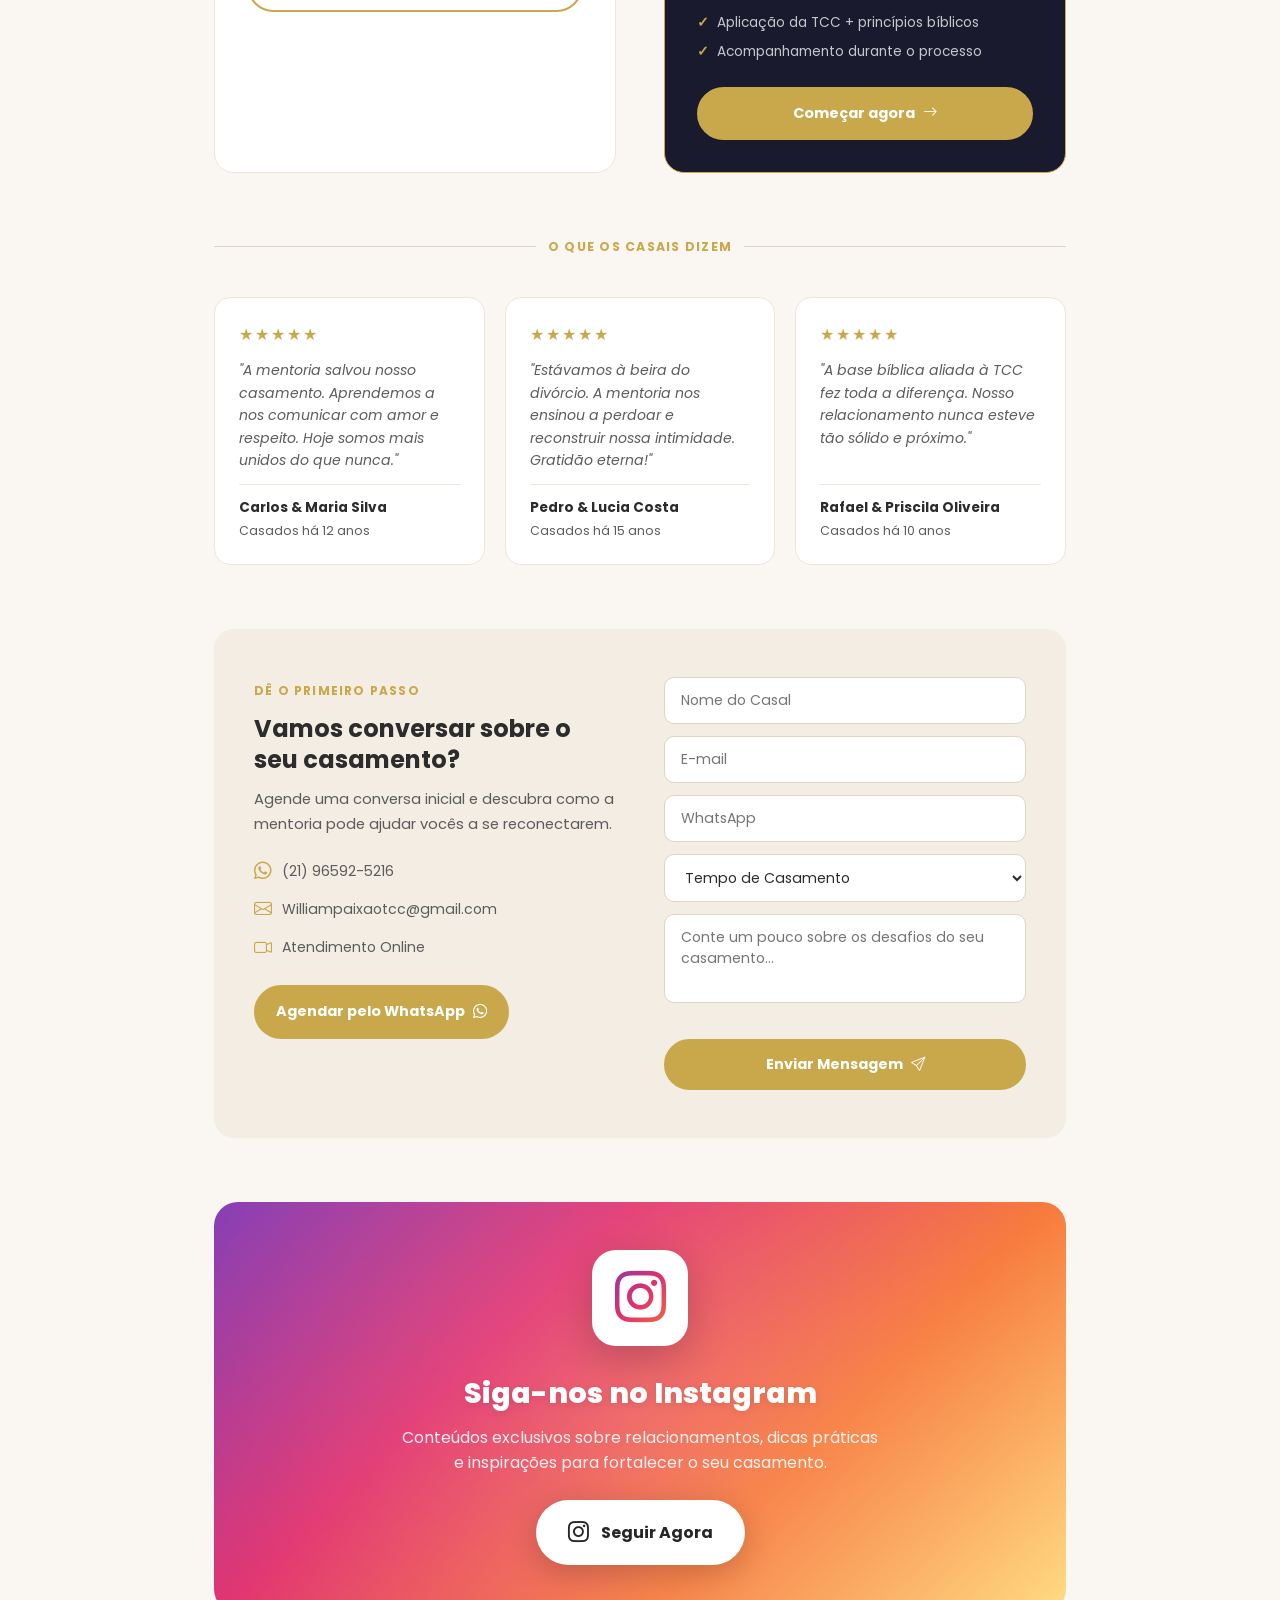
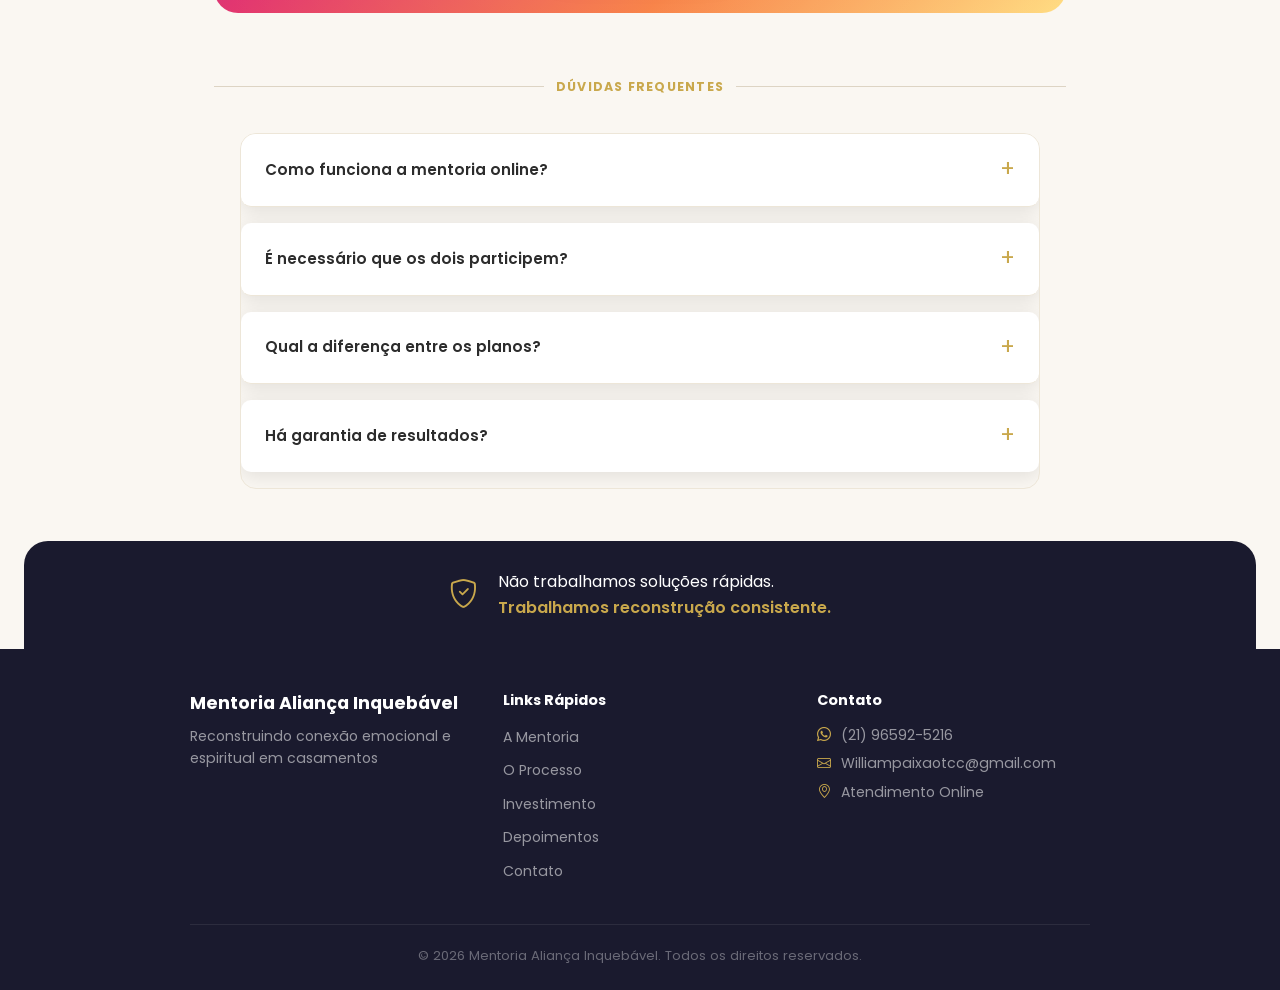
==== commit 2dc0538b: "feat: add Instagram section with animations" ====
--- a/index.html
+++ b/index.html
@@ -657,8 +657,127 @@
             background: #b8932f;
         }
 
+        /* ===== INSTAGRAM SECTION ===== */
+        .instagram-section {
+            max-width: 900px;
+            margin: 64px auto 0;
+            padding: 0 24px;
+        }
+        .instagram-inner {
+            background: linear-gradient(135deg, #833AB4, #E1306C, #F77737, #FFDC80);
+            border-radius: 24px;
+            padding: 48px 40px;
+            display: flex;
+            flex-direction: column;
+            align-items: center;
+            text-align: center;
+            gap: 24px;
+            position: relative;
+            overflow: hidden;
+        }
+        .instagram-inner::before {
+            content: '';
+            position: absolute;
+            top: -50%;
+            left: -50%;
+            width: 200%;
+            height: 200%;
+            background: radial-gradient(circle, rgba(255,255,255,0.15) 0%, transparent 60%);
+            animation: shimmerInsta 8s ease-in-out infinite;
+        }
+        @keyframes shimmerInsta {
+            0%, 100% { transform: translate(0, 0); }
+            50% { transform: translate(30px, 30px); }
+        }
+        .instagram-icon-wrap {
+            width: 96px;
+            height: 96px;
+            background: #fff;
+            border-radius: 24px;
+            display: flex;
+            align-items: center;
+            justify-content: center;
+            box-shadow: 0 12px 40px rgba(0,0,0,0.2);
+            animation: floatInsta 3s ease-in-out infinite;
+            z-index: 1;
+        }
+        @keyframes floatInsta {
+            0%, 100% { transform: translateY(0) rotate(0deg); }
+            50% { transform: translateY(-10px) rotate(3deg); }
+        }
+        .instagram-icon-wrap i {
+            font-size: 3.2rem;
+            background: linear-gradient(135deg, #833AB4, #E1306C, #F77737);
+            -webkit-background-clip: text;
+            -webkit-text-fill-color: transparent;
+            background-clip: text;
+        }
+        .instagram-text {
+            z-index: 1;
+        }
+        .instagram-text h2 {
+            font-size: 1.8rem;
+            font-weight: 800;
+            color: #fff;
+            margin-bottom: 8px;
+            text-shadow: 0 2px 8px rgba(0,0,0,0.1);
+        }
+        .instagram-text p {
+            font-size: 1rem;
+            color: rgba(255,255,255,0.9);
+            max-width: 480px;
+            margin: 0 auto;
+        }
+        .instagram-btn {
+            display: inline-flex;
+            align-items: center;
+            gap: 12px;
+            background: #fff;
+            color: #262626;
+            font-family: 'Poppins', sans-serif;
+            font-size: 1rem;
+            font-weight: 700;
+            padding: 16px 32px;
+            border-radius: 50px;
+            text-decoration: none;
+            border: none;
+            cursor: pointer;
+            box-shadow: 0 8px 32px rgba(0,0,0,0.2);
+            transition: transform .25s, box-shadow .25s;
+            z-index: 1;
+        }
+        .instagram-btn:hover {
+            transform: translateY(-4px) scale(1.02);
+            box-shadow: 0 12px 40px rgba(0,0,0,0.28);
+        }
+        .instagram-btn i {
+            font-size: 1.3rem;
+        }
+
         /* ===== RESPONSIVE ===== */
         @media (max-width: 768px) {
+            .instagram-inner {
+                padding: 36px 24px;
+            }
+            .instagram-icon-wrap {
+                width: 80px;
+                height: 80px;
+                border-radius: 20px;
+            }
+            .instagram-icon-wrap i {
+                font-size: 2.6rem;
+            }
+            .instagram-text h2 {
+                font-size: 1.5rem;
+            }
+            .instagram-text p {
+                font-size: 0.92rem;
+            }
+            .instagram-btn {
+                padding: 14px 28px;
+                font-size: 0.95rem;
+            }
+
             .nav-menu { display: none; }
             .hamburger { display: flex; }
 
@@ -1029,6 +1148,23 @@
         </div>
     </section>
 
+    <!-- SEÇÃO SIGA-NOS NO INSTAGRAM -->
+    <section class="instagram-section reveal">
+        <div class="instagram-inner">
+            <div class="instagram-icon-wrap">
+                <i class="bi bi-instagram"></i>
+            </div>
+            <div class="instagram-text">
+                <h2>Siga-nos no Instagram</h2>
+                <p>Conteúdos exclusivos sobre relacionamentos, dicas práticas e inspirações para fortalecer o seu casamento.</p>
+            </div>
+            <a href="https://www.instagram.com/williampaixaomentordecasais" target="_blank" class="instagram-btn">
+                <i class="bi bi-instagram"></i>
+                Seguir Agora
+            </a>
+        </div>
+    </section>
+
     <!-- FAQ -->
     <section class="faq-section reveal">
         <div class="beneficios-label" style="margin-bottom:36px">
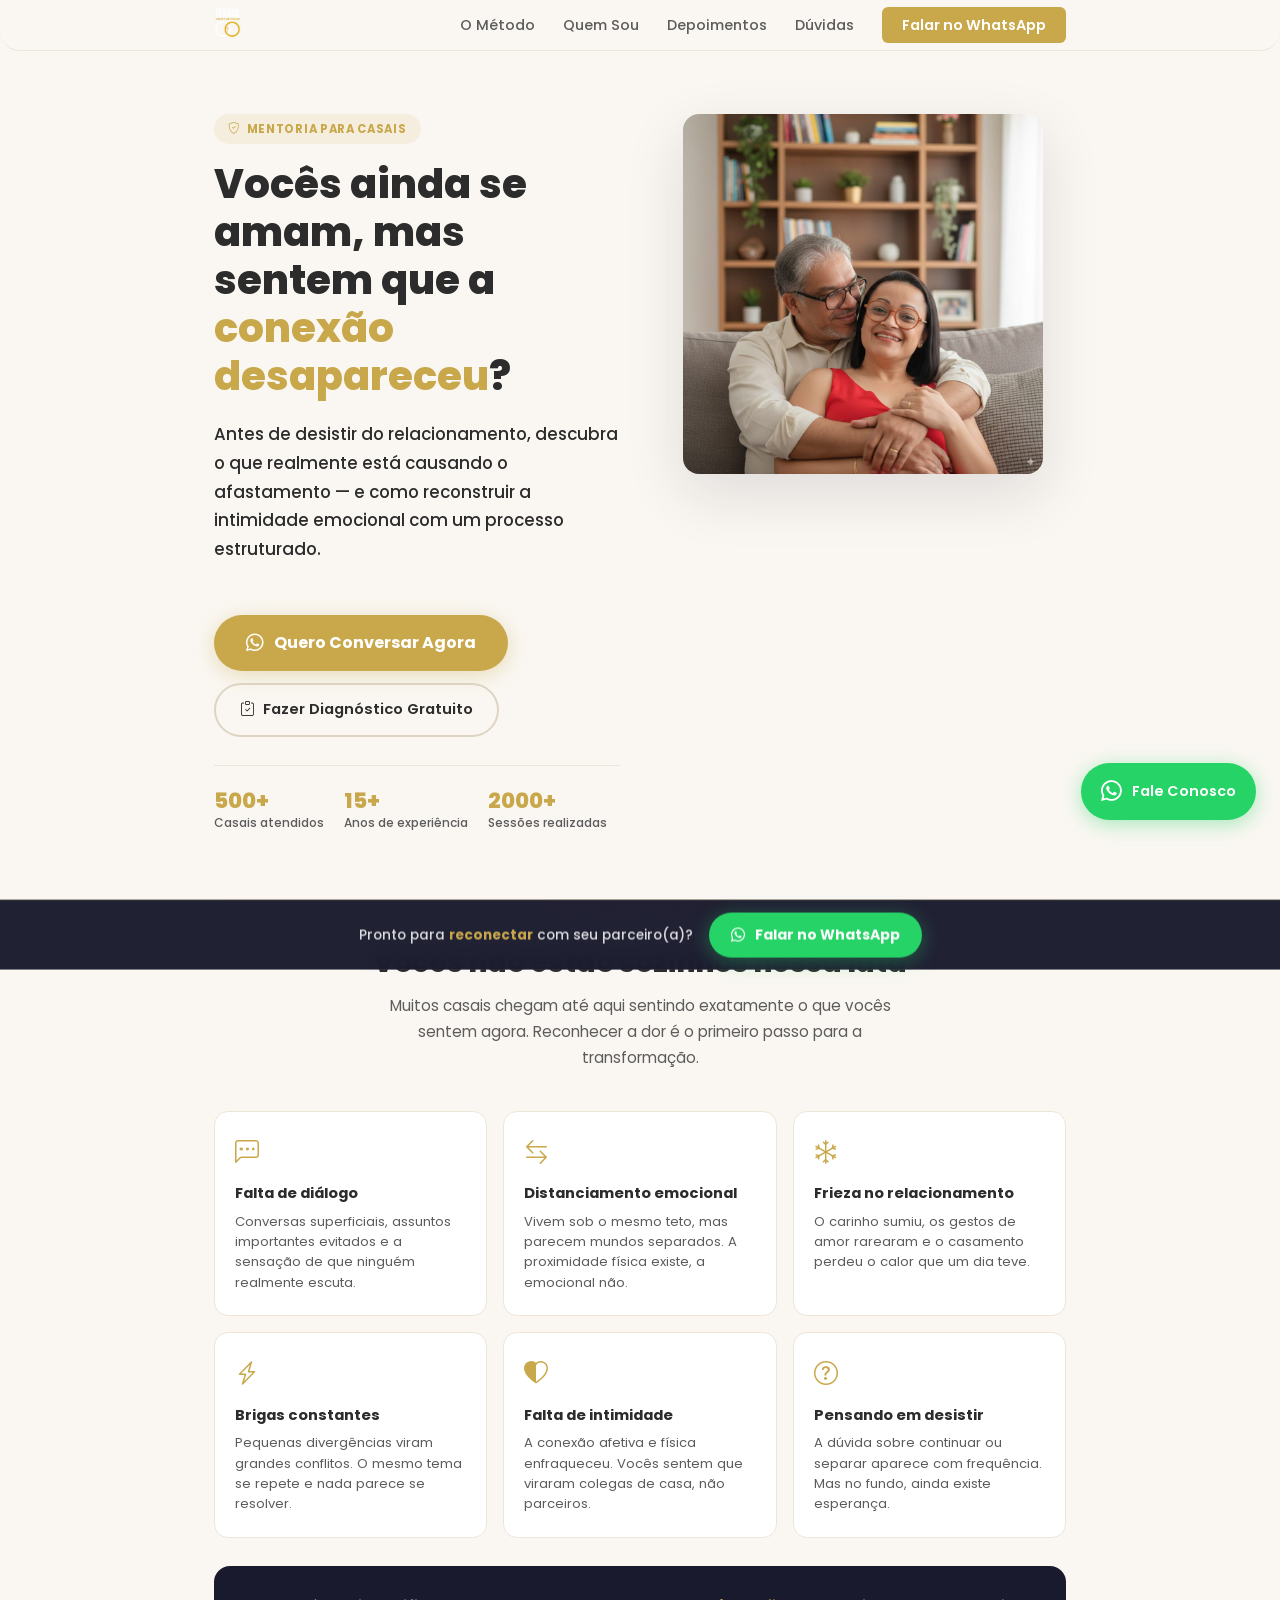
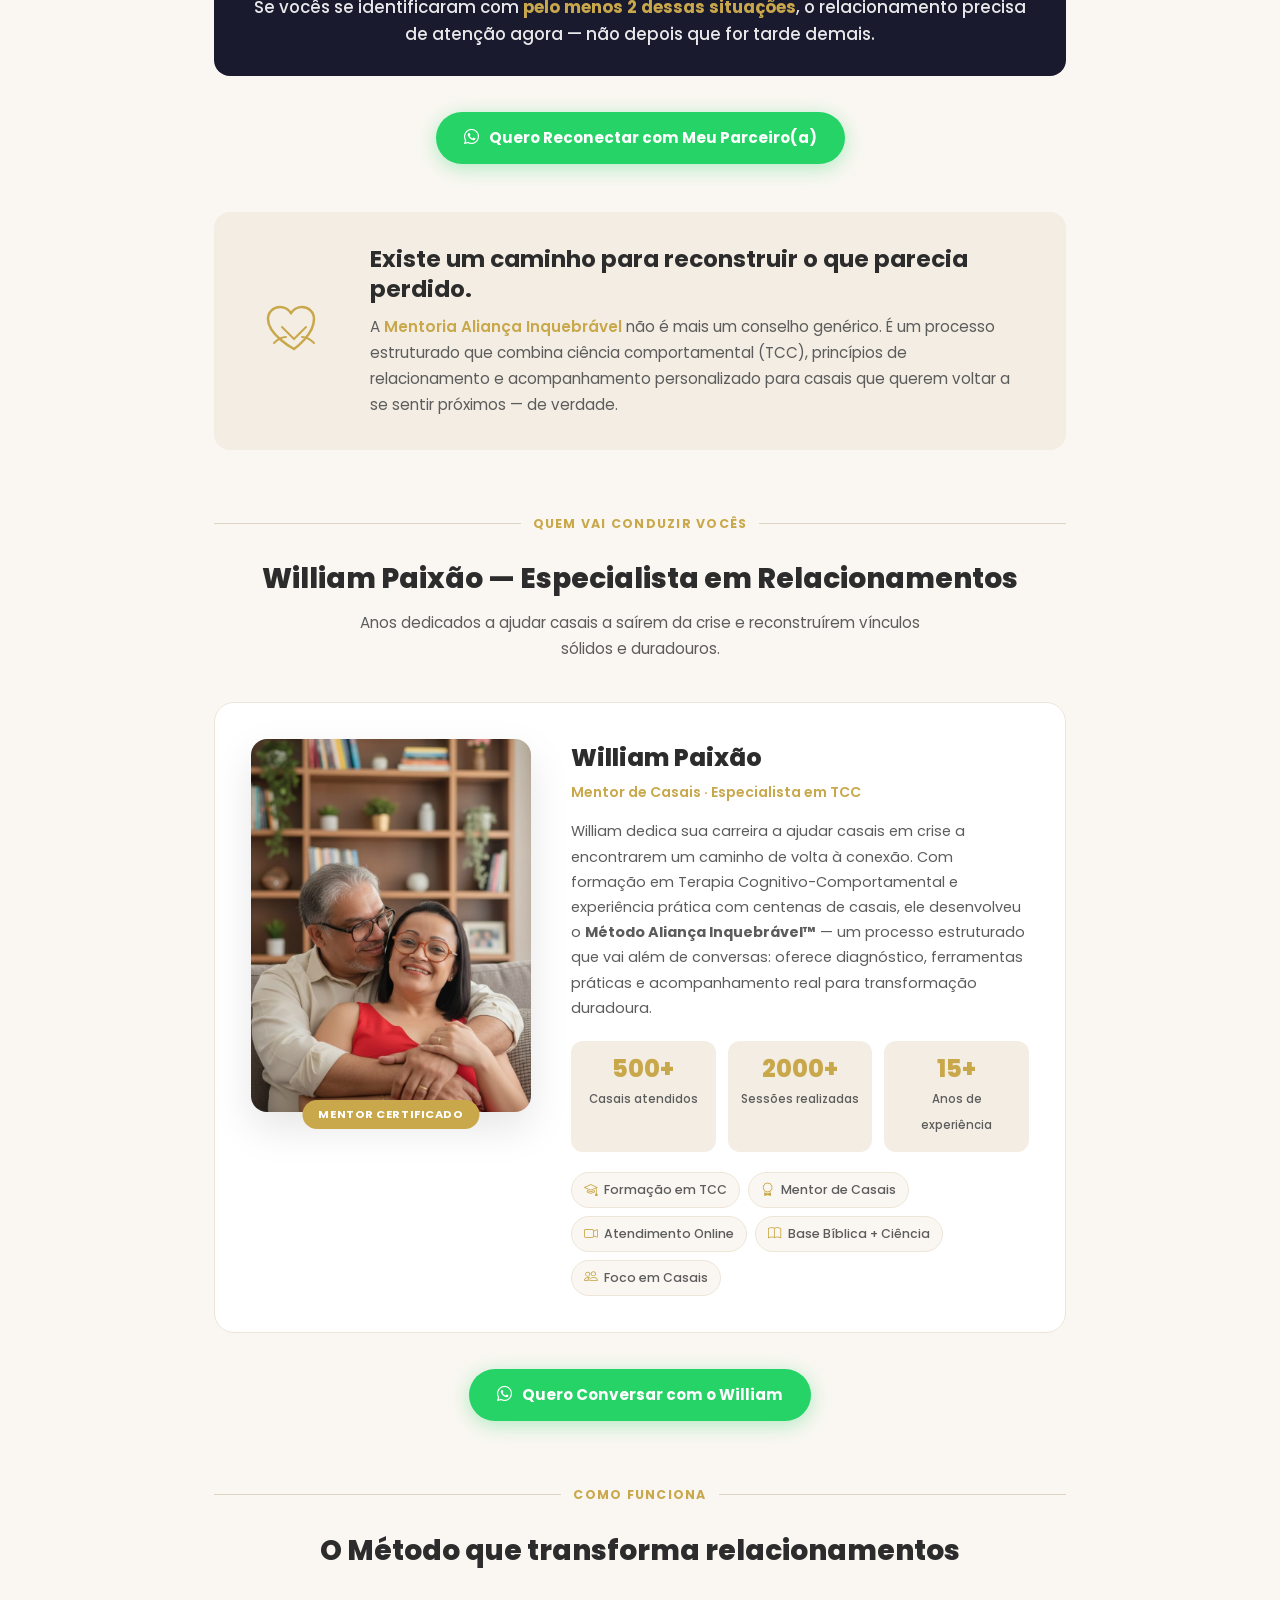
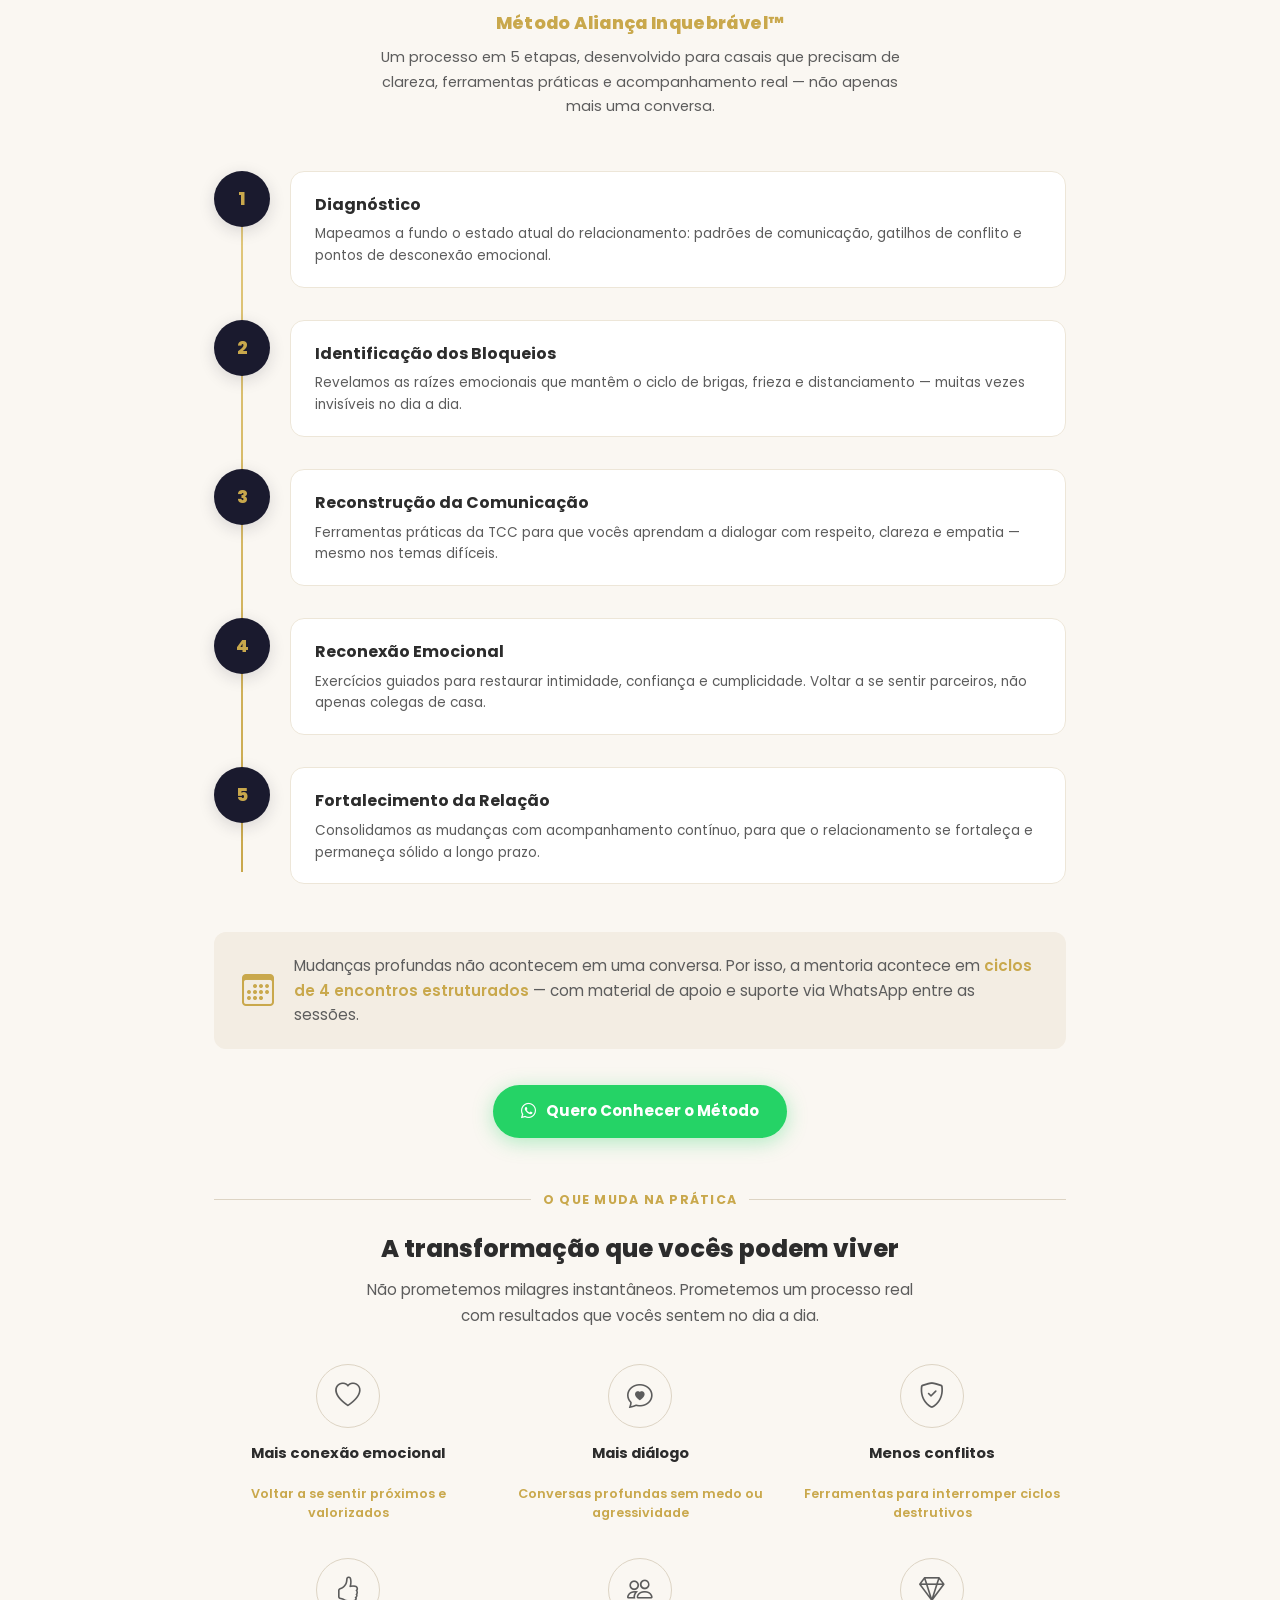
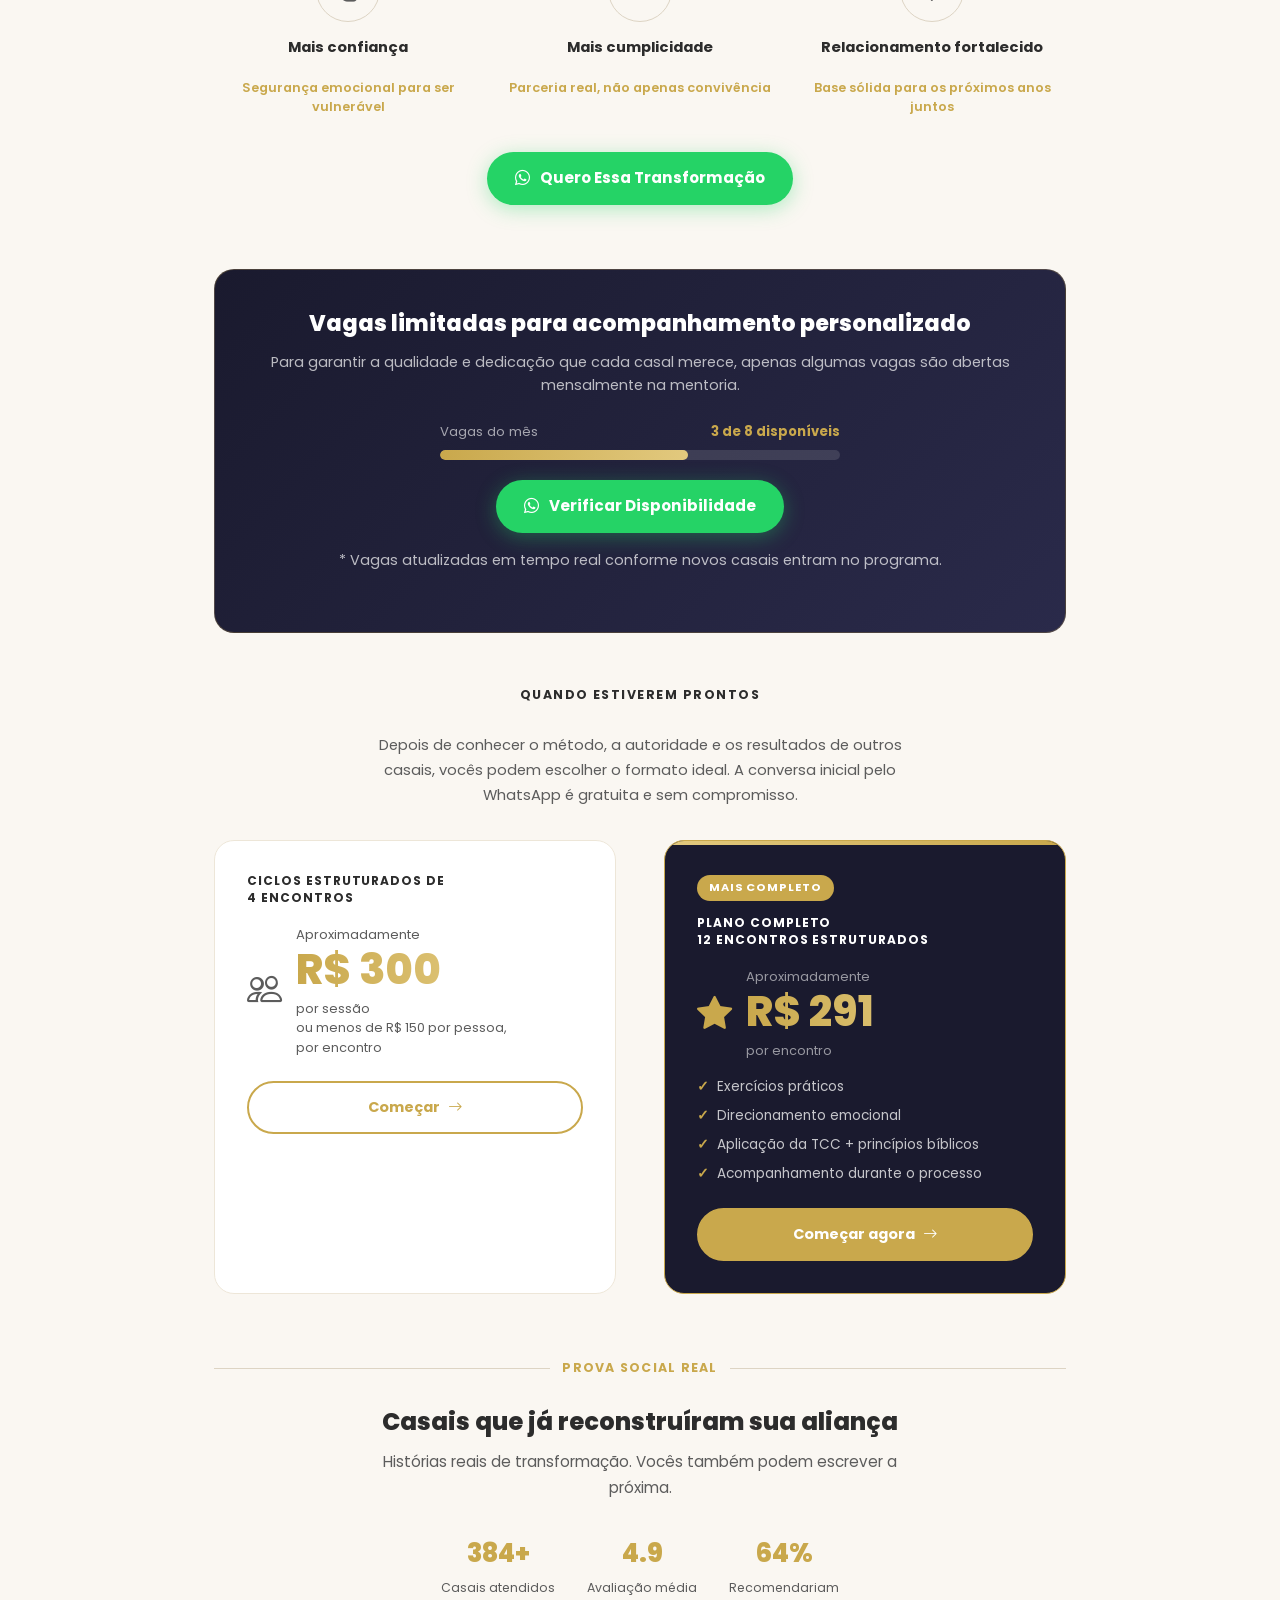
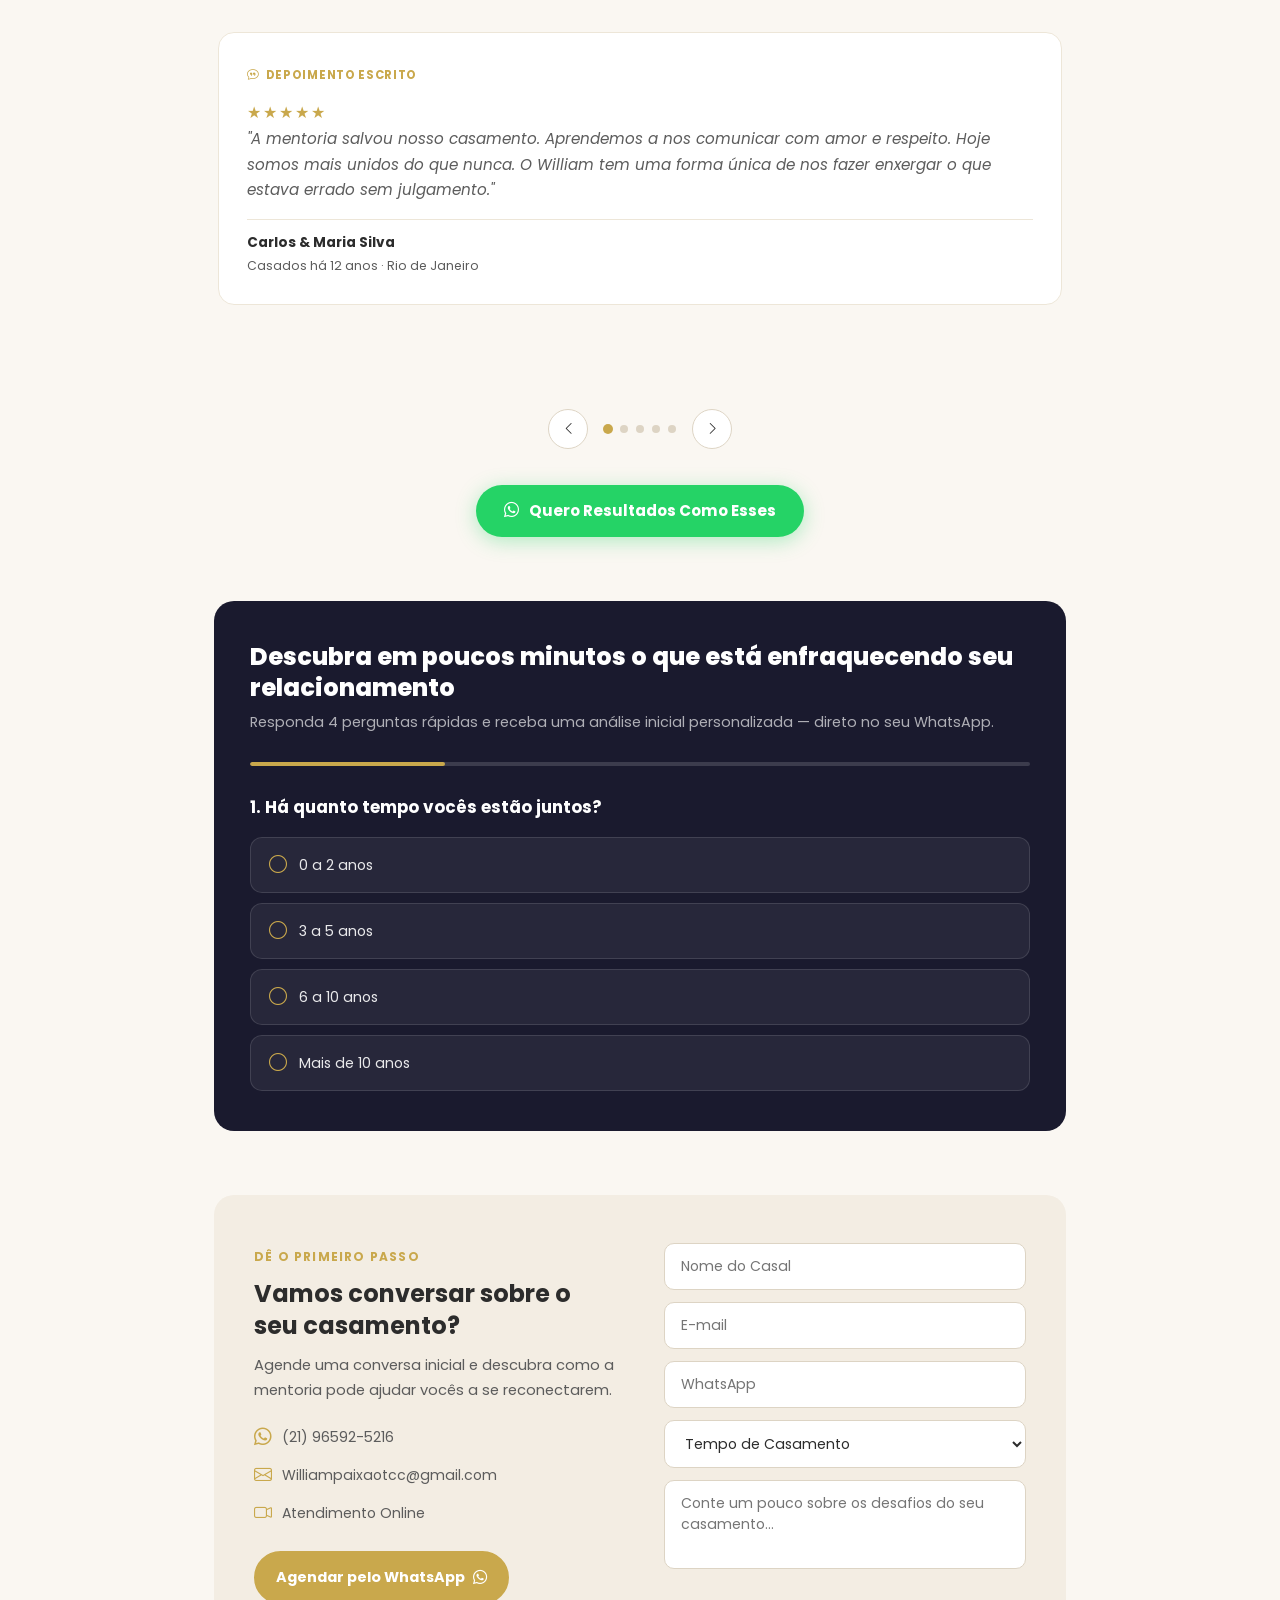
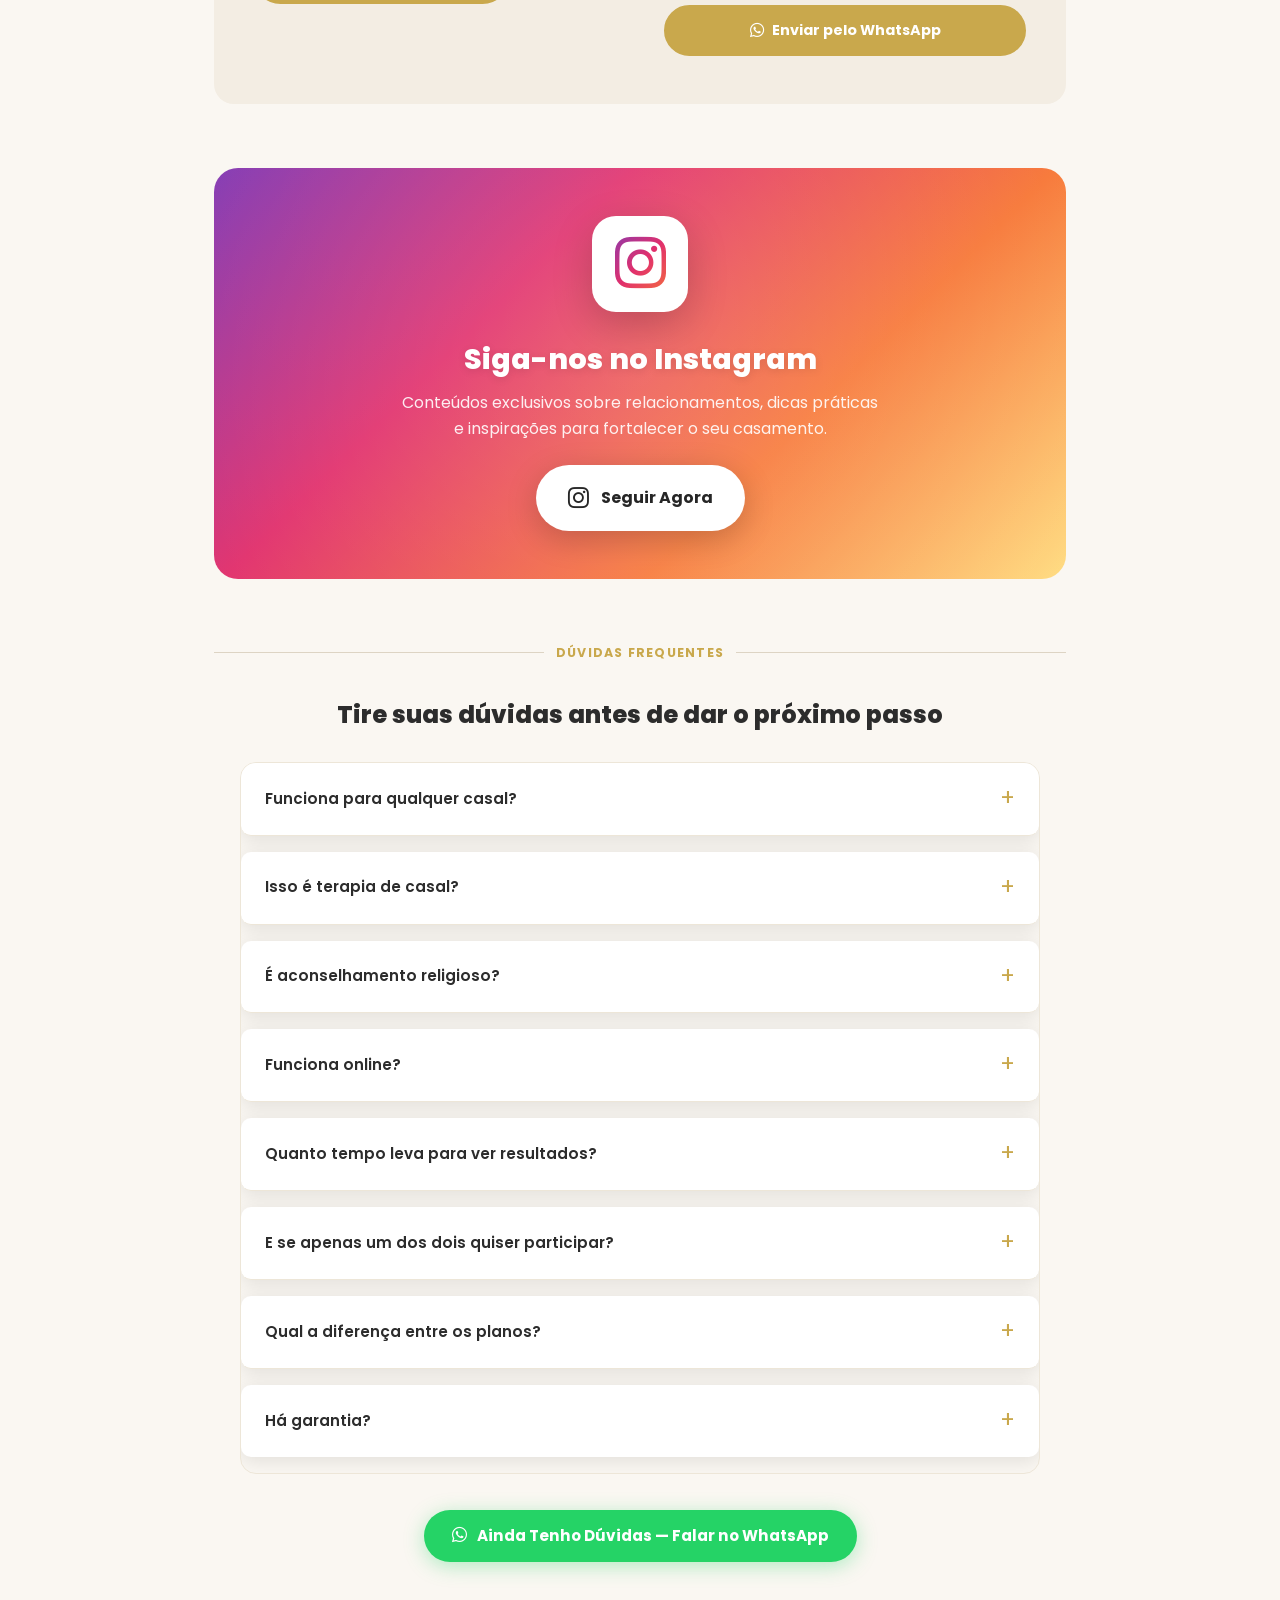
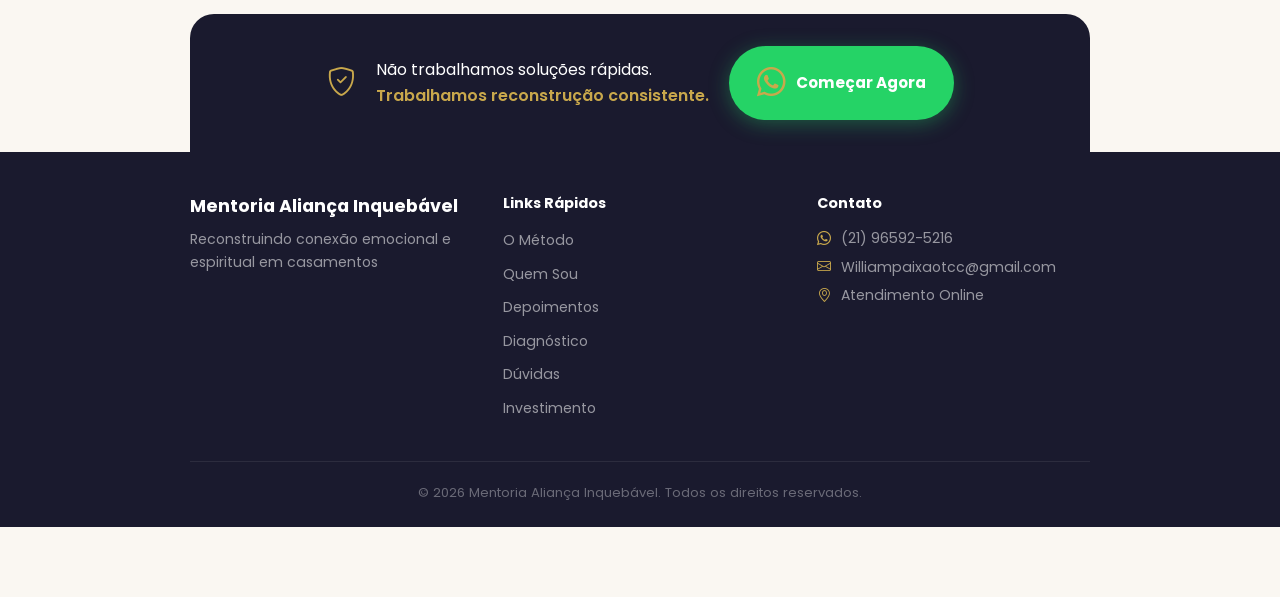
==== commit efe098c8: "Update project files" ====
--- a/index.html
+++ b/index.html
@@ -3,13 +3,13 @@
 <head>
     <meta charset="UTF-8">
     <meta name="viewport" content="width=device-width, initial-scale=1.0, maximum-scale=1.0, user-scalable=no">
-    <title>Mentoria Aliança Inquebável - Reconstruindo Casamentos</title>
+    <title>Aliança Inquebrável — Mentoria para Casais em Crise | William Paixão</title>
     <link rel="stylesheet" href="styles.css">
     <link href="https://fonts.googleapis.com/css2?family=Poppins:ital,wght@0,300;0,400;0,600;0,700;0,800;1,400&display=swap" rel="stylesheet">
     <link rel="preconnect" href="https://fonts.googleapis.com">
     <link rel="preconnect" href="https://fonts.gstatic.com" crossorigin>
     <link href="https://cdn.jsdelivr.net/npm/bootstrap-icons@1.11.0/font/bootstrap-icons.css" rel="stylesheet">
-    <meta name="description" content="Mentoria Aliança Inquebável - Para casais que querem reconstruir conexão emocional e espiritual. Ciclos de 4 encontros estruturados.">
+    <meta name="description" content="Mentoria Aliança Inquebrável para casais em crise. Método estruturado com William Paixão. Reconecte emocionalmente antes de desistir. Agende pelo WhatsApp.">
     <link rel="icon" type="image/png" href="galery/logo.png">
 
     <style>
@@ -77,8 +77,11 @@
             border-radius: 6px;
             font-weight: 600 !important;
         }
-        .hamburger { display: none; flex-direction: column; gap: 5px; cursor: pointer; }
-        .hamburger span { width: 24px; height: 2px; background: var(--text); border-radius: 2px; }
+        .hamburger { display: none; flex-direction: column; gap: 5px; cursor: pointer; z-index: 101; }
+        .hamburger span { width: 24px; height: 2px; background: var(--text); border-radius: 2px; transition: transform .3s, opacity .3s; }
+        .hamburger.active span:nth-child(1) { transform: translateY(7px) rotate(45deg); }
+        .hamburger.active span:nth-child(2) { opacity: 0; }
+        .hamburger.active span:nth-child(3) { transform: translateY(-7px) rotate(-45deg); }
 
         /* ===== HERO ===== */
         .hero {
@@ -358,12 +361,16 @@
         .cta-final {
             background: var(--dark);
             margin: 52px 24px 0;
-            padding: 28px 24px;
+            padding: 32px 28px;
             display: flex;
             align-items: center;
             justify-content: center;
+            flex-wrap: wrap;
             gap: 20px;
             border-radius: 24px 24px 0 0;
+            max-width: 900px;
+            margin-left: auto;
+            margin-right: auto;
         }
         .cta-final i {
             font-size: 1.8rem;
@@ -778,7 +785,23 @@
                 font-size: 0.95rem;
             }
 
-            .nav-menu { display: none; }
+            .nav-menu {
+                display: none;
+                position: fixed;
+                top: 58px;
+                left: 0;
+                right: 0;
+                background: rgba(250,247,242,.98);
+                backdrop-filter: blur(10px);
+                flex-direction: column;
+                padding: 20px 24px 28px;
+                gap: 4px;
+                border-bottom: 1px solid #EDE6D8;
+                box-shadow: 0 8px 24px rgba(0,0,0,.06);
+            }
+            .nav-menu.active { display: flex; }
+            .nav-menu a { padding: 12px 0; font-size: 1rem; }
+            .nav-menu .btn-nav { text-align: center; margin-top: 8px; }
             .hamburger { display: flex; }
 
             .hero {
@@ -920,7 +943,688 @@
             padding: 0 24px;
             transition: max-height .35s ease, padding .35s ease;
         }
-        .faq-item.open .faq-a { max-height: 200px; padding: 0 24px 18px; }
+        .faq-item.open .faq-a { max-height: 400px; padding: 0 24px 18px; }
+
+        /* ===== SECTION UTILS ===== */
+        .section-wrap {
+            max-width: 900px;
+            margin: 64px auto 0;
+            padding: 0 24px;
+        }
+        .section-head { text-align: center; margin-bottom: 40px; }
+        .section-head h2 {
+            font-size: 1.75rem;
+            font-weight: 800;
+            color: var(--text);
+            line-height: 1.3;
+            margin-bottom: 12px;
+        }
+        .section-head p {
+            font-size: 0.95rem;
+            color: var(--text-soft);
+            max-width: 560px;
+            margin: 0 auto;
+            line-height: 1.7;
+        }
+        .section-cta {
+            text-align: center;
+            margin-top: 36px;
+        }
+        .btn-whatsapp {
+            display: inline-flex;
+            align-items: center;
+            gap: 10px;
+            background: #25D366;
+            color: #fff;
+            font-family: 'Poppins', sans-serif;
+            font-size: 0.95rem;
+            font-weight: 700;
+            padding: 14px 28px;
+            border-radius: 50px;
+            text-decoration: none;
+            border: none;
+            cursor: pointer;
+            box-shadow: 0 4px 20px rgba(37,211,102,.35);
+            transition: transform .2s, box-shadow .2s;
+        }
+        .btn-whatsapp:hover {
+            transform: translateY(-3px);
+            box-shadow: 0 8px 28px rgba(37,211,102,.45);
+        }
+        .btn-outline {
+            display: inline-flex;
+            align-items: center;
+            gap: 8px;
+            background: transparent;
+            color: var(--text);
+            font-family: 'Poppins', sans-serif;
+            font-size: 0.92rem;
+            font-weight: 600;
+            padding: 13px 24px;
+            border-radius: 50px;
+            text-decoration: none;
+            border: 2px solid #DDD4C4;
+            cursor: pointer;
+            transition: border-color .2s, color .2s, transform .2s;
+        }
+        .btn-outline:hover {
+            border-color: var(--gold);
+            color: var(--gold);
+            transform: translateY(-2px);
+        }
+        .hero-ctas {
+            display: flex;
+            flex-wrap: wrap;
+            gap: 12px;
+            margin-top: 24px;
+        }
+        .hero-subheadline {
+            font-size: 1.05rem !important;
+            color: var(--text) !important;
+            font-weight: 500;
+            margin-bottom: 16px !important;
+        }
+        .hero-trust {
+            display: flex;
+            flex-wrap: wrap;
+            gap: 20px;
+            margin-top: 28px;
+            padding-top: 24px;
+            border-top: 1px solid #EDE6D8;
+        }
+        .hero-trust-item {
+            display: flex;
+            flex-direction: column;
+            gap: 2px;
+        }
+        .hero-trust-item strong {
+            font-size: 1.35rem;
+            font-weight: 800;
+            color: var(--gold);
+            line-height: 1;
+        }
+        .hero-trust-item span {
+            font-size: 0.75rem;
+            color: var(--text-soft);
+            font-weight: 500;
+        }
+        .hero-badge {
+            display: inline-flex;
+            align-items: center;
+            gap: 6px;
+            background: rgba(201,168,76,.12);
+            color: var(--gold);
+            font-size: 0.72rem;
+            font-weight: 700;
+            letter-spacing: .06em;
+            text-transform: uppercase;
+            padding: 6px 14px;
+            border-radius: 50px;
+            margin-bottom: 16px;
+        }
+        .hero-right img {
+            box-shadow: 0 20px 60px rgba(26,26,46,.12);
+        }
+        .hero-right::after {
+            content: '';
+            position: absolute;
+            bottom: -12px;
+            right: -12px;
+            width: 80%;
+            height: 80%;
+            border: 2px solid var(--gold-light);
+            border-radius: 16px;
+            z-index: -1;
+            opacity: .4;
+        }
+
+        /* ===== DOR ===== */
+        .dor-grid {
+            display: grid;
+            grid-template-columns: repeat(3, 1fr);
+            gap: 16px;
+        }
+        .dor-card {
+            background: #fff;
+            border: 1.5px solid #EDE6D8;
+            border-radius: 14px;
+            padding: 22px 20px;
+            transition: transform .3s, border-color .3s, box-shadow .3s;
+        }
+        .dor-card:hover {
+            transform: translateY(-4px);
+            border-color: var(--gold-light);
+            box-shadow: 0 12px 32px rgba(0,0,0,.06);
+        }
+        .dor-card i {
+            font-size: 1.5rem;
+            color: var(--gold);
+            margin-bottom: 12px;
+            display: block;
+        }
+        .dor-card h3 {
+            font-size: 0.92rem;
+            font-weight: 700;
+            color: var(--text);
+            margin-bottom: 8px;
+            line-height: 1.35;
+        }
+        .dor-card p {
+            font-size: 0.82rem;
+            color: var(--text-soft);
+            line-height: 1.55;
+        }
+        .dor-highlight {
+            background: var(--dark);
+            border-radius: 16px;
+            padding: 28px 32px;
+            margin-top: 28px;
+            text-align: center;
+        }
+        .dor-highlight p {
+            font-size: 1.05rem;
+            color: rgba(255,255,255,.9);
+            line-height: 1.6;
+            font-weight: 500;
+        }
+        .dor-highlight .gold { color: var(--gold); font-weight: 700; }
+
+        /* ===== AUTORIDADE ===== */
+        .autoridade-inner {
+            display: grid;
+            grid-template-columns: 280px 1fr;
+            gap: 40px;
+            align-items: start;
+            background: #fff;
+            border: 1.5px solid #EDE6D8;
+            border-radius: 20px;
+            padding: 36px;
+        }
+        .autoridade-foto-wrap { position: relative; }
+        .autoridade-foto {
+            width: 100%;
+            border-radius: 16px;
+            object-fit: cover;
+            aspect-ratio: 3/4;
+            box-shadow: 0 16px 40px rgba(0,0,0,.1);
+        }
+        .autoridade-badge {
+            position: absolute;
+            bottom: -10px;
+            left: 50%;
+            transform: translateX(-50%);
+            background: var(--gold);
+            color: #fff;
+            font-size: 0.7rem;
+            font-weight: 700;
+            letter-spacing: .05em;
+            text-transform: uppercase;
+            padding: 6px 16px;
+            border-radius: 50px;
+            white-space: nowrap;
+        }
+        .autoridade-content h3 {
+            font-size: 1.5rem;
+            font-weight: 800;
+            margin-bottom: 4px;
+        }
+        .autoridade-role {
+            font-size: 0.88rem;
+            color: var(--gold);
+            font-weight: 600;
+            margin-bottom: 16px;
+        }
+        .autoridade-bio {
+            font-size: 0.9rem;
+            color: var(--text-soft);
+            line-height: 1.75;
+            margin-bottom: 20px;
+        }
+        .autoridade-metrics {
+            display: grid;
+            grid-template-columns: repeat(3, 1fr);
+            gap: 12px;
+            margin-bottom: 20px;
+        }
+        .metric-card {
+            background: var(--cream-card);
+            border-radius: 12px;
+            padding: 16px 12px;
+            text-align: center;
+        }
+        .metric-card strong {
+            display: block;
+            font-size: 1.5rem;
+            font-weight: 800;
+            color: var(--gold);
+            line-height: 1;
+            margin-bottom: 4px;
+        }
+        .metric-card span {
+            font-size: 0.72rem;
+            color: var(--text-soft);
+            font-weight: 500;
+            line-height: 1.3;
+        }
+        .autoridade-tags {
+            display: flex;
+            flex-wrap: wrap;
+            gap: 8px;
+        }
+        .autoridade-tag {
+            display: inline-flex;
+            align-items: center;
+            gap: 6px;
+            background: var(--cream);
+            border: 1px solid #EDE6D8;
+            font-size: 0.78rem;
+            color: var(--text-soft);
+            padding: 6px 12px;
+            border-radius: 50px;
+            font-weight: 500;
+        }
+        .autoridade-tag i { color: var(--gold); font-size: 0.85rem; }
+
+        /* ===== MÉTODO ===== */
+        .metodo-intro {
+            text-align: center;
+            margin-bottom: 36px;
+        }
+        .metodo-intro .metodo-tm {
+            font-size: 1.1rem;
+            font-weight: 800;
+            color: var(--gold);
+            letter-spacing: .02em;
+        }
+        .metodo-steps {
+            display: flex;
+            flex-direction: column;
+            gap: 0;
+            position: relative;
+        }
+        .metodo-steps::before {
+            content: '';
+            position: absolute;
+            left: 27px;
+            top: 28px;
+            bottom: 28px;
+            width: 2px;
+            background: linear-gradient(to bottom, var(--gold-light), var(--gold));
+        }
+        .metodo-step {
+            display: flex;
+            gap: 20px;
+            align-items: flex-start;
+            padding: 16px 0;
+            position: relative;
+        }
+        .metodo-num {
+            width: 56px;
+            height: 56px;
+            border-radius: 50%;
+            background: var(--dark);
+            color: var(--gold);
+            font-size: 1.1rem;
+            font-weight: 800;
+            display: flex;
+            align-items: center;
+            justify-content: center;
+            flex-shrink: 0;
+            z-index: 1;
+            box-shadow: 0 4px 16px rgba(26,26,46,.15);
+        }
+        .metodo-step-content {
+            background: #fff;
+            border: 1.5px solid #EDE6D8;
+            border-radius: 14px;
+            padding: 20px 24px;
+            flex: 1;
+            transition: transform .3s, box-shadow .3s;
+        }
+        .metodo-step:hover .metodo-step-content {
+            transform: translateX(6px);
+            box-shadow: 0 8px 24px rgba(0,0,0,.06);
+        }
+        .metodo-step-content h3 {
+            font-size: 1rem;
+            font-weight: 700;
+            margin-bottom: 6px;
+            color: var(--text);
+        }
+        .metodo-step-content p {
+            font-size: 0.85rem;
+            color: var(--text-soft);
+            line-height: 1.6;
+        }
+
+        /* ===== BENEFÍCIOS TRANSFORMAÇÃO ===== */
+        .beneficio-item h3 {
+            font-size: 0.92rem;
+            font-weight: 700;
+            color: var(--text);
+            margin-bottom: 4px;
+        }
+        .beneficio-item .beneficio-result {
+            font-size: 0.8rem;
+            color: var(--gold);
+            font-weight: 600;
+        }
+
+        /* ===== DEPOIMENTOS CARROSSEL ===== */
+        .depo-carousel-wrap {
+            position: relative;
+            overflow: hidden;
+        }
+        .depo-carousel {
+            display: flex;
+            transition: transform .45s cubic-bezier(.22,1,.36,1);
+        }
+        .depo-slide {
+            min-width: 100%;
+            padding: 0 4px;
+        }
+        .depo-slide-inner {
+            background: #fff;
+            border: 1.5px solid #EDE6D8;
+            border-radius: 16px;
+            padding: 28px;
+        }
+        .depo-type {
+            display: inline-flex;
+            align-items: center;
+            gap: 6px;
+            font-size: 0.72rem;
+            font-weight: 700;
+            letter-spacing: .06em;
+            text-transform: uppercase;
+            color: var(--gold);
+            margin-bottom: 16px;
+        }
+        .depo-carousel-nav {
+            display: flex;
+            align-items: center;
+            justify-content: center;
+            gap: 16px;
+            margin-top: 24px;
+        }
+        .depo-arrow {
+            width: 40px;
+            height: 40px;
+            border-radius: 50%;
+            border: 1.5px solid #DDD4C4;
+            background: #fff;
+            color: var(--text);
+            cursor: pointer;
+            display: flex;
+            align-items: center;
+            justify-content: center;
+            transition: border-color .2s, background .2s;
+        }
+        .depo-arrow:hover {
+            border-color: var(--gold);
+            background: var(--cream-card);
+        }
+        .depo-dots {
+            display: flex;
+            gap: 8px;
+        }
+        .depo-dot {
+            width: 8px;
+            height: 8px;
+            border-radius: 50%;
+            background: #DDD4C4;
+            border: none;
+            cursor: pointer;
+            padding: 0;
+            transition: background .2s, transform .2s;
+        }
+        .depo-dot.active {
+            background: var(--gold);
+            transform: scale(1.25);
+        }
+        .depo-wa-mock {
+            background: #ECE5DD;
+            border-radius: 12px;
+            padding: 16px;
+            max-width: 320px;
+        }
+        .depo-wa-bubble {
+            background: #fff;
+            border-radius: 8px 8px 8px 2px;
+            padding: 12px 14px;
+            font-size: 0.85rem;
+            color: var(--text);
+            line-height: 1.55;
+            box-shadow: 0 1px 2px rgba(0,0,0,.08);
+            font-style: normal;
+        }
+        .depo-wa-time {
+            font-size: 0.68rem;
+            color: #999;
+            text-align: right;
+            margin-top: 4px;
+        }
+        .depo-audio-mock {
+            display: flex;
+            align-items: center;
+            gap: 16px;
+            background: var(--cream-card);
+            border-radius: 12px;
+            padding: 20px;
+        }
+        .depo-play-btn {
+            width: 52px;
+            height: 52px;
+            border-radius: 50%;
+            background: var(--gold);
+            color: #fff;
+            display: flex;
+            align-items: center;
+            justify-content: center;
+            font-size: 1.3rem;
+            flex-shrink: 0;
+        }
+        .depo-audio-wave {
+            flex: 1;
+            height: 32px;
+            background: repeating-linear-gradient(90deg, var(--gold-light) 0 3px, transparent 3px 8px);
+            border-radius: 4px;
+            opacity: .5;
+        }
+        .depo-stats-bar {
+            display: flex;
+            justify-content: center;
+            gap: 32px;
+            margin-bottom: 32px;
+            flex-wrap: wrap;
+        }
+        .depo-stat {
+            text-align: center;
+        }
+        .depo-stat strong {
+            display: block;
+            font-size: 1.6rem;
+            font-weight: 800;
+            color: var(--gold);
+        }
+        .depo-stat span {
+            font-size: 0.78rem;
+            color: var(--text-soft);
+        }
+
+        /* ===== DIAGNÓSTICO ===== */
+        .diagnostico-card {
+            background: var(--dark);
+            border-radius: 20px;
+            padding: 40px 36px;
+            color: #fff;
+        }
+        .diagnostico-card h2 {
+            font-size: 1.5rem;
+            font-weight: 800;
+            margin-bottom: 8px;
+            line-height: 1.3;
+        }
+        .diagnostico-card > p {
+            font-size: 0.9rem;
+            color: rgba(255,255,255,.65);
+            margin-bottom: 28px;
+            line-height: 1.6;
+        }
+        .quiz-progress {
+            height: 4px;
+            background: rgba(255,255,255,.15);
+            border-radius: 4px;
+            margin-bottom: 28px;
+            overflow: hidden;
+        }
+        .quiz-progress-bar {
+            height: 100%;
+            background: var(--gold);
+            border-radius: 4px;
+            transition: width .4s ease;
+            width: 25%;
+        }
+        .quiz-step { display: none; }
+        .quiz-step.active { display: block; }
+        .quiz-step h3 {
+            font-size: 1.05rem;
+            font-weight: 700;
+            margin-bottom: 16px;
+        }
+        .quiz-options {
+            display: flex;
+            flex-direction: column;
+            gap: 10px;
+        }
+        .quiz-option {
+            display: flex;
+            align-items: center;
+            gap: 12px;
+            background: rgba(255,255,255,.06);
+            border: 1.5px solid rgba(255,255,255,.12);
+            border-radius: 12px;
+            padding: 14px 18px;
+            cursor: pointer;
+            font-size: 0.88rem;
+            color: rgba(255,255,255,.9);
+            transition: border-color .2s, background .2s;
+            text-align: left;
+            font-family: 'Poppins', sans-serif;
+        }
+        .quiz-option:hover, .quiz-option.selected {
+            border-color: var(--gold);
+            background: rgba(201,168,76,.12);
+        }
+        .quiz-option i { color: var(--gold); font-size: 1.1rem; }
+        .quiz-result {
+            text-align: center;
+            padding: 12px 0;
+        }
+        .quiz-result-icon {
+            font-size: 2.5rem;
+            color: var(--gold);
+            margin-bottom: 12px;
+        }
+        .quiz-result h3 {
+            font-size: 1.15rem;
+            margin-bottom: 10px;
+        }
+        .quiz-result p {
+            font-size: 0.88rem;
+            color: rgba(255,255,255,.7);
+            line-height: 1.6;
+            margin-bottom: 20px;
+        }
+
+        /* ===== ESCASSEZ ===== */
+        .escassez-card {
+            background: linear-gradient(135deg, var(--dark) 0%, #2a2a4a 100%);
+            border-radius: 20px;
+            padding: 36px 32px;
+            text-align: center;
+            color: #fff;
+            border: 1px solid rgba(201,168,76,.25);
+        }
+        .escassez-card h2 {
+            font-size: 1.4rem;
+            font-weight: 800;
+            margin-bottom: 10px;
+        }
+        .escassez-card > p {
+            font-size: 0.9rem;
+            color: rgba(255,255,255,.7);
+            margin-bottom: 24px;
+            line-height: 1.6;
+        }
+        .vagas-counter {
+            max-width: 400px;
+            margin: 0 auto 20px;
+        }
+        .vagas-label {
+            display: flex;
+            justify-content: space-between;
+            font-size: 0.82rem;
+            color: rgba(255,255,255,.6);
+            margin-bottom: 8px;
+        }
+        .vagas-label strong { color: var(--gold); }
+        .vagas-bar {
+            height: 10px;
+            background: rgba(255,255,255,.12);
+            border-radius: 10px;
+            overflow: hidden;
+        }
+        .vagas-fill {
+            height: 100%;
+            background: linear-gradient(90deg, var(--gold), var(--gold-light));
+            border-radius: 10px;
+            transition: width 1s ease;
+        }
+        .escassez-note {
+            font-size: 0.78rem;
+            color: rgba(255,255,255,.45);
+            margin-top: 16px;
+        }
+
+        /* ===== STICKY CTA ===== */
+        .sticky-cta {
+            position: fixed;
+            bottom: 0;
+            left: 0;
+            right: 0;
+            z-index: 998;
+            background: rgba(26,26,46,.97);
+            backdrop-filter: blur(10px);
+            padding: 12px 20px;
+            display: flex;
+            align-items: center;
+            justify-content: center;
+            gap: 16px;
+            transform: translateY(100%);
+            transition: transform .35s cubic-bezier(.22,1,.36,1);
+            border-top: 1px solid rgba(201,168,76,.2);
+        }
+        .sticky-cta.visible { transform: translateY(0); }
+        .sticky-cta-text {
+            font-size: 0.85rem;
+            color: rgba(255,255,255,.85);
+            font-weight: 500;
+        }
+        .sticky-cta-text strong { color: var(--gold); }
+        .sticky-cta .btn-whatsapp { padding: 11px 22px; font-size: 0.88rem; }
+        body.has-sticky-cta { padding-bottom: 70px; }
+        body.has-sticky-cta .whatsapp-float { bottom: 80px; }
+
+        /* ===== INVESTIMENTO INTRO ===== */
+        .investimento-intro {
+            text-align: center;
+            max-width: 560px;
+            margin: 0 auto 32px;
+            font-size: 0.92rem;
+            color: var(--text-soft);
+            line-height: 1.7;
+        }
 
         /* ===== FOOTER FIX ===== */
         .footer { margin-bottom: 0; }
@@ -929,6 +1633,21 @@
         @media (max-width: 768px) {
             .depo-grid { grid-template-columns: 1fr; }
             .contato-inner { grid-template-columns: 1fr; padding: 32px 20px; gap: 32px; }
+            .dor-grid { grid-template-columns: 1fr; }
+            .autoridade-inner { grid-template-columns: 1fr; padding: 28px 20px; gap: 28px; }
+            .autoridade-foto-wrap { max-width: 240px; margin: 0 auto; }
+            .autoridade-metrics { grid-template-columns: repeat(3, 1fr); gap: 8px; }
+            .metric-card strong { font-size: 1.2rem; }
+            .hero-ctas { flex-direction: column; }
+            .hero-ctas .hero-cta-btn,
+            .hero-ctas .btn-outline { width: 100%; justify-content: center; }
+            .hero-trust { gap: 16px; }
+            .sticky-cta { flex-direction: column; gap: 10px; padding: 14px 16px; }
+            .sticky-cta-text { font-size: 0.8rem; text-align: center; }
+            .sticky-cta .btn-whatsapp { width: 100%; justify-content: center; }
+            .diagnostico-card { padding: 28px 20px; }
+            .metodo-steps::before { left: 23px; }
+            .metodo-num { width: 48px; height: 48px; font-size: 1rem; }
         }
     </style>
 </head>
@@ -941,10 +1660,11 @@
                 <img src="galery/logo.png" alt="Aliança Inquebável" class="nav-logo">
             </div>
             <ul class="nav-menu">
-                <li><a href="#proposta">A Mentoria</a></li>
-                <li><a href="#processo">O Processo</a></li>
-                <li><a href="#investimento">Investimento</a></li>
-                <li><a href="#investimento" class="btn-nav">Quero Participar</a></li>
+                <li><a href="#metodo">O Método</a></li>
+                <li><a href="#autoridade">Quem Sou</a></li>
+                <li><a href="#depoimentos">Depoimentos</a></li>
+                <li><a href="#faq">Dúvidas</a></li>
+                <li><a href="https://wa.me/5521965925216?text=Ol%C3%A1!+Quero+conversar+sobre+a+Mentoria+Alian%C3%A7a+Inquebr%C3%A1vel." target="_blank" class="btn-nav">Falar no WhatsApp</a></li>
             </ul>
             <div class="hamburger">
                 <span></span>
@@ -954,28 +1674,84 @@
         </nav>
     </header>
 
-    <!-- SEÇÃO 1: HERO / PROBLEMA -->
-    <section class="hero">
+    <!-- HERO -->
+    <section class="hero" id="inicio">
         <div class="hero-left">
-            <h1>Casamentos não acabam de repente.</h1>
-            <p>Eles se desgastam no silêncio.</p>
-            <p>Na distância.</p>
-            <p>Na exaustão emocional acumulada durante anos.</p>
-            <div class="hero-divider"></div>
-            <a href="#investimento" class="hero-cta-btn">
-                Quero Começar <i class="bi bi-arrow-right"></i>
+            <span class="hero-badge"><i class="bi bi-shield-check"></i> Mentoria para Casais</span>
+            <h1>Vocês ainda se amam, mas sentem que a <span style="color:var(--gold)">conexão desapareceu</span>?</h1>
+            <p class="hero-subheadline">Antes de desistir do relacionamento, descubra o que realmente está causando o afastamento — e como reconstruir a intimidade emocional com um processo estruturado.</p>
+            <div class="hero-ctas">
+                <a href="https://wa.me/5521965925216?text=Ol%C3%A1!+Vi+a+p%C3%A1gina+da+Mentoria+Alian%C3%A7a+Inquebr%C3%A1vel+e+quero+conversar+sobre+nosso+casamento." target="_blank" class="hero-cta-btn">
+                    <i class="bi bi-whatsapp"></i> Quero Conversar Agora
+                </a>
+                <a href="#diagnostico" class="btn-outline">
+                    <i class="bi bi-clipboard-check"></i> Fazer Diagnóstico Gratuito
+                </a>
+            </div>
+            <div class="hero-trust">
+                <div class="hero-trust-item"><strong>500+</strong><span>Casais atendidos</span></div>
+                <div class="hero-trust-item"><strong>15+</strong><span>Anos de experiência</span></div>
+                <div class="hero-trust-item"><strong>2000+</strong><span>Sessões realizadas</span></div>
+            </div>
+        </div>
+        <div class="hero-right">
+            <img src="galery/32088.jpg" alt="Casal buscando reconexão emocional">
+        </div>
+    </section>
+
+    <!-- IDENTIFICAÇÃO DA DOR -->
+    <section class="section-wrap reveal" id="dor">
+        <div class="section-head">
+            <div class="beneficios-label" style="margin-bottom:28px"><span>Isso parece familiar?</span></div>
+            <h2>Vocês não estão sozinhos nessa luta</h2>
+            <p>Muitos casais chegam até aqui sentindo exatamente o que vocês sentem agora. Reconhecer a dor é o primeiro passo para a transformação.</p>
+        </div>
+        <div class="dor-grid">
+            <div class="dor-card">
+                <i class="bi bi-chat-left-dots"></i>
+                <h3>Falta de diálogo</h3>
+                <p>Conversas superficiais, assuntos importantes evitados e a sensação de que ninguém realmente escuta.</p>
+            </div>
+            <div class="dor-card">
+                <i class="bi bi-arrow-left-right"></i>
+                <h3>Distanciamento emocional</h3>
+                <p>Vivem sob o mesmo teto, mas parecem mundos separados. A proximidade física existe, a emocional não.</p>
+            </div>
+            <div class="dor-card">
+                <i class="bi bi-snow"></i>
+                <h3>Frieza no relacionamento</h3>
+                <p>O carinho sumiu, os gestos de amor rarearam e o casamento perdeu o calor que um dia teve.</p>
+            </div>
+            <div class="dor-card">
+                <i class="bi bi-lightning-charge"></i>
+                <h3>Brigas constantes</h3>
+                <p>Pequenas divergências viram grandes conflitos. O mesmo tema se repete e nada parece se resolver.</p>
+            </div>
+            <div class="dor-card">
+                <i class="bi bi-heart-half"></i>
+                <h3>Falta de intimidade</h3>
+                <p>A conexão afetiva e física enfraqueceu. Vocês sentem que viraram colegas de casa, não parceiros.</p>
+            </div>
+            <div class="dor-card">
+                <i class="bi bi-question-circle"></i>
+                <h3>Pensando em desistir</h3>
+                <p>A dúvida sobre continuar ou separar aparece com frequência. Mas no fundo, ainda existe esperança.</p>
+            </div>
+        </div>
+        <div class="dor-highlight">
+            <p>Se vocês se identificaram com <span class="gold">pelo menos 2 dessas situações</span>, o relacionamento precisa de atenção agora — não depois que for tarde demais.</p>
+        </div>
+        <div class="section-cta">
+            <a href="https://wa.me/5521965925216?text=Ol%C3%A1!+Me+identifiquei+com+a+p%C3%A1gina+e+quero+ajuda+para+reconectar+com+meu+parceiro(a)." target="_blank" class="btn-whatsapp">
+                <i class="bi bi-whatsapp"></i> Quero Reconectar com Meu Parceiro(a)
             </a>
         </div>
-        <div class="hero-right">
-            <img src="galery/32088.jpg" alt="Casal em distância emocional">
-        </div>
     </section>
 
-    <!-- SEÇÃO 2: PROPOSTA DE VALOR -->
+    <!-- PROPOSTA DE VALOR -->
     <div class="proposta-wrap reveal" id="proposta">
         <div class="proposta-card">
             <div class="proposta-icon">
-                <!-- Ícone: mãos formando coração -->
                 <svg viewBox="0 0 80 80" fill="none" xmlns="http://www.w3.org/2000/svg">
                     <path d="M40 58C40 58 14 44 14 28C14 21 19.5 16 26 16C30.5 16 34.5 18.5 37 22C39.5 18.5 43.5 16 48 16C54.5 16 60 21 60 28C60 44 40 58 40 58Z" stroke="#C9A84C" stroke-width="2.5" fill="none"/>
                     <path d="M28 36C32 40 36 44 40 48C44 44 48 40 52 36" stroke="#C9A84C" stroke-width="2" stroke-linecap="round"/>
@@ -984,68 +1760,182 @@
                 </svg>
             </div>
             <div class="proposta-text">
-                <h2>Reconstruindo conexão emocional e espiritual.</h2>
-                <p>A <span class="gold">Mentoria Aliança Inquebável</span> foi criada para casais que não querem apenas parar de discutir. Querem voltar a se sentir próximos novamente.</p>
+                <h2>Existe um caminho para reconstruir o que parecia perdido.</h2>
+                <p>A <span class="gold">Mentoria Aliança Inquebrável</span> não é mais um conselho genérico. É um processo estruturado que combina ciência comportamental (TCC), princípios de relacionamento e acompanhamento personalizado para casais que querem voltar a se sentir próximos — de verdade.</p>
             </div>
         </div>
     </div>
 
-    <!-- SEÇÃO 3: O QUE VOCÊS TERÃO -->
-    <section class="beneficios-section" id="processo">
+    <!-- AUTORIDADE -->
+    <section class="section-wrap reveal" id="autoridade">
+        <div class="section-head">
+            <div class="beneficios-label" style="margin-bottom:28px"><span>Quem vai conduzir vocês</span></div>
+            <h2>William Paixão — Especialista em Relacionamentos</h2>
+            <p>Anos dedicados a ajudar casais a saírem da crise e reconstruírem vínculos sólidos e duradouros.</p>
+        </div>
+        <div class="autoridade-inner">
+            <div class="autoridade-foto-wrap">
+                <img src="galery/32088.jpg" alt="William Paixão - Mentor de Casais" class="autoridade-foto">
+                <span class="autoridade-badge">Mentor Certificado</span>
+            </div>
+            <div class="autoridade-content">
+                <h3>William Paixão</h3>
+                <p class="autoridade-role">Mentor de Casais · Especialista em TCC</p>
+                <p class="autoridade-bio">William dedica sua carreira a ajudar casais em crise a encontrarem um caminho de volta à conexão. Com formação em Terapia Cognitivo-Comportamental e experiência prática com centenas de casais, ele desenvolveu o <strong>Método Aliança Inquebrável™</strong> — um processo estruturado que vai além de conversas: oferece diagnóstico, ferramentas práticas e acompanhamento real para transformação duradoura.</p>
+                <div class="autoridade-metrics">
+                    <div class="metric-card"><strong>500+</strong><span>Casais atendidos</span></div>
+                    <div class="metric-card"><strong>2000+</strong><span>Sessões realizadas</span></div>
+                    <div class="metric-card"><strong>15+</strong><span>Anos de experiência</span></div>
+                </div>
+                <div class="autoridade-tags">
+                    <span class="autoridade-tag"><i class="bi bi-mortarboard"></i> Formação em TCC</span>
+                    <span class="autoridade-tag"><i class="bi bi-award"></i> Mentor de Casais</span>
+                    <span class="autoridade-tag"><i class="bi bi-camera-video"></i> Atendimento Online</span>
+                    <span class="autoridade-tag"><i class="bi bi-book"></i> Base Bíblica + Ciência</span>
+                    <span class="autoridade-tag"><i class="bi bi-people"></i> Foco em Casais</span>
+                </div>
+            </div>
+        </div>
+        <div class="section-cta">
+            <a href="https://wa.me/5521965925216?text=Ol%C3%A1+William!+Quero+agendar+uma+conversa+sobre+a+mentoria+para+meu+casamento." target="_blank" class="btn-whatsapp">
+                <i class="bi bi-whatsapp"></i> Quero Conversar com o William
+            </a>
+        </div>
+    </section>
+
+    <!-- MÉTODO ALIANÇA INQUEBRÁVEL -->
+    <section class="section-wrap reveal" id="metodo">
+        <div class="section-head">
+            <div class="beneficios-label" style="margin-bottom:28px"><span>Como funciona</span></div>
+            <h2>O Método que transforma relacionamentos</h2>
+        </div>
+        <div class="metodo-intro">
+            <p class="metodo-tm">Método Aliança Inquebrável™</p>
+            <p style="font-size:0.9rem;color:var(--text-soft);margin-top:8px;max-width:520px;margin-left:auto;margin-right:auto;line-height:1.7">Um processo em 5 etapas, desenvolvido para casais que precisam de clareza, ferramentas práticas e acompanhamento real — não apenas mais uma conversa.</p>
+        </div>
+        <div class="metodo-steps">
+            <div class="metodo-step">
+                <div class="metodo-num">1</div>
+                <div class="metodo-step-content">
+                    <h3>Diagnóstico</h3>
+                    <p>Mapeamos a fundo o estado atual do relacionamento: padrões de comunicação, gatilhos de conflito e pontos de desconexão emocional.</p>
+                </div>
+            </div>
+            <div class="metodo-step">
+                <div class="metodo-num">2</div>
+                <div class="metodo-step-content">
+                    <h3>Identificação dos Bloqueios</h3>
+                    <p>Revelamos as raízes emocionais que mantêm o ciclo de brigas, frieza e distanciamento — muitas vezes invisíveis no dia a dia.</p>
+                </div>
+            </div>
+            <div class="metodo-step">
+                <div class="metodo-num">3</div>
+                <div class="metodo-step-content">
+                    <h3>Reconstrução da Comunicação</h3>
+                    <p>Ferramentas práticas da TCC para que vocês aprendam a dialogar com respeito, clareza e empatia — mesmo nos temas difíceis.</p>
+                </div>
+            </div>
+            <div class="metodo-step">
+                <div class="metodo-num">4</div>
+                <div class="metodo-step-content">
+                    <h3>Reconexão Emocional</h3>
+                    <p>Exercícios guiados para restaurar intimidade, confiança e cumplicidade. Voltar a se sentir parceiros, não apenas colegas de casa.</p>
+                </div>
+            </div>
+            <div class="metodo-step">
+                <div class="metodo-num">5</div>
+                <div class="metodo-step-content">
+                    <h3>Fortalecimento da Relação</h3>
+                    <p>Consolidamos as mudanças com acompanhamento contínuo, para que o relacionamento se fortaleça e permaneça sólido a longo prazo.</p>
+                </div>
+            </div>
+        </div>
+        <div class="ciclos-info-wrap" style="margin-top:32px;margin-left:0;margin-right:0;padding:0">
+            <div class="ciclos-info">
+                <i class="bi bi-calendar3"></i>
+                <p>Mudanças profundas não acontecem em uma conversa. Por isso, a mentoria acontece em <span>ciclos de 4 encontros estruturados</span> — com material de apoio e suporte via WhatsApp entre as sessões.</p>
+            </div>
+        </div>
+        <div class="section-cta">
+            <a href="https://wa.me/5521965925216?text=Ol%C3%A1!+Quero+conhecer+o+M%C3%A9todo+Alian%C3%A7a+Inquebr%C3%A1vel+para+meu+casamento." target="_blank" class="btn-whatsapp">
+                <i class="bi bi-whatsapp"></i> Quero Conhecer o Método
+            </a>
+        </div>
+    </section>
+
+    <!-- BENEFÍCIOS / TRANSFORMAÇÃO -->
+    <section class="beneficios-section" id="beneficios">
         <div class="beneficios-label">
-            <span>O que vocês terão durante o processo:</span>
+            <span>O que muda na prática</span>
+        </div>
+        <div class="section-head" style="margin-bottom:36px;margin-top:-12px">
+            <h2 style="font-size:1.5rem">A transformação que vocês podem viver</h2>
+            <p>Não prometemos milagres instantâneos. Prometemos um processo real com resultados que vocês sentem no dia a dia.</p>
         </div>
         <div class="beneficios-grid reveal-stagger">
             <div class="beneficio-item">
-                <div class="beneficio-icon-wrap">
-                    <i class="bi bi-person"></i>
+                <div class="beneficio-icon-wrap"><i class="bi bi-heart"></i></div>
+                <h3>Mais conexão emocional</h3>
+                <p class="beneficio-result">Voltar a se sentir próximos e valorizados</p>
+            </div>
+            <div class="beneficio-item">
+                <div class="beneficio-icon-wrap"><i class="bi bi-chat-heart"></i></div>
+                <h3>Mais diálogo</h3>
+                <p class="beneficio-result">Conversas profundas sem medo ou agressividade</p>
+            </div>
+            <div class="beneficio-item">
+                <div class="beneficio-icon-wrap"><i class="bi bi-shield-check"></i></div>
+                <h3>Menos conflitos</h3>
+                <p class="beneficio-result">Ferramentas para interromper ciclos destrutivos</p>
+            </div>
+            <div class="beneficio-item">
+                <div class="beneficio-icon-wrap"><i class="bi bi-hand-thumbs-up"></i></div>
+                <h3>Mais confiança</h3>
+                <p class="beneficio-result">Segurança emocional para ser vulnerável</p>
+            </div>
+            <div class="beneficio-item">
+                <div class="beneficio-icon-wrap"><i class="bi bi-people"></i></div>
+                <h3>Mais cumplicidade</h3>
+                <p class="beneficio-result">Parceria real, não apenas convivência</p>
+            </div>
+            <div class="beneficio-item">
+                <div class="beneficio-icon-wrap"><i class="bi bi-gem"></i></div>
+                <h3>Relacionamento fortalecido</h3>
+                <p class="beneficio-result">Base sólida para os próximos anos juntos</p>
+            </div>
+        </div>
+        <div class="section-cta" style="max-width:900px;margin:36px auto 0;padding:0 24px">
+            <a href="https://wa.me/5521965925216?text=Ol%C3%A1!+Quero+saber+como+a+mentoria+pode+transformar+nosso+relacionamento." target="_blank" class="btn-whatsapp">
+                <i class="bi bi-whatsapp"></i> Quero Essa Transformação
+            </a>
+        </div>
+    </section>
+
+    <!-- ESCASSEZ ÉTICA -->
+    <section class="section-wrap reveal" id="vagas">
+        <div class="escassez-card">
+            <h2>Vagas limitadas para acompanhamento personalizado</h2>
+            <p>Para garantir a qualidade e dedicação que cada casal merece, apenas algumas vagas são abertas mensalmente na mentoria.</p>
+            <div class="vagas-counter">
+                <div class="vagas-label">
+                    <span>Vagas do mês</span>
+                    <strong><span id="vagasRestantes">3</span> de 8 disponíveis</strong>
                 </div>
-                <p>Direcionamento emocional individualizado</p>
-            </div>
-            <div class="beneficio-item">
-                <div class="beneficio-icon-wrap">
-                    <i class="bi bi-diagram-3"></i>
+                <div class="vagas-bar">
+                    <div class="vagas-fill" id="vagasFill" style="width:62%"></div>
                 </div>
-                <p>Exercícios práticos da TCC</p>
-            </div>
-            <div class="beneficio-item">
-                <div class="beneficio-icon-wrap">
-                    <i class="bi bi-bullseye"></i>
-                </div>
-                <p>Acompanhamento estratégico</p>
-            </div>
-            <div class="beneficio-item">
-                <div class="beneficio-icon-wrap">
-                    <i class="bi bi-book"></i>
-                </div>
-                <p>Aplicação bíblica para reconstrução do vínculo</p>
-            </div>
-            <div class="beneficio-item">
-                <div class="beneficio-icon-wrap">
-                    <i class="bi bi-lightning"></i>
-                </div>
-                <p>Ferramentas para interromper ciclos destrutivos</p>
-            </div>
-            <div class="beneficio-item">
-                <div class="beneficio-icon-wrap">
-                    <i class="bi bi-chat-dots"></i>
-                </div>
-                <p>Clareza emocional e comunicação restaurada</p>
-            </div>
+            </div>
+            <a href="https://wa.me/5521965925216?text=Ol%C3%A1!+Quero+saber+se+ainda+h%C3%A1+vaga+para+minha+mentoria." target="_blank" class="btn-whatsapp">
+                <i class="bi bi-whatsapp"></i> Verificar Disponibilidade
+            </a>
+            <p class="escassez-note">* Vagas atualizadas em tempo real conforme novos casais entram no programa.</p>
         </div>
     </section>
 
-    <!-- SEÇÃO 4: CICLOS ESTRUTURADOS -->
-    <div class="ciclos-info-wrap reveal">
-        <div class="ciclos-info">
-            <i class="bi bi-calendar3"></i>
-            <p>Mudanças profundas não acontecem em apenas uma conversa. Por isso, a mentoria acontece em <span>ciclos de 4 encontros estruturados.</span></p>
-        </div>
-    </div>
-
-    <!-- SEÇÃO 5: INVESTIMENTO -->
+    <!-- INVESTIMENTO -->
     <section class="investimento-section reveal" id="investimento">
-        <div class="investimento-label">Investimento</div>
+        <div class="investimento-label">Quando estiverem prontos</div>
+        <p class="investimento-intro">Depois de conhecer o método, a autoridade e os resultados de outros casais, vocês podem escolher o formato ideal. A conversa inicial pelo WhatsApp é gratuita e sem compromisso.</p>
         <div class="investimento-grid">
 
             <!-- Plano 1 -->
@@ -1090,25 +1980,137 @@
     </section>
 
     <!-- DEPOIMENTOS -->
-    <section id="avaliacoes" class="avaliacoes-section reveal">
-        <div class="beneficios-label" style="margin-bottom:40px">
-            <span>O que os casais dizem</span>
-        </div>
-        <div class="depo-grid">
-            <div class="depo-card">
-                <div class="depo-stars">★★★★★</div>
-                <p>"A mentoria salvou nosso casamento. Aprendemos a nos comunicar com amor e respeito. Hoje somos mais unidos do que nunca."</p>
-                <div class="depo-autor"><strong>Carlos &amp; Maria Silva</strong><span>Casados há 12 anos</span></div>
-            </div>
-            <div class="depo-card">
-                <div class="depo-stars">★★★★★</div>
-                <p>"Estávamos à beira do divórcio. A mentoria nos ensinou a perdoar e reconstruir nossa intimidade. Gratidão eterna!"</p>
-                <div class="depo-autor"><strong>Pedro &amp; Lucia Costa</strong><span>Casados há 15 anos</span></div>
-            </div>
-            <div class="depo-card">
-                <div class="depo-stars">★★★★★</div>
-                <p>"A base bíblica aliada à TCC fez toda a diferença. Nosso relacionamento nunca esteve tão sólido e próximo."</p>
-                <div class="depo-autor"><strong>Rafael &amp; Priscila Oliveira</strong><span>Casados há 10 anos</span></div>
+    <section id="depoimentos" class="avaliacoes-section reveal">
+        <div class="beneficios-label" style="margin-bottom:28px">
+            <span>Prova social real</span>
+        </div>
+        <div class="section-head" style="margin-bottom:32px">
+            <h2 style="font-size:1.5rem">Casais que já reconstruíram sua aliança</h2>
+            <p>Histórias reais de transformação. Vocês também podem escrever a próxima.</p>
+        </div>
+        <div class="depo-stats-bar">
+            <div class="depo-stat"><strong>500+</strong><span>Casais atendidos</span></div>
+            <div class="depo-stat"><strong>4.9</strong><span>Avaliação média</span></div>
+            <div class="depo-stat"><strong>95%</strong><span>Recomendariam</span></div>
+        </div>
+        <div class="depo-carousel-wrap">
+            <div class="depo-carousel" id="depoCarousel">
+                <div class="depo-slide">
+                    <div class="depo-slide-inner">
+                        <span class="depo-type"><i class="bi bi-chat-quote"></i> Depoimento escrito</span>
+                        <div class="depo-stars">★★★★★</div>
+                        <p style="font-size:0.95rem;color:var(--text-soft);line-height:1.7;font-style:italic;margin-bottom:16px">"A mentoria salvou nosso casamento. Aprendemos a nos comunicar com amor e respeito. Hoje somos mais unidos do que nunca. O William tem uma forma única de nos fazer enxergar o que estava errado sem julgamento."</p>
+                        <div class="depo-autor"><strong>Carlos &amp; Maria Silva</strong><span>Casados há 12 anos · Rio de Janeiro</span></div>
+                    </div>
+                </div>
+                <div class="depo-slide">
+                    <div class="depo-slide-inner">
+                        <span class="depo-type"><i class="bi bi-whatsapp"></i> Print WhatsApp</span>
+                        <div class="depo-wa-mock">
+                            <div class="depo-wa-bubble">William, queria te agradecer. Depois do 3º encontro, voltamos a conversar sem brigar. Minha esposa disse que se sente vista pela primeira vez em anos. Você mudou nossa vida 🙏</div>
+                            <div class="depo-wa-time">14:32 ✓✓</div>
+                        </div>
+                        <div class="depo-autor" style="margin-top:16px"><strong>Pedro Costa</strong><span>Casado há 15 anos</span></div>
+                    </div>
+                </div>
+                <div class="depo-slide">
+                    <div class="depo-slide-inner">
+                        <span class="depo-type"><i class="bi bi-mic"></i> Áudio de depoimento</span>
+                        <div class="depo-audio-mock">
+                            <div class="depo-play-btn"><i class="bi bi-play-fill"></i></div>
+                            <div>
+                                <p style="font-size:0.88rem;font-weight:600;color:var(--text);margin-bottom:6px">Lucia Costa — Casada há 15 anos</p>
+                                <div class="depo-audio-wave"></div>
+                                <p style="font-size:0.78rem;color:var(--text-soft);margin-top:6px">"Estávamos à beira do divórcio..."</p>
+                            </div>
+                        </div>
+                    </div>
+                </div>
+                <div class="depo-slide">
+                    <div class="depo-slide-inner">
+                        <span class="depo-type"><i class="bi bi-chat-quote"></i> Depoimento escrito</span>
+                        <div class="depo-stars">★★★★★</div>
+                        <p style="font-size:0.95rem;color:var(--text-soft);line-height:1.7;font-style:italic;margin-bottom:16px">"A base bíblica aliada à TCC fez toda a diferença. Nosso relacionamento nunca esteve tão sólido e próximo. Recomendo para qualquer casal que esteja passando por dificuldades."</p>
+                        <div class="depo-autor"><strong>Rafael &amp; Priscila Oliveira</strong><span>Casados há 10 anos · São Paulo</span></div>
+                    </div>
+                </div>
+                <div class="depo-slide">
+                    <div class="depo-slide-inner">
+                        <span class="depo-type"><i class="bi bi-whatsapp"></i> Print WhatsApp</span>
+                        <div class="depo-wa-mock">
+                            <div class="depo-wa-bubble">Gente, vocês precisam conhecer essa mentoria. Meu marido e eu estávamos vivendo como colegas de quarto. Hoje voltamos a rir juntos, sair juntos... é outro casamento ❤️</div>
+                            <div class="depo-wa-time">09:15 ✓✓</div>
+                        </div>
+                        <div class="depo-autor" style="margin-top:16px"><strong>Juliana &amp; Marcos</strong><span>Casados há 8 anos</span></div>
+                    </div>
+                </div>
+            </div>
+            <div class="depo-carousel-nav">
+                <button class="depo-arrow" id="depoPrev" aria-label="Anterior"><i class="bi bi-chevron-left"></i></button>
+                <div class="depo-dots" id="depoDots"></div>
+                <button class="depo-arrow" id="depoNext" aria-label="Próximo"><i class="bi bi-chevron-right"></i></button>
+            </div>
+        </div>
+        <div class="section-cta">
+            <a href="https://wa.me/5521965925216?text=Ol%C3%A1!+Vi+os+depoimentos+e+quero+os+mesmos+resultados+para+meu+casamento." target="_blank" class="btn-whatsapp">
+                <i class="bi bi-whatsapp"></i> Quero Resultados Como Esses
+            </a>
+        </div>
+    </section>
+
+    <!-- DIAGNÓSTICO GRATUITO -->
+    <section class="section-wrap reveal" id="diagnostico">
+        <div class="diagnostico-card">
+            <h2>Descubra em poucos minutos o que está enfraquecendo seu relacionamento</h2>
+            <p>Responda 4 perguntas rápidas e receba uma análise inicial personalizada — direto no seu WhatsApp.</p>
+            <div class="quiz-progress"><div class="quiz-progress-bar" id="quizProgress"></div></div>
+            <div id="quizContainer">
+                <div class="quiz-step active" data-step="1">
+                    <h3>1. Há quanto tempo vocês estão juntos?</h3>
+                    <div class="quiz-options">
+                        <button class="quiz-option" data-value="0-2 anos"><i class="bi bi-circle"></i> 0 a 2 anos</button>
+                        <button class="quiz-option" data-value="3-5 anos"><i class="bi bi-circle"></i> 3 a 5 anos</button>
+                        <button class="quiz-option" data-value="6-10 anos"><i class="bi bi-circle"></i> 6 a 10 anos</button>
+                        <button class="quiz-option" data-value="10+ anos"><i class="bi bi-circle"></i> Mais de 10 anos</button>
+                    </div>
+                </div>
+                <div class="quiz-step" data-step="2">
+                    <h3>2. Qual é o maior desafio hoje?</h3>
+                    <div class="quiz-options">
+                        <button class="quiz-option" data-value="comunicação"><i class="bi bi-circle"></i> Falta de comunicação</button>
+                        <button class="quiz-option" data-value="distanciamento"><i class="bi bi-circle"></i> Distanciamento emocional</button>
+                        <button class="quiz-option" data-value="brigas"><i class="bi bi-circle"></i> Brigas constantes</button>
+                        <button class="quiz-option" data-value="intimidade"><i class="bi bi-circle"></i> Falta de intimidade</button>
+                        <button class="quiz-option" data-value="separação"><i class="bi bi-circle"></i> Pensando em separação</button>
+                    </div>
+                </div>
+                <div class="quiz-step" data-step="3">
+                    <h3>3. Os dois querem trabalhar o relacionamento?</h3>
+                    <div class="quiz-options">
+                        <button class="quiz-option" data-value="ambos"><i class="bi bi-circle"></i> Sim, os dois queremos</button>
+                        <button class="quiz-option" data-value="um hesitante"><i class="bi bi-circle"></i> Um quer, o outro está hesitante</button>
+                        <button class="quiz-option" data-value="so um"><i class="bi bi-circle"></i> Apenas eu por enquanto</button>
+                    </div>
+                </div>
+                <div class="quiz-step" data-step="4">
+                    <h3>4. O que vocês mais desejam recuperar?</h3>
+                    <div class="quiz-options">
+                        <button class="quiz-option" data-value="diálogo"><i class="bi bi-circle"></i> Diálogo e comunicação</button>
+                        <button class="quiz-option" data-value="confiança"><i class="bi bi-circle"></i> Confiança e segurança</button>
+                        <button class="quiz-option" data-value="paixão"><i class="bi bi-circle"></i> Paixão e intimidade</button>
+                        <button class="quiz-option" data-value="tudo"><i class="bi bi-circle"></i> Tudo — queremos reconstruir</button>
+                    </div>
+                </div>
+                <div class="quiz-step" data-step="result">
+                    <div class="quiz-result">
+                        <div class="quiz-result-icon"><i class="bi bi-clipboard2-check"></i></div>
+                        <h3>Seu diagnóstico inicial está pronto</h3>
+                        <p id="quizResultText">Com base nas suas respostas, identificamos pontos críticos que podem ser trabalhados com o Método Aliança Inquebrável™. Converse com o William para receber orientação personalizada.</p>
+                        <a href="#" id="quizWhatsApp" target="_blank" class="btn-whatsapp">
+                            <i class="bi bi-whatsapp"></i> Receber Diagnóstico no WhatsApp
+                        </a>
+                    </div>
+                </div>
             </div>
         </div>
     </section>
@@ -1130,19 +2132,19 @@
                 </a>
             </div>
             <div class="contato-form-wrap">
-                <form class="contato-form" onsubmit="return false;">
-                    <input type="text" placeholder="Nome do Casal" required>
-                    <input type="email" placeholder="E-mail" required>
-                    <input type="tel" placeholder="WhatsApp" required>
-                    <select required>
+                <form class="contato-form" id="contatoForm">
+                    <input type="text" id="contatoNome" placeholder="Nome do Casal" required>
+                    <input type="email" id="contatoEmail" placeholder="E-mail" required>
+                    <input type="tel" id="contatoTel" placeholder="WhatsApp" required>
+                    <select id="contatoTempo" required>
                         <option value="">Tempo de Casamento</option>
                         <option>0 a 2 anos</option>
                         <option>3 a 5 anos</option>
                         <option>6 a 10 anos</option>
                         <option>Mais de 10 anos</option>
                     </select>
-                    <textarea placeholder="Conte um pouco sobre os desafios do seu casamento..." rows="3"></textarea>
-                    <button type="submit" class="btn-comecar solid">Enviar Mensagem <i class="bi bi-send"></i></button>
+                    <textarea id="contatoMsg" placeholder="Conte um pouco sobre os desafios do seu casamento..." rows="3"></textarea>
+                    <button type="submit" class="btn-comecar solid"><i class="bi bi-whatsapp"></i> Enviar pelo WhatsApp</button>
                 </form>
             </div>
         </div>
@@ -1166,37 +2168,64 @@
     </section>
 
     <!-- FAQ -->
-    <section class="faq-section reveal">
+    <section class="faq-section reveal" id="faq">
         <div class="beneficios-label" style="margin-bottom:36px">
             <span>Dúvidas frequentes</span>
         </div>
+        <div class="section-head" style="margin-bottom:32px">
+            <h2 style="font-size:1.5rem">Tire suas dúvidas antes de dar o próximo passo</h2>
+        </div>
         <div class="faq-list">
             <div class="faq-item">
-                <div class="faq-q">Como funciona a mentoria online? <span class="faq-ico">+</span></div>
-                <div class="faq-a">As sessões são realizadas via videoconferência, com duração de 1h30 cada. Você recebe material de apoio e tem acesso ao WhatsApp para dúvidas entre as sessões.</div>
+                <div class="faq-q">Funciona para qualquer casal? <span class="faq-ico">+</span></div>
+                <div class="faq-a">Sim. O Método Aliança Inquebrável™ foi desenvolvido para casais em diferentes fases — desde os que querem fortalecer a relação até os que estão em crise profunda ou pensando em separação. Cada processo é adaptado à realidade do casal.</div>
             </div>
             <div class="faq-item">
-                <div class="faq-q">É necessário que os dois participem? <span class="faq-ico">+</span></div>
-                <div class="faq-a">Sim, a participação de ambos os cônjuges é fundamental. Trabalhamos com o casal como uma unidade.</div>
+                <div class="faq-q">Isso é terapia de casal? <span class="faq-ico">+</span></div>
+                <div class="faq-a">Não. É uma mentoria estruturada com base em TCC (Terapia Cognitivo-Comportamental), ferramentas práticas e princípios de relacionamento. O foco é no processo de transformação com exercícios aplicáveis e acompanhamento direcionado — não em sessões clínicas abertas.</div>
+            </div>
+            <div class="faq-item">
+                <div class="faq-q">É aconselhamento religioso? <span class="faq-ico">+</span></div>
+                <div class="faq-a">A mentoria integra princípios bíblicos de relacionamento com técnicas comprovadas da ciência comportamental. Não é um culto nem aconselhamento pastoral tradicional — é um processo profissional que respeita a fé do casal como parte da reconstrução do vínculo.</div>
+            </div>
+            <div class="faq-item">
+                <div class="faq-q">Funciona online? <span class="faq-ico">+</span></div>
+                <div class="faq-a">Sim, 100% online. As sessões acontecem por videoconferência (1h30 cada), com material de apoio digital e suporte via WhatsApp entre os encontros. Casais de todo o Brasil já foram atendidos com excelentes resultados.</div>
+            </div>
+            <div class="faq-item">
+                <div class="faq-q">Quanto tempo leva para ver resultados? <span class="faq-ico">+</span></div>
+                <div class="faq-a">Muitos casais relatam mudanças perceptíveis já no primeiro ciclo de 4 encontros — especialmente na comunicação e redução de conflitos. Transformações mais profundas se consolidam ao longo do acompanhamento contínuo.</div>
+            </div>
+            <div class="faq-item">
+                <div class="faq-q">E se apenas um dos dois quiser participar? <span class="faq-ico">+</span></div>
+                <div class="faq-a">O ideal é que ambos participem, pois trabalhamos o casal como unidade. Porém, se um dos parceiros está hesitante, podemos começar com uma conversa inicial para entender a situação e encontrar a melhor forma de engajar os dois.</div>
             </div>
             <div class="faq-item">
                 <div class="faq-q">Qual a diferença entre os planos? <span class="faq-ico">+</span></div>
-                <div class="faq-a">O ciclo de 4 encontros é ideal para casais que querem começar com um processo mais curto. O plano completo de 12 encontros oferece acompanhamento mais profundo e contínuo.</div>
+                <div class="faq-a">O ciclo de 4 encontros é ideal para começar e sentir os primeiros resultados. O plano completo de 12 encontros oferece acompanhamento mais profundo, com tempo para consolidar mudanças e fortalecer a relação a longo prazo.</div>
             </div>
             <div class="faq-item">
-                <div class="faq-q">Há garantia de resultados? <span class="faq-ico">+</span></div>
-                <div class="faq-a">Oferecemos garantia de satisfação. Se não ficarem satisfeitos após os primeiros encontros, devolvemos o investimento sem questionamentos.</div>
-            </div>
+                <div class="faq-q">Há garantia? <span class="faq-ico">+</span></div>
+                <div class="faq-a">Sim. Oferecemos garantia de satisfação: se não ficarem satisfeitos após os primeiros encontros, devolvemos o investimento sem questionamentos. Queremos casais comprometidos e confiantes no processo.</div>
+            </div>
+        </div>
+        <div class="section-cta">
+            <a href="https://wa.me/5521965925216?text=Ol%C3%A1!+Li+as+perguntas+frequentes+e+tenho+interesse+na+mentoria.+Podem+me+ajudar%3F" target="_blank" class="btn-whatsapp">
+                <i class="bi bi-whatsapp"></i> Ainda Tenho Dúvidas — Falar no WhatsApp
+            </a>
         </div>
     </section>
 
-    <!-- SEÇÃO CTA FINAL ESCURO -->
+    <!-- CTA FINAL -->
     <div class="cta-final reveal">
         <i class="bi bi-shield-check"></i>
         <div class="cta-final-text">
             <p>Não trabalhamos soluções rápidas.</p>
             <p class="gold">Trabalhamos reconstrução consistente.</p>
         </div>
+        <a href="https://wa.me/5521965925216?text=Ol%C3%A1!+Estou+pronto(a)+para+dar+o+primeiro+passo+na+Mentoria+Alian%C3%A7a+Inquebr%C3%A1vel." target="_blank" class="btn-whatsapp" style="flex-shrink:0">
+            <i class="bi bi-whatsapp"></i> Começar Agora
+        </a>
     </div>
 
     <!-- Footer -->
@@ -1209,11 +2238,12 @@
             <div class="footer-links">
                 <h4>Links Rápidos</h4>
                 <ul>
-                    <li><a href="#proposta">A Mentoria</a></li>
-                    <li><a href="#processo">O Processo</a></li>
+                    <li><a href="#metodo">O Método</a></li>
+                    <li><a href="#autoridade">Quem Sou</a></li>
+                    <li><a href="#depoimentos">Depoimentos</a></li>
+                    <li><a href="#diagnostico">Diagnóstico</a></li>
+                    <li><a href="#faq">Dúvidas</a></li>
                     <li><a href="#investimento">Investimento</a></li>
-                    <li><a href="#avaliacoes">Depoimentos</a></li>
-                    <li><a href="#contato">Contato</a></li>
                 </ul>
             </div>
             <div class="footer-contato">
@@ -1227,6 +2257,14 @@
             <p>&copy; 2026 Mentoria Aliança Inquebável. Todos os direitos reservados.</p>
         </div>
     </footer>
+
+    <!-- CTA Fixo -->
+    <div class="sticky-cta" id="stickyCta">
+        <p class="sticky-cta-text">Pronto para <strong>reconectar</strong> com seu parceiro(a)?</p>
+        <a href="https://wa.me/5521965925216?text=Ol%C3%A1!+Quero+falar+sobre+a+Mentoria+Alian%C3%A7a+Inquebr%C3%A1vel." target="_blank" class="btn-whatsapp">
+            <i class="bi bi-whatsapp"></i> Falar no WhatsApp
+        </a>
+    </div>
 
     <!-- Botão Flutuante WhatsApp -->
     <div class="whatsapp-float">
@@ -1250,13 +2288,15 @@
     <script src="script.js"></script>
     <script>
     (function() {
-        /* --- Header hide on scroll --- */
-        const header = document.querySelector('.header');
-        let lastY = 0, ticking = false;
+        var WA = '5521965925216';
+
+        /* Header hide on scroll */
+        var header = document.querySelector('.header');
+        var lastY = 0, ticking = false;
         window.addEventListener('scroll', function() {
             if (!ticking) {
                 requestAnimationFrame(function() {
-                    const y = window.scrollY;
+                    var y = window.scrollY;
                     header.classList.toggle('hidden', y > lastY && y > 60);
                     header.classList.toggle('scrolled', y > 10);
                     lastY = y;
@@ -1266,9 +2306,22 @@
             }
         });
 
-        /* --- Scroll reveal --- */
-        const revealEls = document.querySelectorAll('.reveal, .reveal-stagger');
-        const io = new IntersectionObserver(function(entries) {
+        /* Sticky CTA */
+        var stickyCta = document.getElementById('stickyCta');
+        var heroSection = document.querySelector('.hero');
+        if (stickyCta && heroSection) {
+            document.body.classList.add('has-sticky-cta');
+            var stickyObserver = new IntersectionObserver(function(entries) {
+                entries.forEach(function(entry) {
+                    stickyCta.classList.toggle('visible', !entry.isIntersecting);
+                });
+            }, { threshold: 0 });
+            stickyObserver.observe(heroSection);
+        }
+
+        /* Scroll reveal */
+        var revealEls = document.querySelectorAll('.reveal, .reveal-stagger');
+        var io = new IntersectionObserver(function(entries) {
             entries.forEach(function(entry) {
                 if (entry.isIntersecting) {
                     entry.target.classList.add('visible');
@@ -1278,13 +2331,141 @@
         }, { threshold: 0.12 });
         revealEls.forEach(function(el) { io.observe(el); });
 
-        /* --- FAQ Accordion --- */
+        /* FAQ */
         document.querySelectorAll('.faq-q').forEach(function(q) {
             q.addEventListener('click', function() {
                 var item = q.closest('.faq-item');
                 var isOpen = item.classList.contains('open');
-                document.querySelectorAll('.faq-item.open').forEach(function(i){ i.classList.remove('open'); });
+                document.querySelectorAll('.faq-item.open').forEach(function(i) { i.classList.remove('open'); });
                 if (!isOpen) item.classList.add('open');
+            });
+        });
+
+        /* Depoimentos carousel */
+        var carousel = document.getElementById('depoCarousel');
+        var dotsWrap = document.getElementById('depoDots');
+        var prevBtn = document.getElementById('depoPrev');
+        var nextBtn = document.getElementById('depoNext');
+        if (carousel && dotsWrap) {
+            var slides = carousel.querySelectorAll('.depo-slide');
+            var current = 0;
+            var autoplay;
+
+            slides.forEach(function(_, i) {
+                var dot = document.createElement('button');
+                dot.className = 'depo-dot' + (i === 0 ? ' active' : '');
+                dot.setAttribute('aria-label', 'Slide ' + (i + 1));
+                dot.addEventListener('click', function() { goTo(i); });
+                dotsWrap.appendChild(dot);
+            });
+
+            function goTo(index) {
+                current = (index + slides.length) % slides.length;
+                carousel.style.transform = 'translateX(-' + (current * 100) + '%)';
+                dotsWrap.querySelectorAll('.depo-dot').forEach(function(d, i) {
+                    d.classList.toggle('active', i === current);
+                });
+            }
+
+            function startAutoplay() {
+                autoplay = setInterval(function() { goTo(current + 1); }, 6000);
+            }
+            function stopAutoplay() { clearInterval(autoplay); }
+
+            if (prevBtn) prevBtn.addEventListener('click', function() { stopAutoplay(); goTo(current - 1); startAutoplay(); });
+            if (nextBtn) nextBtn.addEventListener('click', function() { stopAutoplay(); goTo(current + 1); startAutoplay(); });
+            startAutoplay();
+        }
+
+        /* Diagnóstico quiz */
+        var quizAnswers = {};
+        var quizStep = 1;
+        var totalSteps = 4;
+        var quizProgress = document.getElementById('quizProgress');
+        var quizWhatsApp = document.getElementById('quizWhatsApp');
+
+        function updateQuizProgress(step) {
+            if (quizProgress) {
+                quizProgress.style.width = (step / totalSteps * 100) + '%';
+            }
+        }
+
+        function showQuizStep(step) {
+            document.querySelectorAll('.quiz-step').forEach(function(s) {
+                s.classList.remove('active');
+            });
+            var target = document.querySelector('.quiz-step[data-step="' + step + '"]');
+            if (target) target.classList.add('active');
+            if (step === 'result' && quizProgress) quizProgress.style.width = '100%';
+        }
+
+        document.querySelectorAll('.quiz-option').forEach(function(btn) {
+            btn.addEventListener('click', function() {
+                var stepEl = btn.closest('.quiz-step');
+                var stepNum = stepEl.getAttribute('data-step');
+                quizAnswers['step' + stepNum] = btn.getAttribute('data-value');
+
+                btn.closest('.quiz-options').querySelectorAll('.quiz-option').forEach(function(o) {
+                    o.classList.remove('selected');
+                });
+                btn.classList.add('selected');
+
+                setTimeout(function() {
+                    if (quizStep < totalSteps) {
+                        quizStep++;
+                        updateQuizProgress(quizStep);
+                        showQuizStep(quizStep);
+                    } else {
+                        showQuizStep('result');
+                        var msg = 'Olá! Fiz o diagnóstico na página e gostaria de receber orientação.%0A%0A';
+                        msg += '• Tempo juntos: ' + (quizAnswers.step1 || '-') + '%0A';
+                        msg += '• Maior desafio: ' + (quizAnswers.step2 || '-') + '%0A';
+                        msg += '• Disposição: ' + (quizAnswers.step3 || '-') + '%0A';
+                        msg += '• Desejo: ' + (quizAnswers.step4 || '-');
+                        if (quizWhatsApp) quizWhatsApp.href = 'https://wa.me/' + WA + '?text=' + msg;
+
+                        var resultText = document.getElementById('quizResultText');
+                        if (resultText && quizAnswers.step2) {
+                            var challenges = {
+                                'comunicação': 'dificuldades de comunicação que impedem diálogos produtivos',
+                                'distanciamento': 'um distanciamento emocional que vem crescendo com o tempo',
+                                'brigas': 'ciclos de conflito que se repetem sem resolução',
+                                'intimidade': 'uma perda de intimidade que transformou o casal em colegas',
+                                'separação': 'sinais de que o relacionamento precisa de intervenção urgente'
+                            };
+                            resultText.textContent = 'Identificamos ' + (challenges[quizAnswers.step2] || 'pontos críticos no relacionamento') + '. A boa notícia: esses padrões podem ser revertidos com o Método Aliança Inquebrável™. Converse com o William para receber orientação personalizada.';
+                        }
+                    }
+                }, 350);
+            });
+        });
+
+        /* Vagas counter animation */
+        var vagasFill = document.getElementById('vagasFill');
+        var vagasRestantes = document.getElementById('vagasRestantes');
+        if (vagasFill) {
+            var vagasObserver = new IntersectionObserver(function(entries) {
+                entries.forEach(function(entry) {
+                    if (entry.isIntersecting) {
+                        vagasFill.style.width = '62%';
+                        vagasObserver.unobserve(entry.target);
+                    }
+                });
+            }, { threshold: 0.5 });
+            vagasObserver.observe(vagasFill.closest('.escassez-card'));
+        }
+
+        /* Smooth scroll */
+        document.querySelectorAll('a[href^="#"]').forEach(function(anchor) {
+            anchor.addEventListener('click', function(e) {
+                var href = this.getAttribute('href');
+                if (href === '#') return;
+                var target = document.querySelector(href);
+                if (target) {
+                    e.preventDefault();
+                    var offset = header ? header.offsetHeight + 16 : 0;
+                    window.scrollTo({ top: target.offsetTop - offset, behavior: 'smooth' });
+                }
             });
         });
     })();
